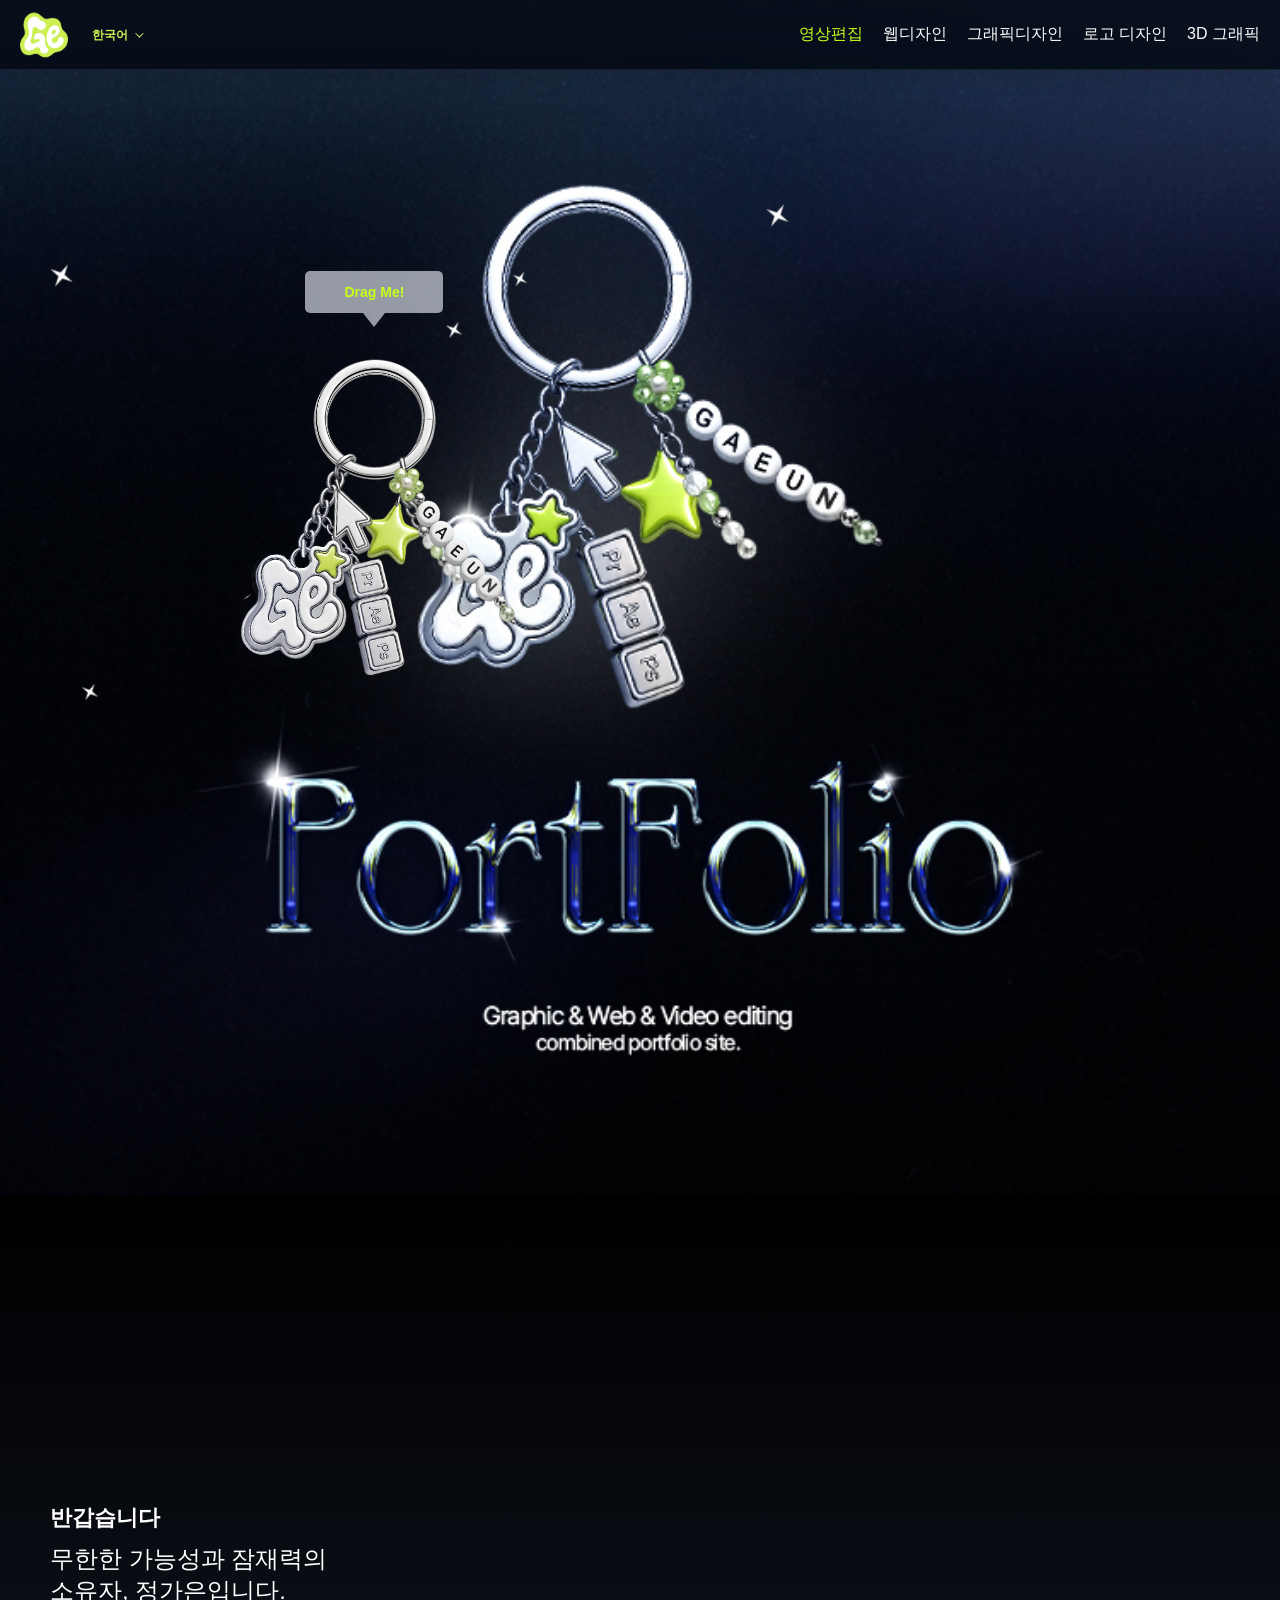
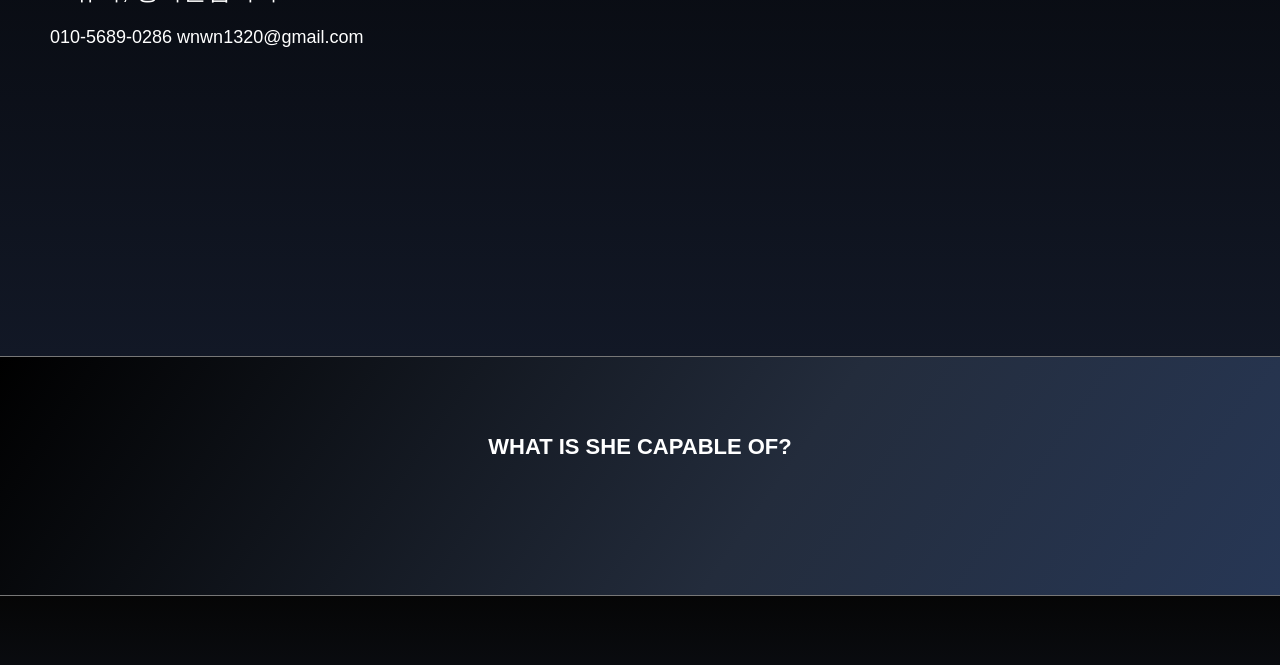
==== index.html @ 93d3dfeb "first commit" ====
<!DOCTYPE html>
<html lang="ko">

<head>
    <meta charset="UTF-8">
    <meta name="viewport" content="width=device-width, initial-scale=1.0">
    <title>GE's Portfolio | 한국어</title>
    <meta name="title" content="GE's Portfolio">
    <meta name="description" content="웹디자이너, 영상편집자 정가은의 웹 포트폴리오 사이트입니다.">
    <meta name="keywords" content="포트폴리오, 웹디자이너, 영상편집">
    <meta name="author" content="GE">
    <meta name="robots" content="index, follow">
    <meta name="googlebot" content="index, follow">
    <meta property="og:type" content="website">
    <meta property="og:site_name" content="GE's Portfolio">
    <meta property="og:title" content="GE's Portfolio">
    <meta property="og:description" content="웹디자이너, 영상편집자 정가은의 웹 포트폴리오 사이트입니다.">
    <meta property="og:image" content="images/meta-thumb.jpg">
    <meta property="og:image:width" content="1200">
    <meta property="og:image:height" content="630">
    <link rel="icon" type="image/png" sizes="32x32" href="images/favicon.png">
    <link rel="stylesheet" href="https://cdn.jsdelivr.net/npm/swiper@12/swiper-bundle.min.css">
    <link rel="stylesheet" href="css/swiper.css">
    <script src="https://code.jquery.com/jquery-3.7.1.js"
        integrity="sha256-eKhayi8LEQwp4NKxN+CfCh+3qOVUtJn3QNZ0TciWLP4=" crossorigin="anonymous"></script>
    <script src="https://cdn.jsdelivr.net/npm/swiper@12/swiper-bundle.min.js"></script>
    <link rel="stylesheet" href="css/sparkle.css">
    <link href="https://unpkg.com/aos@2.3.1/dist/aos.css" rel="stylesheet">
    <link rel="stylesheet" href="css/style.css">
    <script src="js/sparkle.jquery.js"></script>
    <script src="https://unpkg.com/aos@2.3.1/dist/aos.js"></script>
    <script src="js/language.js" defer></script>
    <script src="js/keyring.js" defer></script>
    <script src="js/index.js" defer></script>
</head>

<body>
    <header class="no-sparkle">
        <div class="header-left">
            <h1 class="logo">
                <img src="images/logo.png" alt="">
            </h1>
            <div class="language-switcher">
                <button type="button" class="language-button" aria-expanded="false" aria-controls="language-menu">
                    <span class="language-current">KO</span>
                    <span class="language-arrow" aria-hidden="true"></span>
                </button>

                <div class="language-menu" id="language-menu">
                    <p class="language-title">Language</p>

                    <a href="index.html" data-lang="ko">
                        <span>한국어</span>
                        <small>KO</small>
                    </a>

                    <a href="index-en.html" data-lang="en">
                        <span>English</span>
                        <small>EN</small>
                    </a>
                </div>
            </div>
        </div>
        <div class="header-right">
            <ul class="menu">
                <li class="on">영상편집</li>
                <li>웹디자인</li>
                <li>그래픽디자인</li>
                <li>로고 디자인</li>
                <li>3D 그래픽</li>
            </ul>
        </div>
        <div class="menu-overlay"></div>
        <div class="mobile-menu">
            <button type="button" class="menu-close" aria-label="메뉴 닫기">
                <span></span>
                <span></span>
            </button>
            <h2>MENU</h2>
            <ul>
                <li class="active on">영상편집</li>
                <li>웹디자인</li>
                <li>그래픽 디자인</li>
                <li>로고 디자인</li>
                <li>3D 그래픽</li>
            </ul>
        </div>
    </header>
    <main>
        <div class="container">
            <section class="banner">

                <!-- 배경 이미지 -->
                <picture class="banner-picture">

                    <!-- 모바일 배경 -->
                    <source media="(max-width: 767px)" srcset="images/m-banner.jpg">

                    <!-- PC·태블릿 배경 -->
                    <img src="images/pc-main-banner-no-object.jpg" alt="GE 포트폴리오 메인 배너" class="banner-bg">

                </picture>


                <!-- 키링 위치 영역 -->
                <div class="keyring-position">

                    <!-- 키링 전체 묶음 -->
                    <div class="keyring-set">
                        <!-- 키링 툴팁 -->
                        <div class="drag-tooltip">Drag Me!</div>
                        <!-- 메인 고리 -->
                        <!-- 메인 고리 드래그 시 키링 전체 이동 -->
                        <img src="images/keyring/main-ring-part.png" alt="" class="main-ring keyring-handle"
                            draggable="false">


                        <!-- 비즈 참 -->
                        <img src="images/keyring/biz-charm.png" alt="" class="keyring-charm biz-charm" data-rotate="-8"
                            draggable="false">


                        <!-- GE 참 -->
                        <img src="images/keyring/ge-charm.png" alt="" class="keyring-charm ge-charm" data-rotate="-7"
                            draggable="false">


                        <!-- 커서 참 -->
                        <img src="images/keyring/cursor-charm.png" alt="" class="keyring-charm cursor-charm"
                            data-rotate="4" draggable="false">


                        <!-- 이름 비즈 참 -->
                        <img src="images/keyring/name-charm.png" alt="" class="keyring-charm name-charm" data-rotate="8"
                            draggable="false">


                        <!-- 프로그램 키캡 참 -->
                        <img src="images/keyring/skill-charm.png" alt="" class="keyring-charm skill-charm"
                            data-rotate="-2" draggable="false">


                        <!-- 별 참 -->
                        <img src="images/keyring/star-charm.png" alt="" class="keyring-charm star-charm" data-rotate="9"
                            draggable="false">
                    </div>
                </div>
            </section>
            <section class="introduce">
                <div class="inner no-sparkle">
                    <div class="intro-left">
                        <div class="pic">
                            <img src="https://placehold.co/344x413" alt="">
                        </div>
                        <div class="hi-desc">
                            <p>반갑습니다</p>
                            <span>무한한 가능성과 잠재력의<br>
                                소유자, 정가은입니다.</span>
                            <div class="adress">
                                <span>
                                    <a href="">
                                        010-5689-0286
                                    </a>
                                </span>
                                <span>
                                    <a href="">
                                        wnwn1320@gmail.com
                                    </a>
                                </span>
                            </div>
                        </div>
                    </div>
                    <div class="resume intro-right" data-aos="fade-left">
                        <div class="resume-row">
                            <div class="resume-info">
                                <h4 class="resume-title">
                                    경력
                                </h4>
                                <ul>
                                    <li>
                                        <strong>
                                            제이컴인터내셔널(사원)
                                        </strong>
                                        <span>
                                            2023.02 - 2026.02
                                        </span>
                                    </li>
                                    <li>
                                        <strong>
                                            해피 CGI (사원)
                                        </strong>
                                        <span>
                                            2021.11 - 2022.06
                                        </span>
                                    </li>
                                    <li>
                                        <strong>
                                            데일리데코(사원)
                                        </strong>
                                        <span>
                                            2021.07 - 2021.09
                                        </span>
                                    </li>
                                </ul>
                            </div>
                            <div class="resume-info">
                                <h4 class="resume-title">
                                    자격증
                                </h4>
                                <ul>
                                    <li>
                                        <strong>
                                            그래픽기술자격 (GTQ) 1급
                                        </strong>
                                    </li>
                                    <li>
                                        <strong>
                                            한글파워포인트 (한쇼) A
                                        </strong>
                                    </li>
                                    <li>
                                        <strong>
                                            한글엑셀 (한셀) B
                                        </strong>
                                    </li>
                                </ul>
                            </div>
                        </div>
                        <div class="resume-row">
                            <div class="resume-info">
                                <h4 class="resume-title">
                                    교육이수
                                </h4>
                                <ul>
                                    <li>
                                        <strong>
                                            그린컴퓨터아트학원<br>
                                            디지털영상편집(프리미어프로,<br> 에프터이펙트, 블렌더)
                                        </strong>
                                        <span>
                                            2026.04 - 2026.10
                                        </span>
                                    </li>
                                    <li>
                                        <strong>
                                            그린컴퓨터아트학원 웹디자인<br> 구직자양성과정
                                        </strong>
                                        <span>
                                            2021.02 - 2021.07
                                        </span>
                                    </li>
                                </ul>
                            </div>
                            <div class="resume-info">
                                <h4 class="resume-title">
                                    어학연수
                                </h4>
                                <ul>
                                    <li>
                                        <strong>
                                            뉴질랜드<br>(대구광역시교육청 글로벌사업 학생 선정)
                                        </strong>
                                        <span>
                                            2019.09 - 2020.09
                                        </span>
                                    </li>
                                </ul>
                            </div>
                        </div>
                    </div>
                </div>
            </section>
            <section class="tab">
                <div class="inner no-sparkle">
                    <h2>What is she capable of?</h2>
                    <ul class="tab-menu" data-aos="fade-up">
                        <li class="on">영상편집</li>
                        <li>웹디자인</li>
                        <li>그래픽디자인</li>
                        <li>로고 디자인</li>
                        <li>3D 그래픽</li>
                    </ul>
                </div>
            </section>
            <div class="tab-items">
                <section class="video-editing on">
                    <div class="inner swiper">
                        <h3>영상편집</h3>
                        <div class="swiper-wrapper">
                            <div class="swiper-slide">
                                <img src="https://placehold.co/1440x700" alt="">
                            </div>
                            <div class="swiper-slide">
                                <img src="https://placehold.co/1440x700" alt="">
                            </div>
                            <div class="swiper-slide">
                                <img src="https://placehold.co/1440x700" alt="">
                            </div>
                            <div class="swiper-slide">
                                <img src="https://placehold.co/1440x700" alt="">
                            </div>
                            <div class="swiper-slide">
                                <img src="https://placehold.co/1440x700" alt="">
                            </div>
                        </div>
                    </div>
                </section>
                <section class="web-design">
                    <div class="inner">
                        <h3>웹디자인</h3>
                        <div class="swiper">
                            <div class="swiper-wrapper">
                                <div class="swiper-slide">
                                    <img src="images/Zenir-pc-main.png" alt="">
                                    <div class="web-desc">
                                        <strong>
                                            Zenir
                                        </strong>
                                        <div class="web-desc-text">
                                            <p>
                                                Shopify 기반 의료 스크럽복 브랜드 ZENIR의 자사몰 구축 및
                                                운영을<br>
                                                담당했습니다.쇼피파이 Liquid를 활용한 커스텀 섹션 제작,<br> 메인 페이지 및 컬렉션 페이지 디자인, 서드파티 앱과
                                                리퀴드를
                                                혼용해<br>
                                                반응형 웹 구현 등을 진행했으며<br>
                                                브랜드 방향성에 맞는 UI/UX 개선 작업을 수행했습니다.
                                            </p>
                                            <ul>
                                                <li>Shopify Liquid 기반 커스텀 섹션 제작</li>
                                                <li>메인페이지 및 컬렉션 페이지 디자인 · 유지보수</li>
                                                <li>서드파티 앱 연동 및 설정</li>
                                                <li>
                                                    <div class="skill">
                                                        <img src="images/adobe-photoshop-logo-2021.svg"
                                                            alt="Photoshop Logo">
                                                        <img src="images/shopify-logo-png-transparent.png"
                                                            alt="Shopify logo">
                                                    </div>
                                                </li>
                                            </ul>
                                        </div>
                                    </div>
                                </div>
                                <div class="swiper-slide">
                                    <img src="images/Zenir-pc-main.png" alt="">
                                    <div class="web-desc">
                                        <strong>
                                            Zenir
                                        </strong>
                                        <div class="web-desc-text">
                                            <p>
                                                Shopify 기반 의료 스크럽복 브랜드 ZENIR의 자사몰 구축 및
                                                운영을<br>
                                                담당했습니다.쇼피파이 Liquid를 활용한 커스텀 섹션 제작,<br> 메인 페이지 및 컬렉션 페이지 디자인, 서드파티 앱과
                                                리퀴드를
                                                혼용해<br>
                                                반응형 웹 구현 등을 진행했으며<br>
                                                브랜드 방향성에 맞는 UI/UX 개선 작업을 수행했습니다.
                                            </p>
                                            <ul>
                                                <li>Shopify Liquid 기반 커스텀 섹션 제작</li>
                                                <li>메인페이지 및 컬렉션 페이지 디자인 · 유지보수</li>
                                                <li>서드파티 앱 연동 및 설정</li>
                                                <li>
                                                    <div class="skill">
                                                        <img src="images/adobe-photoshop-logo-2021.svg"
                                                            alt="Photoshop Logo">
                                                        <img src="images/shopify-logo-png-transparent.png"
                                                            alt="Shopify logo">
                                                    </div>
                                                </li>
                                            </ul>
                                        </div>
                                    </div>
                                </div>
                                <div class="swiper-slide">
                                    <img src="images/Zenir-pc-main.png" alt="">
                                    <div class="web-desc">
                                        <strong>
                                            Zenir
                                        </strong>
                                        <div class="web-desc-text">
                                            <p>
                                                Shopify 기반 의료 스크럽복 브랜드 ZENIR의 자사몰 구축 및
                                                운영을<br>
                                                담당했습니다.쇼피파이 Liquid를 활용한 커스텀 섹션 제작,<br> 메인 페이지 및 컬렉션 페이지 디자인, 서드파티 앱과
                                                리퀴드를
                                                혼용해<br>
                                                반응형 웹 구현 등을 진행했으며<br>
                                                브랜드 방향성에 맞는 UI/UX 개선 작업을 수행했습니다.
                                            </p>
                                            <ul>
                                                <li>Shopify Liquid 기반 커스텀 섹션 제작</li>
                                                <li>메인페이지 및 컬렉션 페이지 디자인 · 유지보수</li>
                                                <li>서드파티 앱 연동 및 설정</li>
                                                <li>
                                                    <div class="skill">
                                                        <img src="images/adobe-photoshop-logo-2021.svg"
                                                            alt="Photoshop Logo">
                                                        <img src="images/shopify-logo-png-transparent.png"
                                                            alt="Shopify logo">
                                                    </div>
                                                </li>
                                            </ul>
                                        </div>
                                    </div>
                                </div>
                                <div class="swiper-slide">
                                    <img src="images/Zenir-pc-main.png" alt="">
                                    <div class="web-desc">
                                        <strong>
                                            Zenir
                                        </strong>
                                        <div class="web-desc-text">
                                            <p>
                                                Shopify 기반 의료 스크럽복 브랜드 ZENIR의 자사몰 구축 및
                                                운영을<br>
                                                담당했습니다.쇼피파이 Liquid를 활용한 커스텀 섹션 제작,<br> 메인 페이지 및 컬렉션 페이지 디자인, 서드파티 앱과
                                                리퀴드를
                                                혼용해<br>
                                                반응형 웹 구현 등을 진행했으며<br>
                                                브랜드 방향성에 맞는 UI/UX 개선 작업을 수행했습니다.
                                            </p>
                                            <ul>
                                                <li>Shopify Liquid 기반 커스텀 섹션 제작</li>
                                                <li>메인페이지 및 컬렉션 페이지 디자인 · 유지보수</li>
                                                <li>서드파티 앱 연동 및 설정</li>
                                                <li>
                                                    <div class="skill">
                                                        <img src="images/adobe-photoshop-logo-2021.svg"
                                                            alt="Photoshop Logo">
                                                        <img src="images/shopify-logo-png-transparent.png"
                                                            alt="Shopify logo">
                                                    </div>
                                                </li>
                                            </ul>
                                        </div>
                                    </div>
                                </div>
                                <div class="swiper-slide">
                                    <img src="images/Zenir-pc-main.png" alt="">
                                    <div class="web-desc">
                                        <strong>
                                            Zenir
                                        </strong>
                                        <div class="web-desc-text">
                                            <p>
                                                Shopify 기반 의료 스크럽복 브랜드 ZENIR의 자사몰 구축 및
                                                운영을<br>
                                                담당했습니다.쇼피파이 Liquid를 활용한 커스텀 섹션 제작,<br> 메인 페이지 및 컬렉션 페이지 디자인, 서드파티 앱과
                                                리퀴드를
                                                혼용해<br>
                                                반응형 웹 구현 등을 진행했으며<br>
                                                브랜드 방향성에 맞는 UI/UX 개선 작업을 수행했습니다.
                                            </p>
                                            <ul>
                                                <li>Shopify Liquid 기반 커스텀 섹션 제작</li>
                                                <li>메인페이지 및 컬렉션 페이지 디자인 · 유지보수</li>
                                                <li>서드파티 앱 연동 및 설정</li>
                                                <li>
                                                    <div class="skill">
                                                        <img src="images/adobe-photoshop-logo-2021.svg"
                                                            alt="Photoshop Logo">
                                                        <img src="images/shopify-logo-png-transparent.png"
                                                            alt="Shopify logo">
                                                    </div>
                                                </li>
                                            </ul>
                                        </div>
                                    </div>
                                </div>
                            </div>
                        </div>
                    </div>
                </section>
                <section class="graphic-design swiper inner">
                    <h3>그래픽 디자인</h3>
                    <div class="swiper-wrapper">
                        <div class="swiper-slide">
                            <span>01</span>
                            <img src="https://placehold.co/348x450" alt="">
                        </div>
                        <div class="swiper-slide">
                            <span>02</span>
                            <img src="https://placehold.co/348x450" alt="">
                        </div>
                        <div class="swiper-slide">
                            <span>03</span>
                            <img src="https://placehold.co/348x450" alt="">
                        </div>
                        <div class="swiper-slide">
                            <span>04</span>
                            <img src="https://placehold.co/348x450" alt="">
                        </div>
                        <div class="swiper-slide">
                            <span>05</span>
                            <img src="https://placehold.co/348x450" alt="">
                        </div>
                        <div class="swiper-slide">
                            <span>06</span>
                            <img src="https://placehold.co/348x450" alt="">
                        </div>
                        <div class="swiper-slide">
                            <span>07</span>
                            <img src="https://placehold.co/348x450" alt="">
                        </div>
                        <div class="swiper-slide">
                            <span>08</span>
                            <img src="https://placehold.co/348x450" alt="">
                        </div>
                    </div>
                </section>
                <section class="logo-design swiper inner">
                    <h3>로고 디자인</h3>
                    <div class="logo-box swiper-wrapper">
                        <div class="swiper-slide">
                            <img src="images/오너라로고.png" alt="">
                        </div>
                        <div class="swiper-slide">
                            <img src="images/아삶공로고.png" alt="">
                        </div>
                        <div class="swiper-slide">
                            <img src="https://placehold.co/300x300" alt="" class="">
                        </div>
                        <div class="swiper-slide">
                            <img src="https://placehold.co/300x300" alt="" class="">
                        </div>
                        <div class="swiper-slide">
                            <img src="https://placehold.co/300x300" alt="" class="">
                        </div>
                        <div class="swiper-slide">
                            <img src="https://placehold.co/300x300" alt="" class="">
                        </div>
                        <div class="swiper-slide">
                            <img src="https://placehold.co/300x300" alt="" class="">
                        </div>
                    </div>
                    <div class="pagenation">
                        <div class="sw-next"></div>
                        <div class="sw-prev"></div>
                    </div>
                </section>
                <section class="threeD-graphic swiper inner">
                    <h3>3D 그래픽</h3>
                    <div class="swiper-wrapper">
                        <div class="swiper-slide">
                            <img src="https://placehold.co/715x545" alt="">
                        </div>
                        <div class="swiper-slide">
                            <img src="https://placehold.co/715x545" alt="">
                        </div>
                        <div class="swiper-slide">
                            <img src="https://placehold.co/715x545" alt="">
                        </div>
                        <div class="swiper-slide">
                            <img src="https://placehold.co/715x545" alt="">
                        </div>
                    </div>
                </section>
            </div>
        </div>
    </main>
    <footer>
        <h3>Hi :) Contact Me!</h3>
        <div class="footer-adress">
            <p><a href="mailto:wnwn1320@gmail.com">wnwn1320@gmail.com</a></p>
            <p><a href="tel:010-5689-0286">+82 010-5689-0286</a></p>
        </div>
    </footer>
    <script>
        const videoSwiper = new Swiper('.video-editing .swiper', {
            slidesPerView: 1,
            spaceBetween: 20,
            loop: true,
            observer: true,
            observeParents: true
        });

        const webSwiper = new Swiper('.web-design .swiper', {
            slidesPerView: 1,
            spaceBetween: 30,
            loop: true,
            observer: true,
            observeParents: true
        });

        const logoSwiper = new Swiper('.logo-design', {
            slidesPerView: 2,
            spaceBetween: 10,
            loop: true,
            observer: true,
            observeParents: true,

            breakpoints: {
                768: {
                    slidesPerView: 3,
                    spaceBetween: 20
                },
                1025: {
                    slidesPerView: 4,
                    spaceBetween: 30
                }
            }
        });

        const graphicSwiper = new Swiper('.graphic-design', {
            slidesPerView: 1.15,
            spaceBetween: 10,
            loop: true,
            observer: true,
            observeParents: true,

            breakpoints: {
                768: {
                    slidesPerView: 3,
                    spaceBetween: 20
                },
                1025: {
                    slidesPerView: 4,
                    spaceBetween: 30
                }
            }
        });

        const threeDSwiper = new Swiper('.threeD-graphic', {
            slidesPerView: 1,
            spaceBetween: 10,
            loop: true,
            observer: true,
            observeParents: true,

            breakpoints: {
                768: {
                    slidesPerView: 2,
                    spaceBetween: 18
                },
                1025: {
                    slidesPerView: 2,
                    spaceBetween: 20
                }
            }
        });


        AOS.init({
            disable: function () {
                return window.innerWidth <= 767;
            }
        });
    </script>
</body>

</html>
---- css/sparkle.css ----
@-moz-keyframes my-sparkle {
  0%   {
    opacity: 0;
    -moz-transform: rotate(0deg) scale(0);
  }
  50%  {
    opacity: 1;
    -moz-transform: rotate(360deg) scale(1);
  }
  100% {
    opacity: 0;
    -moz-transform: rotate(720deg) scale(0);
  }
}

@-webkit-keyframes my-sparkle {
  0%   {
    opacity: 0;
    -webkit-transform: rotate(0deg) scale(0);
  }
  50%  {
    opacity: 1;
    -webkit-transform: rotate(360deg) scale(1);
  }
  100% {
    opacity: 0;
    -webkit-transform: rotate(720deg) scale(0);
  }
}

@keyframes my-sparkle {
  0%   {
    opacity: 0;
    transform: rotate(0deg) scale(0);
  }
  50%  {
    opacity: 1;
    transform: rotate(360deg) scale(1);
  }
  100% {
    opacity: 0;
    transform: rotate(720deg) scale(0);
  }
}
---- css/style.css ----
@charset "utf-8";

@import url("https://cdn.jsdelivr.net/gh/orioncactus/pretendard/dist/web/static/pretendard.css");


/* ===================================================
   RESET
=================================================== */

* {
    margin: 0;
    padding: 0;
    box-sizing: border-box;
}

html {
    scroll-behavior: smooth;
}

body {
    font-family: "Pretendard", sans-serif;
    background: linear-gradient(180deg,
            #000000 0%,
            #050505 80%,
            #273755 100%);
}

body.menu-open {
    overflow: hidden;
}

button,
input,
textarea,
select {
    font-family: inherit;
}

button {
    border: 0;
    background: transparent;
    cursor: pointer;
}

ul {
    list-style: none;
}

a {
    color: inherit;
    text-decoration: none;
}

img {
    vertical-align: top;
}

.inner {
    width: calc(100% - 40px);
    max-width: 1440px;
    margin: 0 auto;
}

.inner h2,
.inner h3 {
    font-size: 22px;
    font-weight: 700;
    text-transform: uppercase;
}

.inner h3 {
    margin: 70px 0 30px 0;
    color: #ccf052;
}


/* ===================================================
   HEADER
=================================================== */

header {
    position: fixed;
    top: 0;
    left: 0;
    z-index: 1300;

    display: flex;
    align-items: center;
    justify-content: space-between;

    width: 100%;
    height: 70px;
    padding: 0 20px;

    color: #ffffff;
    font-weight: 300;

    background: rgba(3, 8, 18, 0.82);
    border-bottom: 1px solid rgba(255, 255, 255, 0.08);

    backdrop-filter: blur(10px);
    -webkit-backdrop-filter: blur(10px);

    box-shadow: 0 5px 20px rgba(0, 0, 0, 0.15);
}

.header-left {
    display: flex;
    align-items: center;
    gap: 20px;
    height: 100%;
}

.header-right {
    display: flex;
    align-items: center;
    justify-content: flex-end;
    height: 100%;
    cursor: pointer;
}

.header-right .menu {
    display: flex;
    align-items: center;
    gap: 20px;
    height: 100%;
}

.header-right .menu li:hover {
    color:#c8ff18;
}
.header-right .menu li.on {
    color: #c8ff18;
} 
.header-left .logo {
    width: 48px;
}

.header-left .logo img {
    display: block;
    width: 100%;
    height: auto;
}


/* 언어선택 */

.language-switcher {
    position: relative;
    display: flex;
    align-items: center;
    height: 100%;
}

.language-button {
    display: flex;
    align-items: center;
    gap: 7px;
    padding: 8px 4px;
    color: #ccf052;
    font-size: 12px;
    font-weight: 600;
    line-height: 1;
    background: transparent;
    border: 0;
    cursor: pointer;
}

.language-arrow {
    width: 6px;
    height: 6px;
    border-right: 1px solid #ccf052;
    border-bottom: 1px solid #ccf052;
    transform: rotate(45deg) translateY(-2px);
    transition: transform 0.25s ease;
}

.language-switcher.is-open .language-arrow {
    transform: rotate(225deg) translate(-1px, -1px);
}

.language-menu {
    position: absolute;

    top: calc(100% + 10px);
    left: 0;
    width: 180px;

    padding: 12px;
    background: rgba(7, 12, 24, 0.96);
    border: 1px solid rgba(255, 255, 255, 0.14);
    border-radius: 10px;

    opacity: 0;
    visibility: hidden;
    pointer-events: none;

    transform: translateY(-8px);

    backdrop-filter: blur(12px);
    -webkit-backdrop-filter: blur(12px);

    box-shadow: 0 14px 35px rgba(0, 0, 0, 0.45);

    transition:
        opacity 0.25s ease,
        visibility 0.25s ease,
        transform 0.25s ease;
}

.language-menu::before {
    content: "";

    position: absolute;
    top: -6px;
    left: 22px;

    width: 10px;
    height: 10px;

    background: #080d19;
    border-top: 1px solid rgba(255, 255, 255, 0.14);
    border-left: 1px solid rgba(255, 255, 255, 0.14);

    transform: rotate(45deg);
}

.language-switcher.is-open .language-menu {
    opacity: 1;
    visibility: visible;
    pointer-events: auto;
    transform: translateY(0);
}

.language-title {
    margin: 0 4px 8px;
    padding-bottom: 10px;
    color: #8f98aa;
    font-size: 11px;
    font-weight: 500;
    border-bottom: 1px solid rgba(255, 255, 255, 0.1);
}

.language-menu a {
    display: flex;
    align-items: center;
    justify-content: space-between;
    padding: 11px 10px;
    color: #d9dde6;
    font-size: 12px;
    border-radius: 6px;

    transition:
        color 0.2s ease,
        background 0.2s ease;
}

.language-menu a small {
    color: #737d90;
    font-size: 10px;
}

.language-menu a:hover {
    color: #ccf052;
    background: rgba(204, 240, 82, 0.08);
}

.language-menu a.active {
    color: #ccf052;
    background: rgba(204, 240, 82, 0.12);
}

.language-menu a.active small {
    color: #ccf052;
}


/* 모바일 햄버거 */

.header-right::after {
    content: "☰";
    display: none;
    color: #ccf052;
    font-size: 22px;
    line-height: 1;
}

.menu-overlay {
    position: fixed;
    inset: 0;
    z-index: 1500;
    display: none;
    height: 100vh;
    background: rgba(0, 0, 0, 0.72);

    opacity: 0;
    visibility: hidden;
    pointer-events: none;

    transition:
        opacity 0.3s ease,
        visibility 0.3s ease;
}

.menu-overlay.active {
    opacity: 1;
    visibility: visible;
    pointer-events: auto;
}

.mobile-menu {
    position: fixed;
    top: 0;
    right: 0;
    z-index: 1600;

    display: none;

    width: min(78vw, 320px);
    height: 100dvh;
    padding: 82px 18px 30px;

    color: #ffffff;

    background:
        radial-gradient(circle at top right,
            rgba(200, 255, 24, 0.08),
            transparent 34%),
        linear-gradient(180deg,
            #081321 0%,
            #07101d 100%);

    border-left: 1px solid rgba(200, 255, 24, 0.18);

    visibility: hidden;
    pointer-events: none;

    transform: translateX(100%);

    overflow-y: auto;
    overscroll-behavior: contain;

    box-shadow:
        -18px 0 40px rgba(0, 0, 0, 0.45),
        inset 1px 0 rgba(255, 255, 255, 0.03);

    transition:
        transform 0.35s ease,
        visibility 0.35s ease;
}

.mobile-menu.active {
    visibility: visible;
    pointer-events: auto;
    transform: translateX(0);
}

.menu-close {
    position: absolute;
    top: 18px;
    right: 18px;
    z-index: 1700;

    display: none;

    width: 38px;
    height: 38px;
    padding: 0;

    background: rgba(7, 16, 29, 0.9);
    border: 1px solid rgba(200, 255, 24, 0.3);
    border-radius: 50%;

    cursor: pointer;
}

.menu-close span {
    position: absolute;
    top: 50%;
    left: 50%;

    width: 20px;
    height: 2px;

    background: #c8ff18;
    border-radius: 10px;
}

.menu-close span:first-child {
    transform: translate(-50%, -50%) rotate(45deg);
}

.menu-close span:last-child {
    transform: translate(-50%, -50%) rotate(-45deg);
}

.mobile-menu>h2 {
    margin: 0 12px 18px;
    color: #c8ff18;
    font-size: 15px;
    font-weight: 700;
    line-height: 1;
    letter-spacing: 0.18em;
    text-transform: uppercase;
}

.mobile-menu>h2::before {
    content: "";
    width: 4px;
    height: 4px;
    display: inline-block;
    position: relative;
    bottom: 4px;
    right: 5px;
    background-color: #c8ff18;
}

.mobile-menu ul {
    margin: 0;
    padding: 0;
    list-style: none;
}

.mobile-menu li {
    margin: 0;
    padding: 5px 5px;
    list-style: none;
}

.mobile-menu li+li {
    margin-top: 20px;
}

.mobile-menu a {
    position: relative;

    display: flex;
    align-items: center;

    width: 100%;
    min-height: 46px;
    padding: 0 15px;

    color: #b7c0cf;
    font-size: 13px;
    font-weight: 500;
    letter-spacing: -0.01em;

    background: transparent;
    border: 1px solid transparent;
    border-radius: 8px;

    transition:
        color 0.2s ease,
        background 0.2s ease,
        border-color 0.2s ease,
        transform 0.2s ease;
}

.mobile-menu a:hover {
    color: #ffffff;
    background: rgba(255, 255, 255, 0.05);
    border-color: rgba(255, 255, 255, 0.07);
    transform: translateX(3px);
}

.mobile-menu li.active a,
.mobile-menu li.on a {
    color: #dcff67;

    background: linear-gradient(90deg,
            rgba(200, 255, 24, 0.12) 0%,
            rgba(200, 255, 24, 0.025) 100%);

    border-color: rgba(200, 255, 24, 0.17);
}
.mobile-menu li.active {
    background: #262f39;
    border-radius: 8px;
}
.mobile-menu li.active a::before,
.mobile-menu li.on a::before {
    content: "";
    position: absolute;
    top: 50%;
    left: 0;
    width: 3px;
    height: 20px;
    background: #c8ff18;
    border-radius: 0 4px 4px 0;
    transform: translateY(-50%);
    box-shadow: 0 0 10px rgba(200, 255, 24, 0.65);
}

.mobile-menu::-webkit-scrollbar {
    width: 4px;
}

.mobile-menu::-webkit-scrollbar-track {
    background: transparent;
}

.mobile-menu::-webkit-scrollbar-thumb {
    background: rgba(200, 255, 24, 0.25);
    border-radius: 10px;
}


/* 메인 배너 */

.banner {
    position: relative;
    width: 100%;
    overflow: hidden;
}

.banner-picture {
    display: block;
    width: 100%;
}

.banner-bg {
    display: block;

    width: 100%;
    max-width: none;
    height: auto;

    pointer-events: none;
    user-select: none;
    -webkit-user-drag: none;
}


/* 키링 */

.keyring-position {
    position: absolute;
    top: 15%;
    left: 15%;
    z-index: 10;
    width: 30vw;
    aspect-ratio: 1 / 1;
}

.keyring-set {
    position: relative;
    top: 180px;
    width: 100%;
    height: 100%;
    touch-action: none;
    will-change: transform;
}

/* 드래그 안내 말풍선 */
.drag-tooltip {
    position: absolute;
    top: -88px;
    left: 47.5%;
    z-index: 50;

    transform: translateX(-50%);

    min-width: 138px;
    padding: 13px 18px;

    color: #c8ff18;
    font-size: 14px;
    font-weight: 800;
    text-align: center;

    background: rgba(190, 195, 205, 0.78);
    border-radius: 5px;

    pointer-events: none;
    user-select: none;

    animation: dragTooltipFloat 1.4s ease-in-out infinite;
}

/* 말풍선 꼬리 */
.drag-tooltip::after {
    content: "";

    position: absolute;
    left: 50%;
    bottom: -14px;

    width: 0;
    height: 0;

    border-left: 11px solid transparent;
    border-right: 11px solid transparent;
    border-top: 14px solid rgba(190, 195, 205, 0.78);

    transform: translateX(-50%);
}

@keyframes dragTooltipFloat {
    0% {
        transform: translateX(-50%) translateY(0);
    }

    50% {
        transform: translateX(-50%) translateY(-6px);
    }

    100% {
        transform: translateX(-50%) translateY(0);
    }
}

/* 드래그 시작하면 사라지게 할 때 */
.drag-tooltip.hide {
    opacity: 0;
    visibility: hidden;
    transition: opacity 0.25s ease, visibility 0.25s ease;
}


.main-ring,
.keyring-charm {
    position: absolute;
    cursor: grab;
    user-select: none;
    -webkit-user-drag: none;
    touch-action: none;
    will-change: transform;
}

.main-ring:active,
.keyring-charm:active {
    cursor: grabbing;
}

.main-ring {
    top: 0;
    left: 31.5%;
    z-index: 10;
    width: 32%;
}

.keyring-charm {
    transform-origin: 50% 0%;
}

.biz-charm {
    top: 26%;
    left: 52%;
    z-index: 10;

    width: 14%;
}

.ge-charm {
    top: 26.5%;
    left: 6%;
    z-index: 15;

    width: 37%;
}

.cursor-charm {
    top: 31%;
    left: 37%;
    z-index: 15;

    width: 11%;
}

.name-charm {
    top: 27%;
    left: 52%;
    z-index: 17;

    width: 38%;
}

.skill-charm {
    top: 38%;
    left: 32%;
    z-index: 14;

    width: 22%;
}

.star-charm {
    top: 35%;
    left: 46%;
    z-index: 2;

    width: 15%;
}


/* 자기소개 */

.introduce {
    background: linear-gradient(180deg,
            #000000 0%,
            #121826 100%);
}

.introduce .inner {
    display: flex;
    gap: 50px;
    padding: 120px 0;
    color: #ffffff;
}

.introduce .intro-left {
    display: flex;
    align-items: center;
    gap: 30px;
}

.introduce .intro-left .hi-desc p {
    margin-bottom: 10px;
    font-size: 22px;
    font-weight: 700;
}

.introduce .intro-left .hi-desc>span {
    font-size: 24px;
}

.introduce .intro-left .hi-desc .adress {
    margin-top: 20px;
}

.introduce .intro-left .hi-desc .adress span {
    font-size: 18px;
}

.introduce .intro-left .hi-desc .adress span:nth-child(2)::before {
    display: inline-block;
    margin-right: 5px;
}


/* ===================================================
   RESUME
=================================================== */

.resume {
    display: flex;
    flex-direction: column;
    gap: 40px;
}

.resume .resume-row {
    display: flex;
    gap: 30px;
}

.resume .resume-row .resume-info {
    width: 50%;
}

.resume .resume-row .resume-info h4 {
    margin-bottom: 20px;
    font-size: 20px;
}

.resume .resume-row .resume-info ul li {
    margin-bottom: 10px;
    line-height: 1.5;
}

.resume .resume-row .resume-info ul li>strong,
.resume .resume-row .resume-info ul li>span {
    display: block;
}
.resume .resume-row .resume-info ul li>strong {
    margin-bottom: 5px;
    font-weight: 400;
}

.resume .resume-row .resume-info ul li>span {
    font-weight: 200;
}


/* What she capable of?*/

.tab {
    display: flex;
    flex-direction: column;
    align-items: center;
    justify-content: center;
    height: 240px;

    color: #ffffff;
    text-align: center;

    background: linear-gradient(125deg,
            #000000 0%,
            #232c3c 60%,
            #273755 100%);

    border-top: 1px solid #777777;
    border-bottom: 1px solid #777777;
}

.tab .tab-menu {
    display: flex;
    align-items: center;
    gap: 20px;
    justify-content: center;
    margin-top: 20px;
}

.tab .tab-menu li {
    display: block;
    min-width: 150px;
    padding: 10px 24px;
    color: #263755;
    font-size: 14px;
    font-weight: 500;
    text-transform: uppercase;

    background: linear-gradient(45deg,
            #d7ff5f,
            #c9cedb);

    border-radius: 999px;
    cursor: pointer;
    transition:
        transform 0.2s ease,
        box-shadow 0.2s ease,
        background 0.2s ease;
}

.tab .tab-menu li:hover {
    transform: translateY(-2px);
    box-shadow: 0 8px 18px rgba(204, 240, 82, 0.18);
}

.tab .tab-menu li.on {
    background: linear-gradient(45deg,
            #ccf052,
            #ffffff);

    box-shadow: 0 0 20px rgba(204, 240, 82, 0.28);
}

.tab .tab-menu li a,
.tab .tab-menu li button {
    display: block;
    width: 100%;
    color: inherit;
    font: inherit;
    text-align: center;
    background: transparent;
    border: 0;
    cursor: pointer;
}

.tab-items>section {
    display: none;
}

.tab-items>section.on {
    display: block;
}


/* 포폴영역 공통  */

.video-editing,
.logo-design,
.graphic-design,
.threeD-graphic {
    overflow: hidden;
}

/* 영상편집  */

.video-editing .inner {
    padding: 70px 0 90px;
}

.video-editing h3 {
    color: #ccf052;
}

.video-editing .swiper-slide img {
    display: block;

    width: 100%;
    height: auto;
}


/* 웹디자인 */

.web-design {
    padding: 70px 0 90px;
    color: #ffffff;
}

.web-design h3 {
    color: #d7ff5f;
}

.web-design .swiper-slide {
    display: flex;
    flex-direction: column;
    align-items: center;
}

.web-design .swiper-slide>img {
    display: block;

    width: 40%;
    max-width: 100%;
    height: auto;
    margin-bottom: 25px;
}

.web-desc {
    width: 1000px;
    max-width: 100%;
    padding: 28px 36px;

    background: #1f1f1f;
    border-radius: 6px;
}

.web-desc strong {
    display: block;

    margin-bottom: 24px;

    font-size: 22px;
    font-weight: 700;
}

.web-desc-text {
    display: flex;
    justify-content: space-between;
    gap: 40px;
}

.web-desc-text p,
.web-desc-text li {
    color: #cfcfcf;
    font-size: 14px;
    line-height: 1.6;
}

.web-desc-text li {
    list-style: disc;
}

.web-desc-text li:last-child {
    list-style: none;
}

.skill {
    display: flex;
    align-items: center;
    gap: 10px;
    margin-top: 14px;
}

.skill img {
    width: 30px;
    height: 30px;
    object-fit: contain;
}


/* 로고 디자인 */

.logo-design {
    padding: 70px 0 90px;
}

.logo-design .logo-box .swiper-slide {
    width: 24%;
    background: #ffffff;
    border-radius: 8px;
}

.logo-design .logo-box .swiper-slide img {
    display: block;

    width: 100%;
    height: auto;

    aspect-ratio: 1 / 1;
    border-radius: 8px;
}


/* 그래픽 디자인 */

.graphic-design {
    padding: 70px 0 90px;
}

.graphic-design .swiper-slide span {
    display: block;
    margin-bottom: 14px;
    color: #ffffff;
    font-size: 14px;
}

.graphic-design .swiper-slide img {
    display: block;
    width: 100%;
    height: auto;
    border-radius: 8px;
}


/* 3D 그래픽 */

.threeD-graphic {
    padding: 70px 0 90px;
}

.threeD-graphic .swiper-slide img {
    display: block;
    width: 100%;
    height: auto;
    border-radius: 8px;
}


/* 푸터 */

footer {
    padding: 70px 0;
    color: #ffffff;
    text-align: center;
}

footer h3 {
    margin-bottom: 30px;
    font-size: 24px;
}

footer .footer-adress p:first-child {
    margin-bottom: 20px;
}

footer .footer-adress p:first-child::before {
    content: url("../images/mail.png");
    position: relative;
    top: 5px;
    left: -10px;
}

footer .footer-adress p:last-child::before {
    content: url("../images/call.png");
    position: relative;
    top: 5px;
    left: -18px;
}


/* ===================================================
   TABLET
   768px ~ 1024px
=================================================== */

@media screen and (max-width: 1024px) {
    .inner {
        width: calc(100% - 64px);
        max-width: 960px;
    }

    .inner h2,
    .inner h3 {
        font-size: 20px;
    }


    /* header */

    header {
        height: 60px;
        padding: 0 24px;
    }

    .header-left .logo {
        width: 42px;
    }

    .header-left,
    .header-right .menu {
        gap: 14px;
    }

    .header-left p {
        font-size: 12px;
    }

    .header-right .menu {
        font-size: 11px;
    }

    .language-menu {
        width: 165px;
    }


    /* banner */

    .banner {
        min-height: 600px;
    }

    .banner-bg {
        width: 100%;
        height: auto;
    }


    /* keyring */

    .keyring-position {
        top: 5%;
        left: 10%;

        width: 32vw;
    }

    .keyring-set {
        top: 20%;
    }

    .main-ring {
        width: 50%;
    }

    .biz-charm {
        top: 40%;
        left: 64%;

        width: 18%;
    }

    .ge-charm {
        top: 37%;
        left: 3%;

        width: 42%;
    }

    .cursor-charm {
        top: 45%;
        left: 38%;

        width: 12%;
    }

    .name-charm {
        top: 42%;
        left: 65%;

        width: 40%;
    }

    .skill-charm {
        top: 50%;
        left: 31%;

        width: 27%;
    }

    .star-charm {
        top: 55%;
        left: 58%;

        width: 19%;
    }


    /* introduce */

    .introduce .inner {
        display: grid;
        grid-template-columns: 1fr;
        gap: 50px;

        padding: 70px 0;
    }

    .introduce .intro-left {
        justify-content: center;
        gap: 40px;
    }

    .introduce .intro-left .pic {
        width: 38%;
        max-width: 300px;
    }

    .introduce .intro-left .pic img {
        display: block;

        width: 100%;
        height: auto;
    }

    .introduce .intro-left .hi-desc p {
        font-size: 20px;
    }

    .introduce .intro-left .hi-desc>span {
        font-size: 22px;
    }

    .introduce .intro-left .hi-desc .adress span {
        font-size: 14px;
    }


    /* resume */

    .resume {
        width: 100%;
    }

    .resume .resume-row {
        gap: 50px;
    }


    /* tab */

    .tab {
        height: auto;
        min-height: 210px;
        padding: 45px 0;
    }

    .tab .tab-menu {
        flex-wrap: wrap;
        justify-content: center;
        gap: 12px;
    }

    .tab .tab-menu li {
        min-width: 130px;
        padding: 9px 18px;
        font-size: 12px;
    }


    /* video */

    .video-editing .inner {
        padding: 70px 0;
    }

    .video-editing .swiper-slide img {
        display: block;
        width: 100%;
        height: auto;
    }


    /* web */

    .web-design {
        padding: 70px 0 90px;
    }

    .web-design .swiper-slide>img {
        width: 58%;
    }

    .web-desc {
        width: 90%;
        padding: 26px 30px;
    }

    .web-desc-text {
        gap: 30px;
    }

    .web-desc-text p,
    .web-desc-text li {
        font-size: 13px;
    }


    /* lower portfolio */

    .logo-design,
    .graphic-design,
    .threeD-graphic {
        width: calc(100% - 64px);
        padding: 30px 0 50px;
    }

    .logo-design .swiper-slide img,
    .graphic-design .swiper-slide img,
    .threeD-graphic .swiper-slide img {
        display: block;

        width: 100%;
        height: auto;
    }


    /* footer */

    footer {
        padding: 60px 0;
    }
}


/* ===================================================
   MOBILE
   0px ~ 767px
=================================================== */

@media screen and (max-width: 767px) {
    body {
        background: linear-gradient(180deg,
                #000000 0%,
                #000000 88%,
                #263855 100%);
    }

    .inner {
        width: calc(100% - 30px);
        max-width: none;
    }

    .inner h2,
    .inner h3 {
        font-size: 16px;
    }

    .inner h3 {
        margin: 30px 0;
    }


    /* header */

    header {
        height: 48px;
        padding: 0 12px;
        background: rgba(3, 8, 18, 0.9);
        backdrop-filter: blur(8px);
        -webkit-backdrop-filter: blur(8px);
    }

    .header-left {
        gap: 8px;
    }

    .header-left .logo {
        width: 30px;
    }

    .header-left p {
        color: #ccf052;
        font-size: 9px;
    }

    .header-right .menu {
        display: none;
    }

    .header-right::after {
        display: block;
    }

    .mobile-menu,
    .menu-overlay {
        display: block;
    }
    .mobile-menu li.on {
        color: #c8ff18;
    }
    .menu-close {
        display: block;
    }


    /* language */

    .language-button {
        gap: 5px;
        padding: 7px 3px;
        font-size: 14px;
    }

    .language-arrow {
        width: 5px;
        height: 5px;
    }

    .language-menu {
        top: calc(100% + 6px);

        width: 150px;
        padding: 9px;
    }

    .language-menu::before {
        left: 15px;
    }

    .language-menu a {
        padding: 10px 8px;
        font-size: 12px;
    }


    /* banner */

    .banner {
        min-height: 0;
    }

    .banner-picture,
    .banner-bg {
        display: block;

        width: 100%;
        height: auto;
    }

    .keyring-position {
        display: none;
    }


    /* introduce */

    .introduce .inner {
        display: block;
        width: 100%;
        padding: 20px 15px 45px;
    }

    .introduce .intro-left {
        display: block;
    }

    .introduce .intro-left .pic {
        width: 100%;
        max-width: none;
        margin-bottom: 18px;
    }

    .introduce .intro-left .pic img {
        display: block;
        width: 100%;
        height: auto;
    }

    .introduce .intro-left .hi-desc p {
        margin-bottom: 10px;
        font-size: 16px;
    }

    .introduce .intro-left .hi-desc>span {
        font-size: 16px;
        line-height: 1.45;
    }

    .introduce .intro-left .hi-desc .adress {
        display: flex;
        flex-flow: row wrap;
        gap: 5px;
        margin-top: 14px;
    }

    .introduce .intro-left .hi-desc .adress span {
        color: #999999;
        font-size: 14px;
    }

    .introduce .intro-left .hi-desc .adress span:nth-child(2)::before {
        margin-right: 5px;
    }


    /* resume */

    .resume {
        gap: 28px;
        margin-top: 35px;
    }

    .resume .resume-row {
        flex-direction: column;
        gap: 28px;
    }

    .resume .resume-row .resume-info {
        width: 100%;
        min-width: 0;
    }

    .resume .resume-row .resume-info h4 {
        margin-bottom: 12px;
        font-size: 13px;
    }

    .resume .resume-row .resume-info ul li {
        margin-bottom: 11px;
        font-size: 13px;
        line-height: 1.45;
        word-break: keep-all;
        display: flex;
        gap: 20px;
        align-items: center;
    }

    .resume .resume-row .resume-info ul li>strong {
        margin-bottom: 4px;
    }

    .resume .resume-row .resume-info ul li>span {
        color: #aaaaaa;
    }


    /* tab */

    .tab {
        height: auto;
        padding: 34px 15px 42px;
    }

    .tab .inner {
        width: 100%;
    }

    .tab h2 {
        margin-bottom: 18px;
        font-size: 16px;
    }

    .tab .tab-menu {
        flex-direction: column;
        gap: 10px;
        width: 100%;
        margin-top: 0;
    }

    .tab .tab-menu li {
        width: 100%;
        min-width: 0;
        padding: 10px 15px;
        font-size: 14px;
    }


    /* video */

    .video-editing {
        min-height: 270px;
        padding: 0;
        color: #000000;
    }

    .video-editing .inner {
        width: 100%;
        padding: 38px 15px;
    }

    .video-editing h3 {
        margin-bottom: 25px;
        color: #c8ff18;
        font-size: 16px;
        text-align: center;
    }

    .video-editing .swiper-slide img {
        display: block;
        width: 100%;
        height: auto;
    }


    /* web */

    .web-design {
        padding: 45px 0 60px;
    }

    .web-design .swiper-slide>img {
        width: 88%;
        margin-bottom: 20px;
    }

    .web-desc {
        width: 100%;
        padding: 22px 18px;
    }

    .web-desc strong {
        margin-bottom: 18px;
        font-size: 18px;
    }

    .web-desc-text {
        flex-direction: column;
        gap: 18px;
    }

    .web-desc-text p br {
        display: none;
    }

    .web-desc-text p,
    .web-desc-text li {
        font-size: 11px;
        line-height: 1.55;
    }

    .web-desc-text ul {
        padding-left: 12px;
    }

    .skill {
        margin-top: 12px;
    }

    .skill img {
        width: 25px;
        height: 25px;
    }


    /* logo */

    .logo-design {
        width: calc(100% - 30px);
        padding: 0 0 50px;
    }

    .logo-design .logo-box .swiper-slide {
        width: auto;

        border-radius: 5px;
    }

    .logo-design .logo-box .swiper-slide img {
        width: 100%;
        height: auto;

        border-radius: 5px;
    }


    /* graphic */

    .graphic-design {
        width: calc(100% - 30px);
        padding: 0 0 55px;
    }

    .graphic-design .swiper-slide span {
        margin-bottom: 10px;

        color: #ffffff;
        font-size: 10px;
    }

    .graphic-design .swiper-slide img {
        display: block;
        width: 100%;
        height: auto;
        border-radius: 5px;
    }


    /* 3D */

    .threeD-graphic {
        width: calc(100% - 30px);
        padding: 0 0 55px;
    }

    .threeD-graphic .swiper-slide img {
        display: block;
        width: 100%;
        height: auto;
        border-radius: 5px;
    }


    /* footer */

    footer {
        padding: 48px 15px 60px;
    }

    footer h3 {
        margin-bottom: 24px;
        font-size: 13px;
    }

    footer .footer-adress p {
        font-size: 10px;
    }

    footer .footer-adress p:first-child {
        margin-bottom: 15px;
    }

    footer .footer-adress p:first-child::before,
    footer .footer-adress p:last-child::before {
        display: inline-block;
        transform: scale(0.7);
    }
}


/* ===================================================
   SMALL MOBILE
=================================================== */

/* 작은 모바일 */
@media screen and (max-width: 425px) {
    .mobile-menu {
        width: 82vw;
        max-width: none;
        padding:
            76px 14px calc(24px + env(safe-area-inset-bottom));
    }

    /* 메뉴를 제외한 왼쪽 영역만 오버레이 */
    .menu-overlay {
        top: 0;
        bottom: 0;
        left: 0;
        right: 82vw;
        width: auto;
        height: 100vh;
    }

    .mobile-menu a {
        min-height: 44px;
        padding: 0 13px;
        font-size: 12px;
    }

    .mobile-menu .menu-close {
        top: 18px;
        right: 18px;
    }
}
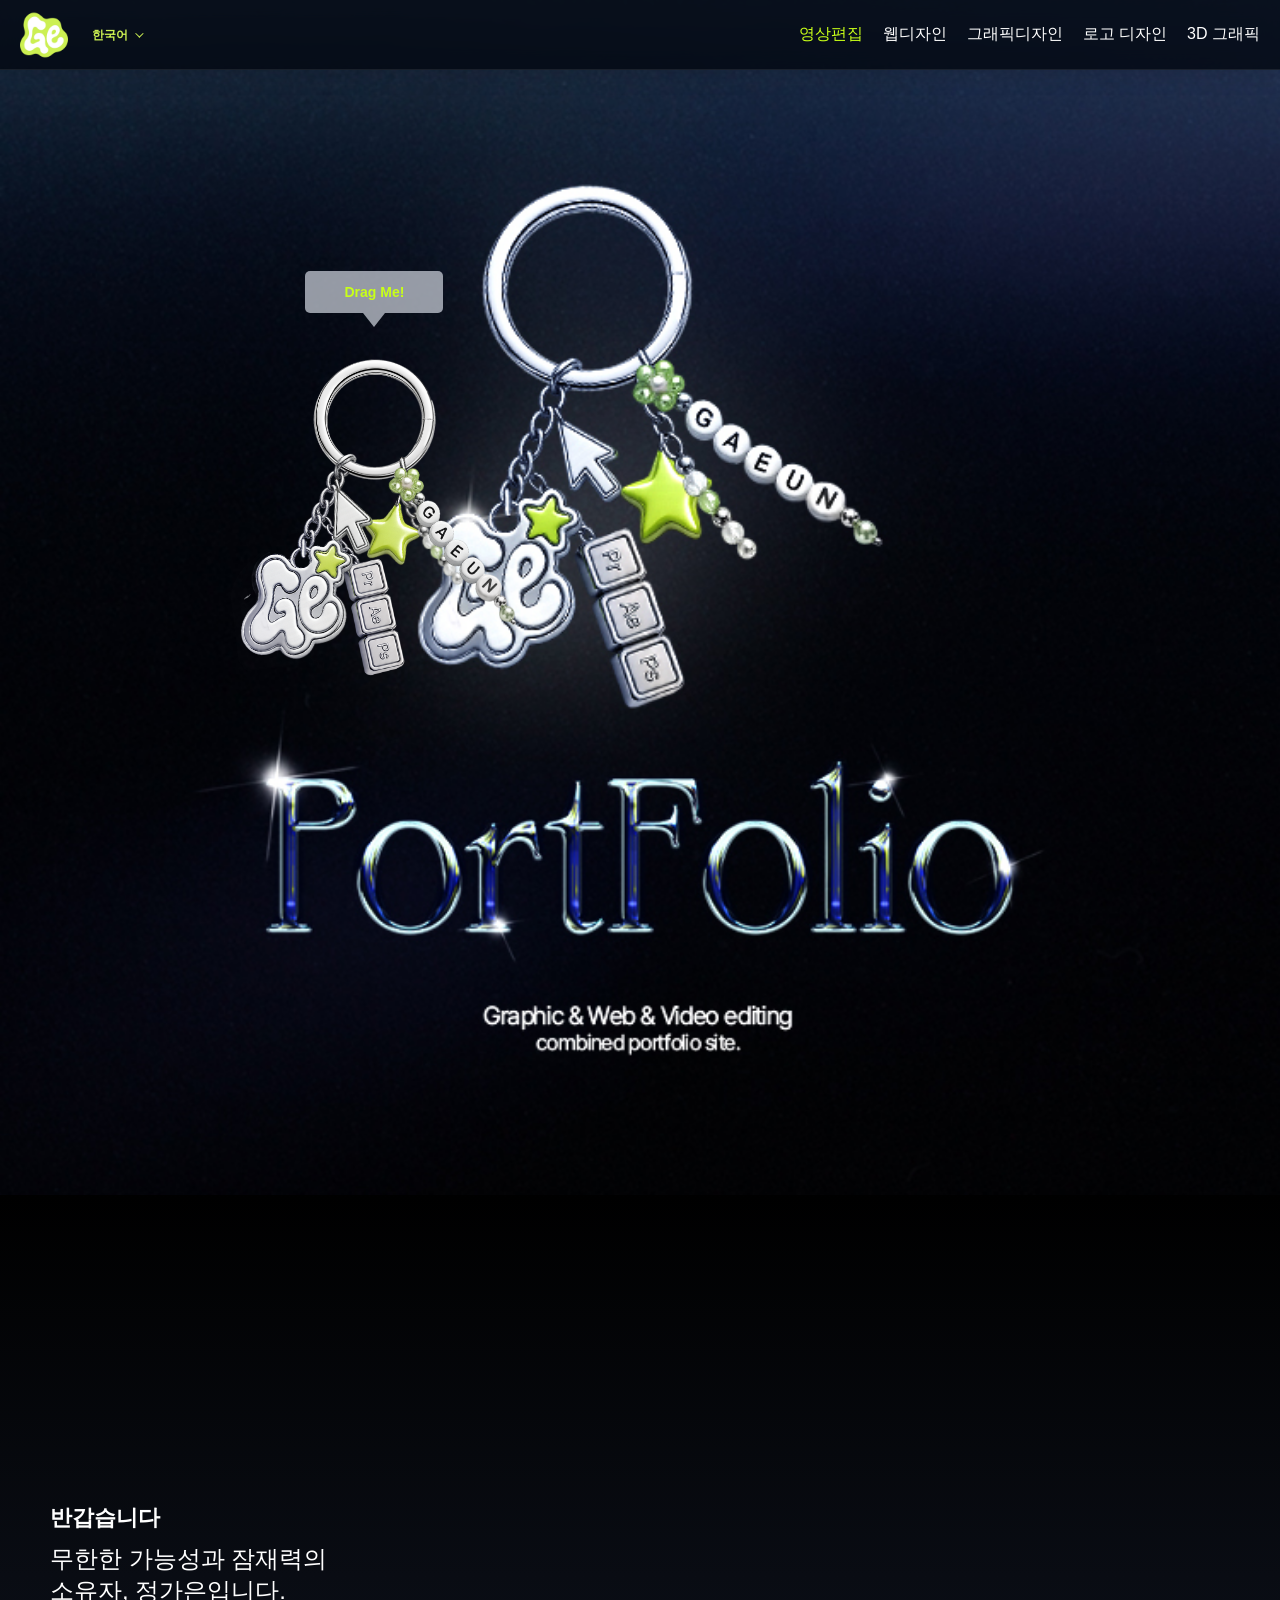
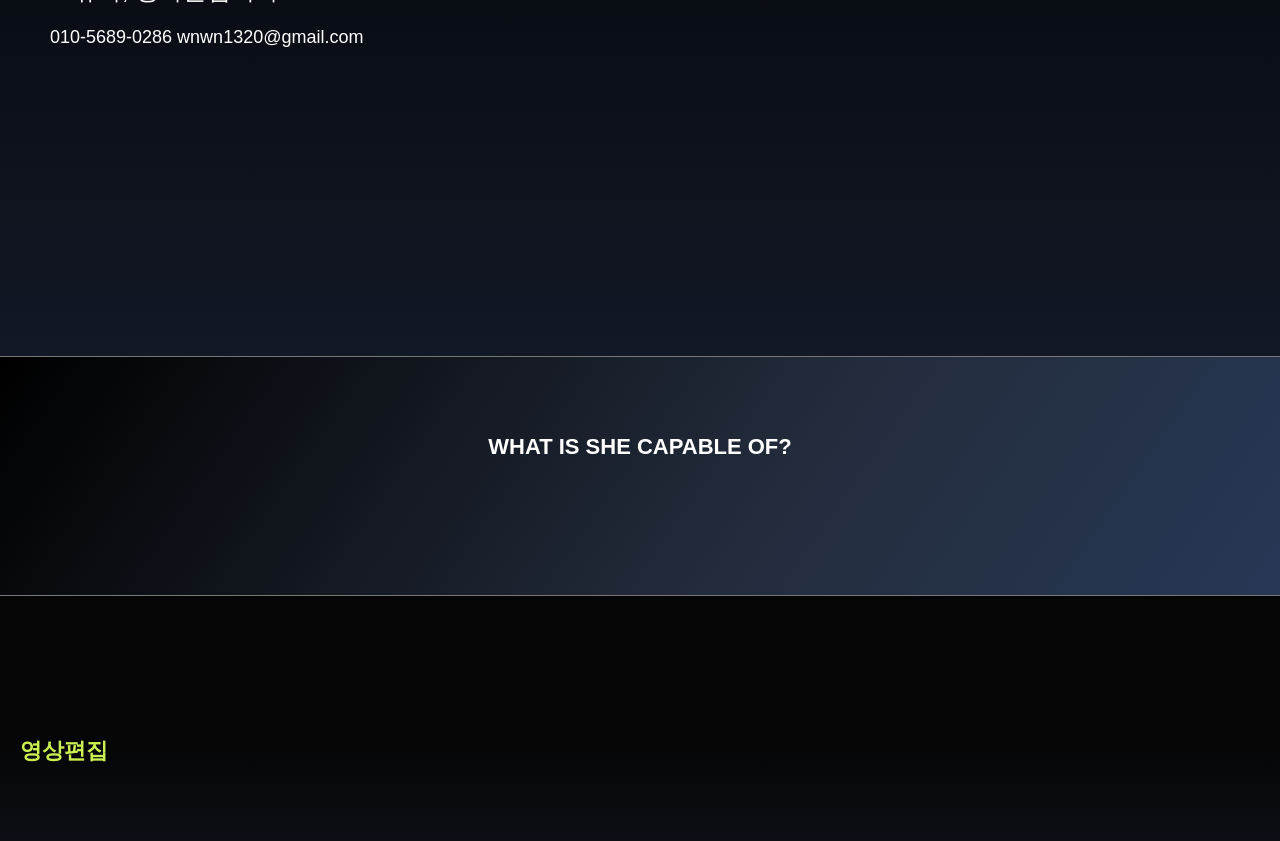
==== commit c9acd10e: "포트폴리오 수정" ====
--- a/index.html
+++ b/index.html
@@ -38,7 +38,9 @@
     <header class="no-sparkle">
         <div class="header-left">
             <h1 class="logo">
-                <img src="images/logo.png" alt="">
+                <a href="#">
+                    <img src="images/logo.png" alt="">
+                </a>
             </h1>
             <div class="language-switcher">
                 <button type="button" class="language-button" aria-expanded="false" aria-controls="language-menu">
@@ -106,9 +108,9 @@
                 <div class="keyring-position">
 
                     <!-- 키링 전체 묶음 -->
-                    <div class="keyring-set">
+                    <div class="keyring-set">   
                         <!-- 키링 툴팁 -->
-                        <div class="drag-tooltip">Drag Me!</div>
+                         <div class="drag-tooltip">Drag Me!</div>
                         <!-- 메인 고리 -->
                         <!-- 메인 고리 드래그 시 키링 전체 이동 -->
                         <img src="images/keyring/main-ring-part.png" alt="" class="main-ring keyring-handle"
@@ -170,7 +172,7 @@
                             </div>
                         </div>
                     </div>
-                    <div class="resume intro-right" data-aos="fade-left">
+                    <div class="resume intro-right"  data-aos="fade-left">
                         <div class="resume-row">
                             <div class="resume-info">
                                 <h4 class="resume-title">
@@ -282,7 +284,7 @@
                     </ul>
                 </div>
             </section>
-            <div class="tab-items">
+            <div class="tab-items no-sparkle">
                 <section class="video-editing on">
                     <div class="inner swiper">
                         <h3>영상편집</h3>
@@ -562,11 +564,17 @@
         </div>
     </main>
     <footer>
-        <h3>Hi :) Contact Me!</h3>
+        <img src="images/footer-logo.png" alt="">
+        <h3>If you’re interested, please contact me.</h3>
         <div class="footer-adress">
             <p><a href="mailto:wnwn1320@gmail.com">wnwn1320@gmail.com</a></p>
             <p><a href="tel:010-5689-0286">+82 010-5689-0286</a></p>
         </div>
+        <span>This website is the personal portfolio of a web designer.<br>
+              Adobe Photoshop, Visual Studio Code (HTML, CSS, JavaScript), and Adobe Illustrator <br>
+              Adobe Premiere Pro and Adobe After Effects. Figma and Blender have been used for the site. <br>
+              Copyright © 2026 Ga Eun Jung. All rights reserved.
+        </span>
     </footer>
     <script>
         const videoSwiper = new Swiper('.video-editing .swiper', {
@@ -642,7 +650,7 @@
             }
         });
 
-
+        
         AOS.init({
             disable: function () {
                 return window.innerWidth <= 767;
--- a/css/sparkle.css
+++ b/css/sparkle.css
@@ -13,7 +13,7 @@
   }
 }
 
-@-webkit-keyframes my-sparkle {
+@-webkit-keyframes my-sparkle { 
   0%   {
     opacity: 0;
     -webkit-transform: rotate(0deg) scale(0);
--- a/css/style.css
+++ b/css/style.css
@@ -23,6 +23,7 @@
             #000000 0%,
             #050505 80%,
             #273755 100%);
+            overflow-x: hidden;
 }
 
 body.menu-open {
@@ -73,6 +74,10 @@
     color: #ccf052;
 }
 
+/* 반짝이 z-index */
+.my-sparkle {
+    z-index: -1;
+}
 
 /* ===================================================
    HEADER
@@ -281,7 +286,7 @@
     content: "☰";
     display: none;
     color: #ccf052;
-    font-size: 22px;
+    font-size: 24px;
     line-height: 1;
 }
 
@@ -706,6 +711,7 @@
     gap: 50px;
     padding: 120px 0;
     color: #ffffff;
+    overflow-x: hidden;
 }
 
 .introduce .intro-left {
@@ -886,7 +892,7 @@
 
 .video-editing .swiper-slide img {
     display: block;
-
+    border-radius: 8px;
     width: 100%;
     height: auto;
 }
@@ -1036,29 +1042,31 @@
     color: #ffffff;
     text-align: center;
 }
-
+footer img {
+    max-width: 250px;
+    padding: 10px;
+}
 footer h3 {
-    margin-bottom: 30px;
-    font-size: 24px;
-}
-
+    margin: 15px 0;
+    font-size: 16px;
+    text-transform: uppercase;
+    color: #c8ff18;
+}
+footer .footer-adress {
+    margin-bottom: 4rem;
+}
+footer .footer-adress p {
+    background: #cbf05233;
+    width: fit-content;
+    min-width: 20%;
+    border-radius: 5px;
+    padding: 10px 10px;
+    margin: 0 auto;
+}
 footer .footer-adress p:first-child {
-    margin-bottom: 20px;
-}
-
-footer .footer-adress p:first-child::before {
-    content: url("../images/mail.png");
-    position: relative;
-    top: 5px;
-    left: -10px;
-}
-
-footer .footer-adress p:last-child::before {
-    content: url("../images/call.png");
-    position: relative;
-    top: 5px;
-    left: -18px;
-}
+    margin-bottom: 10px;
+}
+
 
 
 /* ===================================================
@@ -1312,6 +1320,9 @@
 
     footer {
         padding: 60px 0;
+    }
+    footer img {
+        max-width: 180px;
     }
 }
 
@@ -1347,7 +1358,7 @@
     /* header */
 
     header {
-        height: 48px;
+        height: 54px;
         padding: 0 12px;
         background: rgba(3, 8, 18, 0.9);
         backdrop-filter: blur(8px);
@@ -1355,7 +1366,7 @@
     }
 
     .header-left {
-        gap: 8px;
+        gap: 14px;
     }
 
     .header-left .logo {
@@ -1364,7 +1375,7 @@
 
     .header-left p {
         color: #ccf052;
-        font-size: 9px;
+        font-size: 12px;
     }
 
     .header-right .menu {
@@ -1518,7 +1529,9 @@
         gap: 20px;
         align-items: center;
     }
-
+    .resume .resume-row .resume-info ul li:nth-child(4)>span {
+        margin-top:4px;
+    }
     .resume .resume-row .resume-info ul li>strong {
         margin-bottom: 4px;
     }
@@ -1706,17 +1719,15 @@
     }
 
     footer .footer-adress p {
-        font-size: 10px;
+        font-size: 14px;
+        min-width: 40%;
     }
 
     footer .footer-adress p:first-child {
         margin-bottom: 15px;
     }
-
-    footer .footer-adress p:first-child::before,
-    footer .footer-adress p:last-child::before {
-        display: inline-block;
-        transform: scale(0.7);
+    footer span {
+        font-size: 12px;
     }
 }
 
@@ -1754,4 +1765,7 @@
         top: 18px;
         right: 18px;
     }
+    footer .footer-adress p {
+       min-width: 50%;
+    }
 }
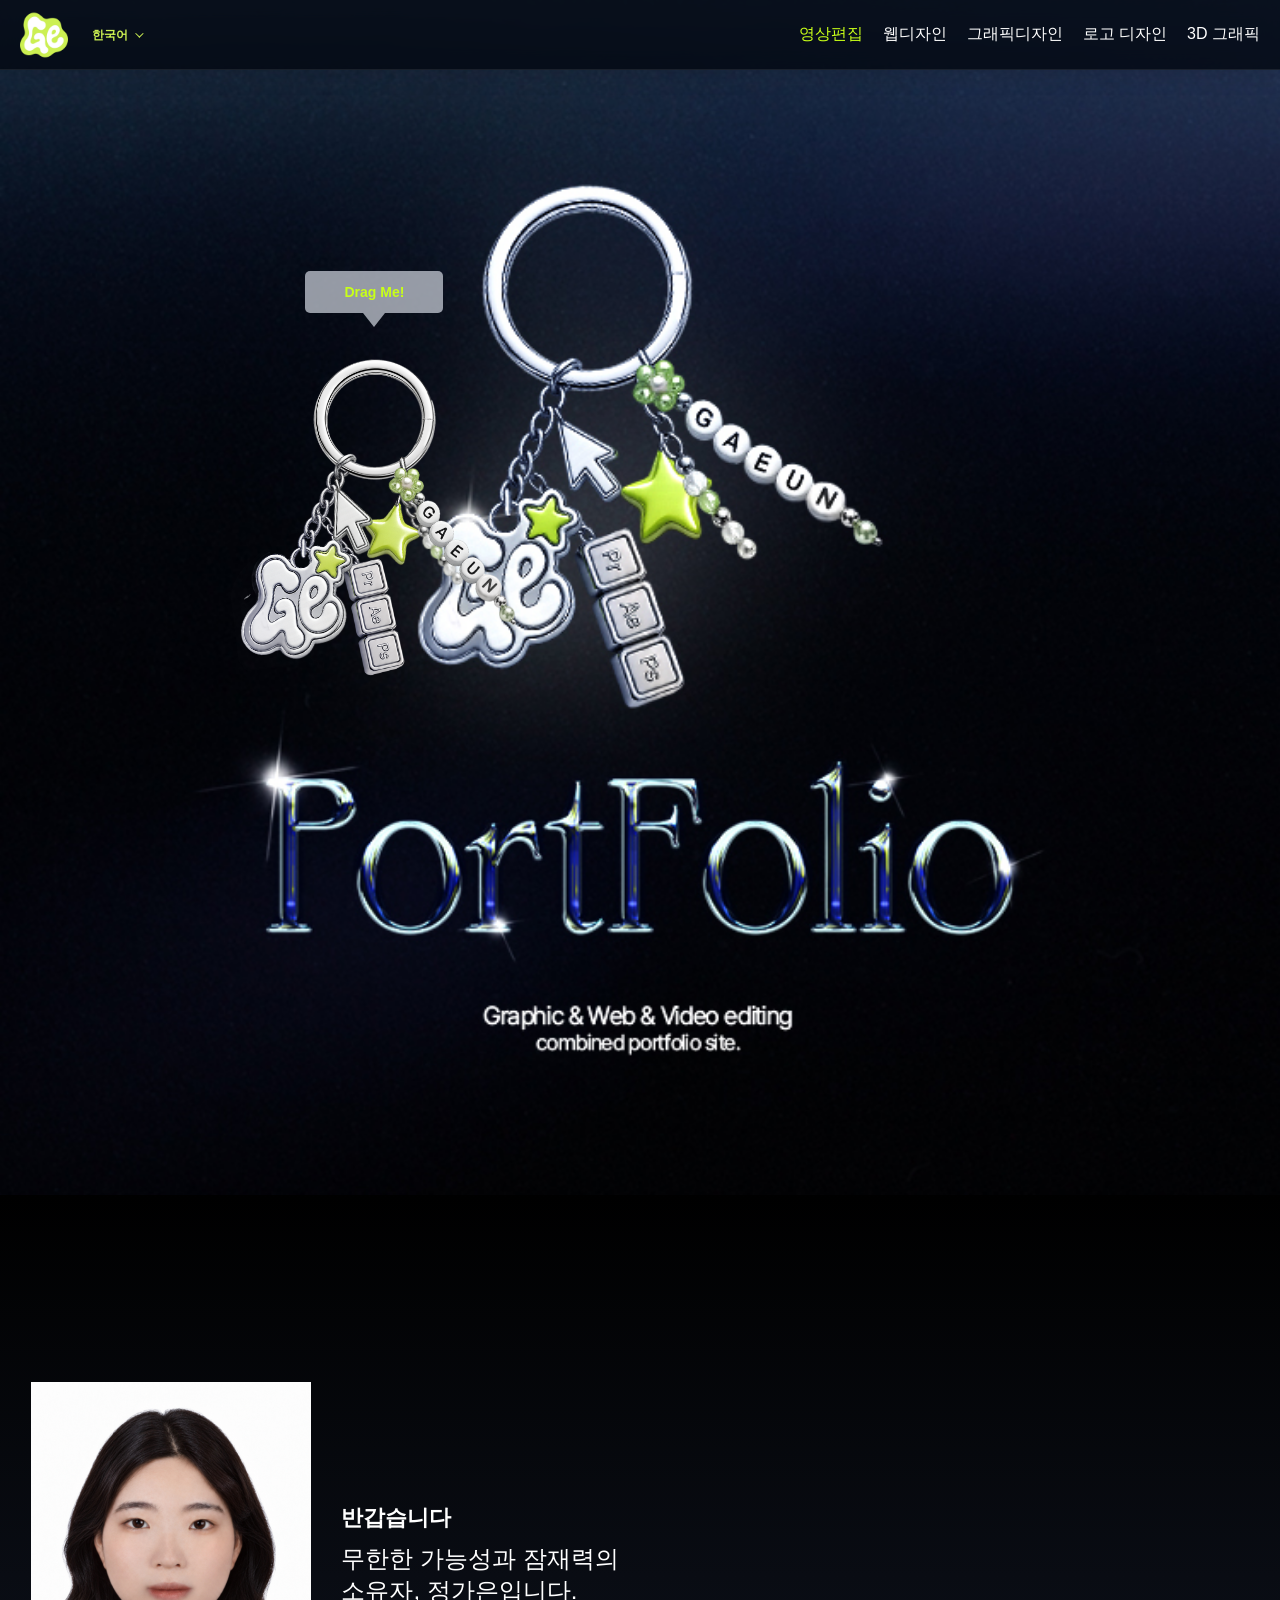
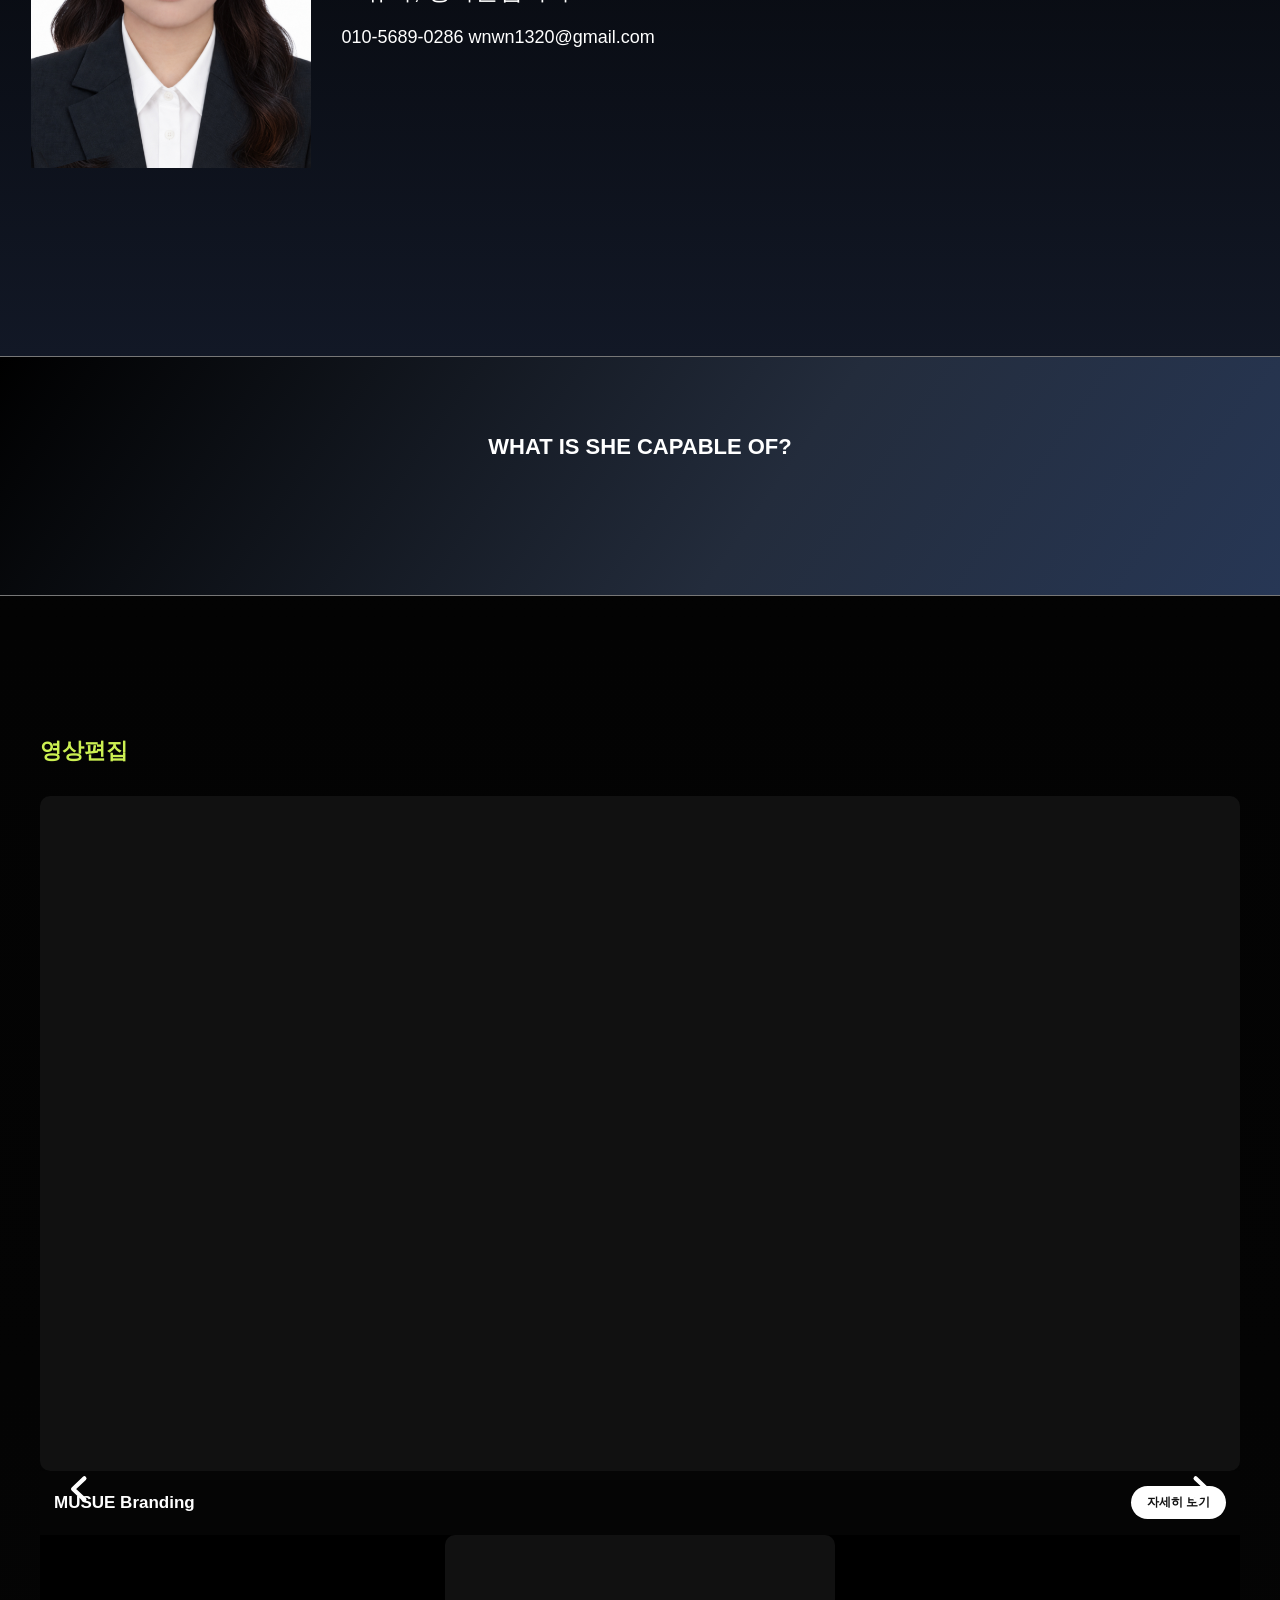
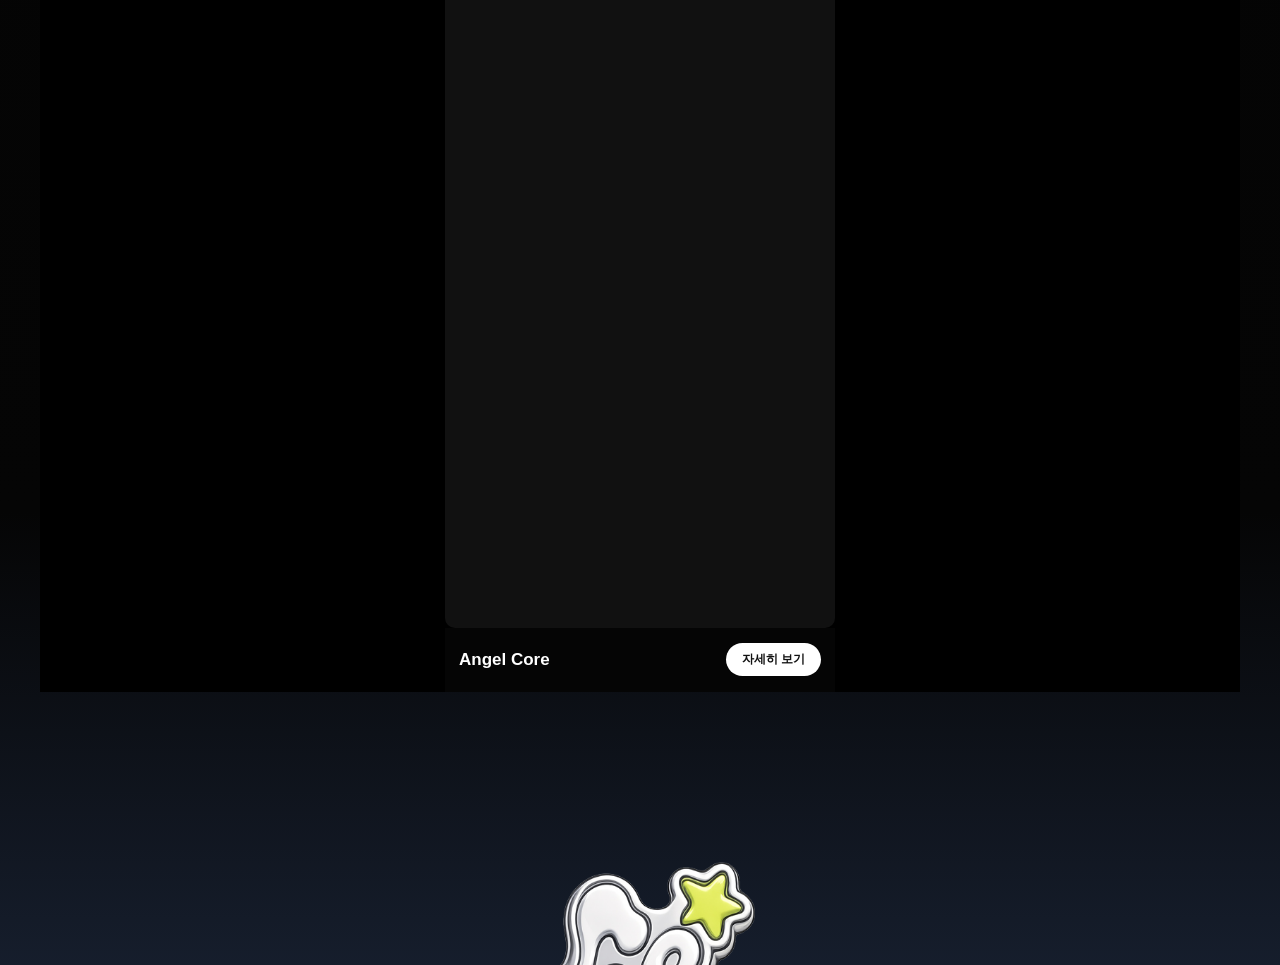
==== commit cd95bb6c: "second commit" ====
--- a/index.html
+++ b/index.html
@@ -20,18 +20,17 @@
     <meta property="og:image:height" content="630">
     <link rel="icon" type="image/png" sizes="32x32" href="images/favicon.png">
     <link rel="stylesheet" href="https://cdn.jsdelivr.net/npm/swiper@12/swiper-bundle.min.css">
-    <link rel="stylesheet" href="css/swiper.css">
     <script src="https://code.jquery.com/jquery-3.7.1.js"
         integrity="sha256-eKhayi8LEQwp4NKxN+CfCh+3qOVUtJn3QNZ0TciWLP4=" crossorigin="anonymous"></script>
     <script src="https://cdn.jsdelivr.net/npm/swiper@12/swiper-bundle.min.js"></script>
     <link rel="stylesheet" href="css/sparkle.css">
     <link href="https://unpkg.com/aos@2.3.1/dist/aos.css" rel="stylesheet">
-    <link rel="stylesheet" href="css/style.css">
+    <link rel="stylesheet" href="css/style.css?v=39">
     <script src="js/sparkle.jquery.js"></script>
     <script src="https://unpkg.com/aos@2.3.1/dist/aos.js"></script>
     <script src="js/language.js" defer></script>
     <script src="js/keyring.js" defer></script>
-    <script src="js/index.js" defer></script>
+    <script src="js/index.js?v=33" defer></script>
 </head>
 
 <body>
@@ -108,9 +107,9 @@
                 <div class="keyring-position">
 
                     <!-- 키링 전체 묶음 -->
-                    <div class="keyring-set">   
+                    <div class="keyring-set">
                         <!-- 키링 툴팁 -->
-                         <div class="drag-tooltip">Drag Me!</div>
+                        <div class="drag-tooltip">Drag Me!</div>
                         <!-- 메인 고리 -->
                         <!-- 메인 고리 드래그 시 키링 전체 이동 -->
                         <img src="images/keyring/main-ring-part.png" alt="" class="main-ring keyring-handle"
@@ -152,7 +151,7 @@
                 <div class="inner no-sparkle">
                     <div class="intro-left">
                         <div class="pic">
-                            <img src="https://placehold.co/344x413" alt="">
+                            <img src="images/증명사진.jpg">
                         </div>
                         <div class="hi-desc">
                             <p>반갑습니다</p>
@@ -172,7 +171,7 @@
                             </div>
                         </div>
                     </div>
-                    <div class="resume intro-right"  data-aos="fade-left">
+                    <div class="resume intro-right" data-aos="fade-left">
                         <div class="resume-row">
                             <div class="resume-info">
                                 <h4 class="resume-title">
@@ -289,22 +288,55 @@
                     <div class="inner swiper">
                         <h3>영상편집</h3>
                         <div class="swiper-wrapper">
-                            <div class="swiper-slide">
-                                <img src="https://placehold.co/1440x700" alt="">
-                            </div>
-                            <div class="swiper-slide">
-                                <img src="https://placehold.co/1440x700" alt="">
-                            </div>
-                            <div class="swiper-slide">
-                                <img src="https://placehold.co/1440x700" alt="">
-                            </div>
-                            <div class="swiper-slide">
-                                <img src="https://placehold.co/1440x700" alt="">
-                            </div>
-                            <div class="swiper-slide">
-                                <img src="https://placehold.co/1440x700" alt="">
-                            </div>
-                        </div>
+                            <!-- MUSUE Branding: 아래 data- 항목을 수정하면 카드와 모달에 반영됩니다. -->
+                            <div class="swiper-slide" data-title="MUSUE Branding"
+                                data-main-video="https://www.youtube.com/embed/HniXhLWaNQk?si=klGVutPGAa4k_1b_"
+                                data-short-video="https://www.youtube.com/embed/-wXeps7O-40"
+                                data-overview="MUSUE는 신화 속 뮤즈와 현대 여성의 자기표현을 결합한 가상 코스메틱 브랜딩 프로젝트입니다.&lt;br&gt;&lt;br&gt;SNS 속 획일화된 아름다움의 기준에서 벗어나, 개인이 자신의 고유한 분위기와 아름다움을 발견할 수 있도록 브랜드 콘셉트, 비주얼 아이덴티티, 제품 디자인, 영상 콘텐츠까지 통합적으로 기획했습니다."
+                                data-project-type="Cosmetic Branding / AI Visual Production"
+                                data-project-goal="자기표현 중심의 색조 코스메틱 브랜드 구축"
+                                data-project-scope="Brand Concept, Logo, Package, Product Visual, Motion Film"
+                                data-project-role="기획, 리서치, 비주얼 디렉션, 프롬프트 설계, 영상 편집"
+                                data-planning="프로젝트 목표와 타깃, 콘셉트, 콘텐츠 구성 및 제작 방향을 정리했습니다."
+                                data-planning-link="https://www.figma.com/deck/ugkdVmFSzHIxq0CHmGHEUo/MUSUE-%EA%B8%B0%ED%9A%8D%EC%84%9C?node-id=1-42&amp;t=hNlp51SowZSZVLNz-1"
+                                data-tasks="&lt;li&gt;콘셉트 기획 및 비주얼 방향 설정&lt;/li&gt;&lt;li&gt;디자인 제작 및 디테일 보정&lt;/li&gt;"
+                                data-tools="Premiere Pro · After Effects" data-contribution="100%">
+                                <iframe src="https://www.youtube.com/embed/HniXhLWaNQk?si=klGVutPGAa4k_1b_" title="MUSUE Branding" frameborder="0"
+                                    allow="accelerometer; autoplay; clipboard-write; encrypted-media; gyroscope; picture-in-picture; web-share"
+                                    referrerpolicy="strict-origin-when-cross-origin" allowfullscreen></iframe>
+                            </div>
+                            <!-- 영상편집 02: 아래 data- 항목을 수정하면 카드와 모달에 반영됩니다. -->
+                            <div class="swiper-slide shorts-slide" data-title="Angel Core"
+                                data-video="https://www.youtube.com/embed/Ye0f9qGRzDM?playsinline=1&amp;origin=http%3A%2F%2F127.0.0.1%3A5500&amp;autoplay=1&amp;mute=1&amp;loop=1&amp;playlist=Ye0f9qGRzDM"
+                                data-overview="4시간의 제한된 제작 시간 안에 이미지 생성부터 영상화, 편집까지 완성한 15초 분량의 AI 비주얼 필름입니다. <br>
+                                Chat GPT로 기본적인 스토리보드 이미지와 프롬프트를, Google Flow로 영상을 제작했고, Premire Pro로 흐름에 맞게 컷편집 / 배경음악을 넣어<br> 후처리했습니다. <br>
+                                리미널 스페이스와 엔젤코어를 결합하여 현실적인 공간에 비현실적인 천사가 등장하는 장면을 연출했습니다."
+                                data-planning="[생성형 AI를 활용해 짧은 시간 안에 일관된 캐릭터와 세계관을 구축할 수 있을까?]를 목적으로 기획한 작업물입니다.<br><br>
+                                생성형 AI로 여러 장면을 제작할 경우 인물의 외형이 달라지거나 영상 전체의 분위기가 흔들리는 경우가 많습니다. 이러한 한계를 보완하면서도 하나의 연결된 영상으로 완성할 수 있는지를 확인하고자 했습니다.<br><br>
+                                제작 시간은 4시간, 영상 길이는 15초 이내로 제한했으며, 동일한 주인공과 세계관을 유지하는 짧은 비주얼 필름을 목표로 설정했습니다. 이를 통해 이미지 생성부터 영상화와 편집까지 이어지는 제작 과정의 가능성과 효율성을 함께 확인하고자 했습니다."
+                                data-planning-image="images/moodboard_reference-web.webp"
+                                data-planning-image-alt="Angel Core 무드보드 및 프롬프트 작업 과정"
+                                data-tasks="&lt;li&gt;비주얼 콘셉트 및 캐릭터 설정&lt;/li&gt;&lt;li&gt;AI 이미지 생성과 프롬프트 설계&lt;/li&gt;&lt;li&gt;인물·의상·배경의 장면 일관성 보정&lt;/li&gt;&lt;li&gt;영상 생성 및 최종 편집·색보정&lt;/li&gt;"
+                                data-tools="ChatGPT · Google Flow · Premiere Pro" data-contribution="100%">
+
+                                <iframe
+                                    src="https://www.youtube.com/embed/Ye0f9qGRzDM?playsinline=1&amp;origin=http%3A%2F%2F127.0.0.1%3A5500&amp;autoplay=1&amp;mute=1&amp;loop=1&amp;playlist=Ye0f9qGRzDM"
+                                    title="Angel core" frameborder="0"
+                                    allow="accelerometer; autoplay; clipboard-write; encrypted-media; gyroscope; picture-in-picture; web-share"
+                                    referrerpolicy="strict-origin-when-cross-origin" allowfullscreen>
+                                </iframe>
+                            </div>
+                        </div>
+                        <button class="video-swiper-button video-swiper-prev" type="button" aria-label="이전 영상">
+                            <svg viewBox="0 0 24 24" aria-hidden="true">
+                                <path d="M15.5 3.5 6.5 12l9 8.5" />
+                            </svg>
+                        </button>
+                        <button class="video-swiper-button video-swiper-next" type="button" aria-label="다음 영상">
+                            <svg viewBox="0 0 24 24" aria-hidden="true">
+                                <path d="m8.5 3.5 9 8.5-9 8.5" />
+                            </svg>
+                        </button>
                     </div>
                 </section>
                 <section class="web-design">
@@ -312,8 +344,39 @@
                         <h3>웹디자인</h3>
                         <div class="swiper">
                             <div class="swiper-wrapper">
-                                <div class="swiper-slide">
-                                    <img src="images/Zenir-pc-main.png" alt="">
+                                <div class="swiper-slide" data-title="오너라 반응형 웹 플랫폼"
+                                    data-detail-image="images/web/onera/desktop-home-web.webp"
+                                    data-pc-images="images/web/onera/desktop-home-web.webp|images/web/onera/desktop-login.png|images/web/onera/desktop-notice.png|images/web/onera/desktop-product-list.jpg|images/web/onera/desktop-product-detail-web.webp|images/web/onera/desktop-quote-card-payment.png|images/web/onera/desktop-order-history.png"
+                                    data-pc-labels="데스크톱 메인 페이지|데스크톱 로그인 페이지|데스크톱 공지사항 페이지|데스크톱 상품 목록 페이지|데스크톱 상품 상세 페이지 — 안마의자|데스크톱 견적 작성 페이지 — 카드결제|데스크톱 주문 내역 페이지"
+                                    data-mobile-images="images/web/onera/mobile-home.png|images/web/onera/mobile-login.png|images/web/onera/mobile-notice.png|images/web/onera/mobile-search-results.png|images/web/onera/mobile-product-list-filter.png|images/web/onera/mobile-product-detail.png|images/web/onera/mobile-quote-card-payment.png|images/web/onera/mobile-order-history.png"
+                                    data-mobile-labels="모바일 메인 페이지|모바일 로그인 페이지|모바일 공지사항 페이지|모바일 검색 결과 페이지|모바일 상품 목록 및 검색 필터|모바일 상품 상세 페이지 — 안마의자|모바일 견적 작성 페이지 — 카드결제|모바일 주문 내역 페이지"
+                                    data-admin-images="images/web/onera/admin-dashboard.png|images/web/onera/admin-notice-list.png|images/web/onera/admin-notice-create.png|images/web/onera/admin-category-management.png|images/web/onera/admin-promotion-management.png|images/web/onera/admin-promotion-preview.png|images/web/onera/admin-contract-management.png|images/web/onera/admin-settlement-management.png|images/web/onera/admin-partner-create.png"
+                                    data-admin-labels="관리자 대시보드|공지사항 관리|공지사항 작성|카테고리 관리|프로모션 관리|프로모션 미리보기|계약 관리|정산 관리|협력업체 등록"
+                                    data-overview="렌탈·관리 서비스 이용자를 위한 오너라 반응형 웹 플랫폼 디자인입니다. 고객용 메인·상품 상세·견적 작성 흐름과 운영자를 위한 관리자 대시보드까지 하나의 서비스 경험으로 설계했습니다. 현재는 실제 출시를 준비 중인 프로젝트입니다.<br>소요기간 : 4개월"
+                                    data-tasks="&lt;li&gt;고객용 PC·모바일 반응형 화면 설계&lt;/li&gt;&lt;li&gt;상품 상세 및 견적 작성 사용자 흐름 구성&lt;/li&gt;&lt;li&gt;제품군별 목록 화면과 관리자 대시보드 디자인&lt;/li&gt;"
+                                    data-tools="Figma · Photoshop" data-contribution="100%">
+                                    <img src="images/web/onera/desktop-home-thumb.webp" alt="오너라 데스크톱 메인 화면" loading="lazy">
+                                    <div class="web-desc">
+                                        <strong>
+                                            오너라
+                                        </strong>
+                                        <div class="web-desc-text">
+                                            <p>
+                                                렌탈·관리 서비스의 고객용 웹과 관리자 페이지를 함께 구성한<br>
+                                                반응형 플랫폼 디자인 프로젝트입니다.
+                                            </p>
+                                            <ul>
+                                                <li>PC·모바일 반응형 UI/UX 디자인</li>
+                                                <li>상품·견적·관리자 화면 설계</li>
+                                            </ul>
+                                        </div>
+                                    </div>
+                                </div>
+                                <div class="swiper-slide" data-title="Zenir 웹 디자인"
+                                    data-detail-image="images/web/zenir/PC_main_fullpage_fix.jpg"
+                                    data-pc-images="images/web/zenir/PC_main_fullpage_fix.jpg|images/web/zenir/PC_Product_detail.jpg|images/web/zenir/PC_Product_list_us.jpg|images/web/zenir/PC_about.jpg"
+                                    data-pc-labels="Zenir 데스크톱 메인 페이지|Zenir 상품 상세 페이지|Zenir 상품 목록 페이지|Zenir 브랜드 소개 페이지">
+                                    <img src="images/web/zenir/PC_main_fullpage_fix.jpg" alt="Zenir 웹디자인 메인 화면" loading="lazy">
                                     <div class="web-desc">
                                         <strong>
                                             Zenir
@@ -344,198 +407,79 @@
                                         </div>
                                     </div>
                                 </div>
-                                <div class="swiper-slide">
-                                    <img src="images/Zenir-pc-main.png" alt="">
-                                    <div class="web-desc">
-                                        <strong>
-                                            Zenir
-                                        </strong>
-                                        <div class="web-desc-text">
-                                            <p>
-                                                Shopify 기반 의료 스크럽복 브랜드 ZENIR의 자사몰 구축 및
-                                                운영을<br>
-                                                담당했습니다.쇼피파이 Liquid를 활용한 커스텀 섹션 제작,<br> 메인 페이지 및 컬렉션 페이지 디자인, 서드파티 앱과
-                                                리퀴드를
-                                                혼용해<br>
-                                                반응형 웹 구현 등을 진행했으며<br>
-                                                브랜드 방향성에 맞는 UI/UX 개선 작업을 수행했습니다.
-                                            </p>
-                                            <ul>
-                                                <li>Shopify Liquid 기반 커스텀 섹션 제작</li>
-                                                <li>메인페이지 및 컬렉션 페이지 디자인 · 유지보수</li>
-                                                <li>서드파티 앱 연동 및 설정</li>
-                                                <li>
-                                                    <div class="skill">
-                                                        <img src="images/adobe-photoshop-logo-2021.svg"
-                                                            alt="Photoshop Logo">
-                                                        <img src="images/shopify-logo-png-transparent.png"
-                                                            alt="Shopify logo">
-                                                    </div>
-                                                </li>
-                                            </ul>
-                                        </div>
-                                    </div>
-                                </div>
-                                <div class="swiper-slide">
-                                    <img src="images/Zenir-pc-main.png" alt="">
-                                    <div class="web-desc">
-                                        <strong>
-                                            Zenir
-                                        </strong>
-                                        <div class="web-desc-text">
-                                            <p>
-                                                Shopify 기반 의료 스크럽복 브랜드 ZENIR의 자사몰 구축 및
-                                                운영을<br>
-                                                담당했습니다.쇼피파이 Liquid를 활용한 커스텀 섹션 제작,<br> 메인 페이지 및 컬렉션 페이지 디자인, 서드파티 앱과
-                                                리퀴드를
-                                                혼용해<br>
-                                                반응형 웹 구현 등을 진행했으며<br>
-                                                브랜드 방향성에 맞는 UI/UX 개선 작업을 수행했습니다.
-                                            </p>
-                                            <ul>
-                                                <li>Shopify Liquid 기반 커스텀 섹션 제작</li>
-                                                <li>메인페이지 및 컬렉션 페이지 디자인 · 유지보수</li>
-                                                <li>서드파티 앱 연동 및 설정</li>
-                                                <li>
-                                                    <div class="skill">
-                                                        <img src="images/adobe-photoshop-logo-2021.svg"
-                                                            alt="Photoshop Logo">
-                                                        <img src="images/shopify-logo-png-transparent.png"
-                                                            alt="Shopify logo">
-                                                    </div>
-                                                </li>
-                                            </ul>
-                                        </div>
-                                    </div>
-                                </div>
-                                <div class="swiper-slide">
-                                    <img src="images/Zenir-pc-main.png" alt="">
-                                    <div class="web-desc">
-                                        <strong>
-                                            Zenir
-                                        </strong>
-                                        <div class="web-desc-text">
-                                            <p>
-                                                Shopify 기반 의료 스크럽복 브랜드 ZENIR의 자사몰 구축 및
-                                                운영을<br>
-                                                담당했습니다.쇼피파이 Liquid를 활용한 커스텀 섹션 제작,<br> 메인 페이지 및 컬렉션 페이지 디자인, 서드파티 앱과
-                                                리퀴드를
-                                                혼용해<br>
-                                                반응형 웹 구현 등을 진행했으며<br>
-                                                브랜드 방향성에 맞는 UI/UX 개선 작업을 수행했습니다.
-                                            </p>
-                                            <ul>
-                                                <li>Shopify Liquid 기반 커스텀 섹션 제작</li>
-                                                <li>메인페이지 및 컬렉션 페이지 디자인 · 유지보수</li>
-                                                <li>서드파티 앱 연동 및 설정</li>
-                                                <li>
-                                                    <div class="skill">
-                                                        <img src="images/adobe-photoshop-logo-2021.svg"
-                                                            alt="Photoshop Logo">
-                                                        <img src="images/shopify-logo-png-transparent.png"
-                                                            alt="Shopify logo">
-                                                    </div>
-                                                </li>
-                                            </ul>
-                                        </div>
-                                    </div>
-                                </div>
-                                <div class="swiper-slide">
-                                    <img src="images/Zenir-pc-main.png" alt="">
-                                    <div class="web-desc">
-                                        <strong>
-                                            Zenir
-                                        </strong>
-                                        <div class="web-desc-text">
-                                            <p>
-                                                Shopify 기반 의료 스크럽복 브랜드 ZENIR의 자사몰 구축 및
-                                                운영을<br>
-                                                담당했습니다.쇼피파이 Liquid를 활용한 커스텀 섹션 제작,<br> 메인 페이지 및 컬렉션 페이지 디자인, 서드파티 앱과
-                                                리퀴드를
-                                                혼용해<br>
-                                                반응형 웹 구현 등을 진행했으며<br>
-                                                브랜드 방향성에 맞는 UI/UX 개선 작업을 수행했습니다.
-                                            </p>
-                                            <ul>
-                                                <li>Shopify Liquid 기반 커스텀 섹션 제작</li>
-                                                <li>메인페이지 및 컬렉션 페이지 디자인 · 유지보수</li>
-                                                <li>서드파티 앱 연동 및 설정</li>
-                                                <li>
-                                                    <div class="skill">
-                                                        <img src="images/adobe-photoshop-logo-2021.svg"
-                                                            alt="Photoshop Logo">
-                                                        <img src="images/shopify-logo-png-transparent.png"
-                                                            alt="Shopify logo">
-                                                    </div>
-                                                </li>
-                                            </ul>
-                                        </div>
-                                    </div>
-                                </div>
-                            </div>
+                            </div>
+                            <button class="web-swiper-button web-swiper-prev" type="button" aria-label="이전 웹 프로젝트">
+                                <svg viewBox="0 0 24 24" aria-hidden="true"><path d="M15.5 3.5 6.5 12l9 8.5" /></svg>
+                            </button>
+                            <button class="web-swiper-button web-swiper-next" type="button" aria-label="다음 웹 프로젝트">
+                                <svg viewBox="0 0 24 24" aria-hidden="true"><path d="m8.5 3.5 9 8.5-9 8.5" /></svg>
+                            </button>
                         </div>
                     </div>
                 </section>
                 <section class="graphic-design swiper inner">
                     <h3>그래픽 디자인</h3>
                     <div class="swiper-wrapper">
-                        <div class="swiper-slide">
+                        <div class="swiper-slide long-page-project" data-title="생모단 180 상세페이지"
+                            data-detail-image="images/graphic/생모단180-상세페이지.jpg"
+                            data-overview="생모단 180 제품의 정보를 효과적으로 전달할 수 있도록 구성한 롱폼 상세페이지 디자인입니다."
+                            data-tasks="&lt;li&gt;제품 정보 구조 및 콘텐츠 흐름 구성&lt;/li&gt;&lt;li&gt;상세페이지 비주얼 디자인&lt;/li&gt;&lt;li&gt;웹 게시용 이미지 제작&lt;/li&gt;"
+                            data-tools="Photoshop" data-contribution="100%">
                             <span>01</span>
-                            <img src="https://placehold.co/348x450" alt="">
-                        </div>
-                        <div class="swiper-slide">
+                            <img src="images/graphic/생모단180-상세페이지.jpg" alt="생모단 180 제품 상세페이지" loading="lazy">
+                        </div>
+                        <div class="swiper-slide" data-title="칼과 심장 앨범 아트"
+                            data-detail-images="images/graphic/album-art-cover-web.webp|images/graphic/album-art-mockup-web.webp"
+                            data-overview="디자인 스터디에서 제시된 ‘칼’과 ‘심장’이라는 두 가지 키워드를 바탕으로 제작한 콘셉트 앨범 아트입니다. 어두운 질감과 강한 명암, 금속성 타이포그래피를 활용해 긴장감 있는 비주얼을 구성했습니다."
+                            data-tasks="&lt;li&gt;키워드 해석 및 비주얼 콘셉트 설정&lt;/li&gt;&lt;li&gt;이미지 합성과 타이포그래피 디자인&lt;/li&gt;&lt;li&gt;앨범 패키지 목업 제작&lt;/li&gt;"
+                            data-tools="Photoshop" data-contribution="100%">
                             <span>02</span>
-                            <img src="https://placehold.co/348x450" alt="">
-                        </div>
-                        <div class="swiper-slide">
+                            <img src="images/graphic/album-art-cover-thumb.webp" alt="칼과 심장 키워드를 활용한 콘셉트 앨범 아트" loading="lazy">
+                        </div>
+                        <div class="swiper-slide" data-title="웨딩 포스터 디자인"
+                            data-detail-images="images/graphic/wedding-poster-a-web.webp|images/graphic/wedding-poster-b-web.webp"
+                            data-overview="실제 결혼식을 위해 제작한 웨딩 포스터입니다. 두 사람의 자연스러운 사진을 중심으로 영화 포스터형 구성과 콜라주형 구성의 A/B 시안을 제작했습니다."
+                            data-tasks="&lt;li&gt;사진 선정 및 색감 보정&lt;/li&gt;&lt;li&gt;서로 다른 방향의 A/B 시안 구성&lt;/li&gt;&lt;li&gt;행사 정보와 메시지를 고려한 타이포그래피 배치&lt;/li&gt;"
+                            data-tools="Photoshop" data-contribution="100%">
                             <span>03</span>
-                            <img src="https://placehold.co/348x450" alt="">
-                        </div>
-                        <div class="swiper-slide">
+                            <img src="images/graphic/wedding-poster-a-thumb.webp" alt="실제 결혼식을 위해 제작한 웨딩 포스터 A안" loading="lazy">
+                        </div>
+                        <div class="swiper-slide" data-title="DotsMine Studio 명함 디자인"
+                            data-detail-images="images/graphic/dotsmine-business-card.png|images/graphic/dotsmine-business-card-mockup-web.webp"
+                            data-overview="실제 업체의 의뢰를 받아 제작하고 현재 사용 중인 명함 디자인입니다. 마인크래프트 서버 제작 스튜디오의 성격을 반영해 픽셀 그래픽과 블랙·옐로 컬러를 중심으로 아이덴티티를 구성했습니다."
+                            data-tasks="&lt;li&gt;업체 특성과 사용 목적 분석&lt;/li&gt;&lt;li&gt;명함 앞·뒷면 레이아웃 디자인&lt;/li&gt;&lt;li&gt;인쇄 적용을 고려한 정보 구조와 목업 제작&lt;/li&gt;"
+                            data-tools="Photoshop" data-contribution="100%">
                             <span>04</span>
-                            <img src="https://placehold.co/348x450" alt="">
-                        </div>
-                        <div class="swiper-slide">
-                            <span>05</span>
-                            <img src="https://placehold.co/348x450" alt="">
-                        </div>
-                        <div class="swiper-slide">
-                            <span>06</span>
-                            <img src="https://placehold.co/348x450" alt="">
-                        </div>
-                        <div class="swiper-slide">
-                            <span>07</span>
-                            <img src="https://placehold.co/348x450" alt="">
-                        </div>
-                        <div class="swiper-slide">
-                            <span>08</span>
-                            <img src="https://placehold.co/348x450" alt="">
+                            <img src="images/graphic/dotsmine-business-card-mockup-thumb.webp" alt="DotsMine Studio 명함 목업" loading="lazy">
                         </div>
                     </div>
                 </section>
                 <section class="logo-design swiper inner">
                     <h3>로고 디자인</h3>
                     <div class="logo-box swiper-wrapper">
-                        <div class="swiper-slide">
-                            <img src="images/오너라로고.png" alt="">
-                        </div>
-                        <div class="swiper-slide">
-                            <img src="images/아삶공로고.png" alt="">
-                        </div>
-                        <div class="swiper-slide">
-                            <img src="https://placehold.co/300x300" alt="" class="">
-                        </div>
-                        <div class="swiper-slide">
-                            <img src="https://placehold.co/300x300" alt="" class="">
-                        </div>
-                        <div class="swiper-slide">
-                            <img src="https://placehold.co/300x300" alt="" class="">
-                        </div>
-                        <div class="swiper-slide">
-                            <img src="https://placehold.co/300x300" alt="" class="">
-                        </div>
-                        <div class="swiper-slide">
-                            <img src="https://placehold.co/300x300" alt="" class="">
+                        <div class="swiper-slide" data-title="GE 퍼스널 아이덴티티"
+                            data-overview="개인 포트폴리오의 시각적 정체성을 위해 제작한 GE 워드마크입니다. 유기적인 곡선과 선명한 라임 컬러를 활용해 자유롭고 개성 있는 이미지를 표현했습니다."
+                            data-tasks="&lt;li&gt;G와 E를 결합한 유기적 워드마크 디자인&lt;/li&gt;&lt;li&gt;포트폴리오 전반에 적용할 시그니처 컬러와 형태 구성&lt;/li&gt;"
+                            data-tools="Illustrator" data-contribution="100%">
+                            <img src="images/logo/ge-personal-logo.png" alt="GE 개인 포트폴리오 로고">
+                        </div>
+                        <div class="swiper-slide" data-title="오너라 로고 디자인"
+                            data-overview="렌탈·관리 플랫폼 오너라의 서비스 아이덴티티를 위해 제작한 로고 디자인입니다."
+                            data-tasks="&lt;li&gt;브랜드 워드마크 및 심볼 디자인&lt;/li&gt;&lt;li&gt;서비스 화면을 고려한 컬러와 형태 정리&lt;/li&gt;"
+                            data-tools="Illustrator" data-contribution="100%">
+                            <img src="images/logo/onera-logo.png" alt="오너라 종합 렌탈 플랫폼 로고">
+                        </div>
+                        <div class="swiper-slide" data-title="MUSUE 로고 디자인"
+                            data-overview="신화 속 뮤즈와 현대 여성의 자기표현을 결합한 가상 코스메틱 브랜드 MUSUE의 로고 디자인입니다."
+                            data-tasks="&lt;li&gt;브랜드 콘셉트에 맞는 워드마크 디자인&lt;/li&gt;&lt;li&gt;뷰티 브랜드의 우아한 인상을 위한 곡선형 타이포그래피 구성&lt;/li&gt;"
+                            data-tools="Illustrator" data-contribution="100%">
+                            <img src="images/logo/musue-logo.png" alt="MUSUE 코스메틱 브랜드 로고">
+                        </div>
+                        <div class="swiper-slide" data-title="아름다운 삶의 공간 로고 디자인"
+                            data-overview="홈페이지 리뉴얼 팀 프로젝트 ‘아름다운 삶의 공간’의 로고 디자인입니다."
+                            data-tasks="&lt;li&gt;숙소가 연상되도록 집 지붕 모양을 연결  &lt;/li&gt;&lt;li&gt;한글 워드마크와 슬로건 조합 구성&lt;/li&gt;"
+                            data-tools="Illustrator" data-contribution="100%">
+                            <img src="images/logo/asalmgong-logo.png" alt="아름다운 삶의 공간 로고">
                         </div>
                     </div>
                     <div class="pagenation">
@@ -543,20 +487,19 @@
                         <div class="sw-prev"></div>
                     </div>
                 </section>
-                <section class="threeD-graphic swiper inner">
+                <section class="threeD-graphic inner">
                     <h3>3D 그래픽</h3>
-                    <div class="swiper-wrapper">
-                        <div class="swiper-slide">
-                            <img src="https://placehold.co/715x545" alt="">
-                        </div>
-                        <div class="swiper-slide">
-                            <img src="https://placehold.co/715x545" alt="">
-                        </div>
-                        <div class="swiper-slide">
-                            <img src="https://placehold.co/715x545" alt="">
-                        </div>
-                        <div class="swiper-slide">
-                            <img src="https://placehold.co/715x545" alt="">
+                    <div class="threeD-project-list">
+                        <div class="swiper-slide" data-title="EVE 캐릭터 모델링"
+                            data-videos="https://www.youtube.com/embed/U6VTMIFZaho|https://www.youtube.com/embed/td6QW_H_lRU"
+                            data-video-labels="데스크탑 펫 소개영상|댄싱 애니메이션"
+                            data-overview-tab-label="프로젝트 소개"
+                            data-tasks-tab-label="주요 작업"
+                            data-tools-tab-label="사용 툴"
+                            data-overview="Blender에서 익힌 모델링, 마테리얼, 리깅을 종합적으로 활용해 보고자 제작한 캐릭터입니다. 캐릭터를 직접 디자인하고, ChatGPT를 활용해 만든 삼면도를 바탕으로 모델링을 진행했습니다.&lt;br&gt;&lt;br&gt;리깅 숙련도를 높이기 위해 간단한 애니메이션을 제작했으며, 완성된 모델은 ChatGPT의 도움을 받아 데스크톱 펫으로도 구현했습니다.&lt;br&gt;&lt;br&gt;장면을 구성하는 책상과 모니터 화면은 직접 제작했으며, 의자·키보드·마우스는 에셋 라이브러리를 활용했습니다."
+                            data-tasks="&lt;li&gt;캐릭터 디자인 및 삼면도 제작&lt;/li&gt;&lt;li&gt;Blender 모델링·마테리얼·리깅&lt;/li&gt;&lt;li&gt;캐릭터 애니메이션 및 데스크톱 펫 구현&lt;/li&gt;&lt;li&gt;책상과 모니터 화면 제작 및 장면 구성&lt;/li&gt;"
+                            data-tools="Blender · ChatGPT" data-contribution="100%">
+                            <img src="images/model.png" alt="EVE 캐릭터 3D 모델" loading="lazy">
                         </div>
                     </div>
                 </section>
@@ -571,9 +514,9 @@
             <p><a href="tel:010-5689-0286">+82 010-5689-0286</a></p>
         </div>
         <span>This website is the personal portfolio of a web designer.<br>
-              Adobe Photoshop, Visual Studio Code (HTML, CSS, JavaScript), and Adobe Illustrator <br>
-              Adobe Premiere Pro and Adobe After Effects. Figma and Blender have been used for the site. <br>
-              Copyright © 2026 Ga Eun Jung. All rights reserved.
+            Adobe Photoshop, Visual Studio Code (HTML, CSS, JavaScript), and Adobe Illustrator <br>
+            Adobe Premiere Pro and Adobe After Effects. Figma and Blender have been used for the site. <br>
+            Copyright © 2026 Ga Eun Jung. All rights reserved.
         </span>
     </footer>
     <script>
@@ -582,7 +525,11 @@
             spaceBetween: 20,
             loop: true,
             observer: true,
-            observeParents: true
+            observeParents: true,
+            navigation: {
+                prevEl: '.video-swiper-prev',
+                nextEl: '.video-swiper-next'
+            }
         });
 
         const webSwiper = new Swiper('.web-design .swiper', {
@@ -590,7 +537,11 @@
             spaceBetween: 30,
             loop: true,
             observer: true,
-            observeParents: true
+            observeParents: true,
+            navigation: {
+                prevEl: '.web-swiper-prev',
+                nextEl: '.web-swiper-next'
+            }
         });
 
         const logoSwiper = new Swiper('.logo-design', {
@@ -625,32 +576,12 @@
                     spaceBetween: 20
                 },
                 1025: {
-                    slidesPerView: 4,
+                    slidesPerView: 3,
                     spaceBetween: 30
                 }
             }
         });
 
-        const threeDSwiper = new Swiper('.threeD-graphic', {
-            slidesPerView: 1,
-            spaceBetween: 10,
-            loop: true,
-            observer: true,
-            observeParents: true,
-
-            breakpoints: {
-                768: {
-                    slidesPerView: 2,
-                    spaceBetween: 18
-                },
-                1025: {
-                    slidesPerView: 2,
-                    spaceBetween: 20
-                }
-            }
-        });
-
-        
         AOS.init({
             disable: function () {
                 return window.innerWidth <= 767;
@@ -659,4 +590,4 @@
     </script>
 </body>
 
-</html>+</html>
--- a/css/style.css
+++ b/css/style.css
@@ -708,6 +708,7 @@
 
 .introduce .inner {
     display: flex;
+    justify-content: center;
     gap: 50px;
     padding: 120px 0;
     color: #ffffff;
@@ -719,7 +720,9 @@
     align-items: center;
     gap: 30px;
 }
-
+.introduce .intro-left .pic img {
+    max-width:280px;
+}
 .introduce .intro-left .hi-desc p {
     margin-bottom: 10px;
     font-size: 22px;
@@ -896,7 +899,47 @@
     width: 100%;
     height: auto;
 }
-
+/* ANGEL SIGNAL 세로 영상 */
+.video-editing .shorts-slide {
+    display: flex !important;
+    flex-direction: column !important;
+    align-items: center;
+    justify-content: flex-start;
+    background: #000;
+}
+
+/* JS에서 자동 생성되는 영상 영역 */
+.video-editing .shorts-slide .project-visual {
+    width: min(390px, 100%) !important;
+    height: auto !important;
+    aspect-ratio: 9 / 16 !important;
+    margin: 0 auto;
+    background: #111;
+}
+
+/* iframe */
+.video-editing .shorts-slide iframe,
+.video-editing .shorts-slide .project-video {
+    display: block;
+    width: 100% !important;
+    height: 100% !important;
+    aspect-ratio: auto !important;
+    border: 0;
+}
+
+/* 영상 아래 제목·자세히 보기 영역 */
+.video-editing .shorts-slide .project-card-title--video {
+    width: min(390px, 100%) !important;
+    margin: 0 auto;
+    box-sizing: border-box;
+}
+
+@media (max-width: 767px) {
+    .video-editing .shorts-slide .project-visual,
+    .video-editing .shorts-slide .project-card-title--video {
+        width: min(320px, 100%) !important;
+    }
+}
 
 /* 웹디자인 */
 
@@ -976,6 +1019,236 @@
     object-fit: contain;
 }
 
+/* 웹디자인 프로젝트 카드 */
+.web-design .project-visual { position: relative; width: 40%; max-width: 100%; margin-bottom: 25px; overflow: hidden; border-radius: 10px; }
+.web-design .project-visual>img { display: block; width: 100%; height: auto; }
+.web-design .project-preview { position: absolute; inset: auto 0 0; padding: 28px; color: #fff; background: linear-gradient(180deg, transparent 0%, rgba(0,0,0,.92) 38%); transform: translateY(101%); transition: transform .35s ease; }
+.web-design .project-visual:hover .project-preview,
+.web-design .project-visual:focus-within .project-preview { transform: translateY(0); }
+.project-preview>strong { display: block; margin-bottom: 12px; font-size: 22px; }
+.project-preview dl, .project-preview dl div { margin: 0; }
+.project-preview dl div { display: flex; gap: 8px; margin-top: 6px; font-size: 13px; }
+.project-preview dt { color: #c8ff18; font-weight: 700; }
+.project-preview dd { margin: 0; }
+.project-detail-button { margin-top: 18px; padding: 10px 17px; color: #101010; font: inherit; font-weight: 700; background: #c8ff18; border: 0; border-radius: 999px; cursor: pointer; }
+.web-design .portfolio-project>.web-desc { display: none; }
+
+/* 프로젝트 상세 모달 */
+body.project-modal-open { overflow: hidden; }
+.project-modal { position: fixed; z-index: 10000; inset: 0; display: none; place-items: center; padding: 28px; }
+.project-modal.is-open { display: grid; }
+.project-modal__backdrop { position: absolute; inset: 0; background: rgba(0,0,0,.8); backdrop-filter: blur(8px); }
+.project-modal__dialog { position: relative; width: min(1120px, 100%); max-height: calc(100vh - 56px); overflow: auto; color: #fff; background: #111; border: 1px solid #343434; border-radius: 16px; box-shadow: 0 24px 80px rgba(0,0,0,.55); }
+.project-modal__close { position: sticky; z-index: 2; top: 16px; float: right; width: 42px; height: 42px; margin: 16px 16px -58px 0; color: #fff; font-size: 30px; line-height: 1; background: rgba(0,0,0,.7); border: 1px solid #555; border-radius: 50%; cursor: pointer; }
+.project-modal__hero { display: grid; min-height: 390px; place-items: center; padding: 45px; background: #050505; }
+.project-modal__hero--logo { background: #fff; }
+.project-modal__hero img { display: block; width: min(700px, 85%); max-height: 420px; object-fit: contain; }
+.project-modal__hero.is-hidden { display: none; }
+.project-modal__body { padding: 36px 48px 48px; }
+.project-modal__eyebrow { margin-bottom: 8px; color: #c8ff18; font-size: 12px; font-weight: 800; letter-spacing: .16em; }
+.project-modal__body h3 { margin-bottom: 28px; font-size: clamp(28px,4vw,44px); }
+.project-modal__tabs { display: flex; gap: 28px; overflow-x: auto; border-bottom: 1px solid #393939; }
+.project-modal__tabs {
+    overflow-y: hidden;
+    scrollbar-width: none;
+    -ms-overflow-style: none;
+}
+
+.project-modal__tabs::-webkit-scrollbar {
+    display: none;
+    width: 0;
+    height: 0;
+}
+.project-modal__tabs button { position: relative; flex: 0 0 auto; padding: 0 0 14px; color: #9b9b9b; font: inherit; font-weight: 700; background: transparent; border: 0; cursor: pointer; }
+.project-modal__tabs button[aria-selected="true"] { color: #fff; }
+.project-modal__tabs button[aria-selected="true"]::after { position: absolute; right: 0; bottom: -1px; left: 0; height: 3px; background: #c8ff18; content: ''; }
+.project-modal__panel { min-height: 150px; padding: 28px 0 0; color: #d1d1d1; line-height: 1.75; }
+.project-modal__panel[hidden] { display: none; }
+.project-modal__panel ul { padding-left: 20px; }
+.project-modal__panel li { list-style: disc; }
+.project-modal__panel .skill { margin: 0 0 18px; }
+.project-info-box {
+    margin-top: 30px;
+    overflow: hidden;
+    border: 1px solid #383838;
+    border-radius: 10px;
+    background: #171717;
+}
+.project-info-box h4 {
+    padding: 17px 20px;
+    color: #fff;
+    font-size: 17px;
+    border-bottom: 1px solid #383838;
+}
+.project-info-box dl,
+.project-info-box dl div { margin: 0; }
+.project-info-box dl div {
+    display: grid;
+    grid-template-columns: minmax(120px, 180px) 1fr;
+    border-bottom: 1px solid #303030;
+}
+.project-info-box dl div:last-child { border-bottom: 0; }
+.project-info-box dt,
+.project-info-box dd { margin: 0; padding: 14px 20px; }
+.project-info-box dt { color: #c8ff18; font-weight: 700; }
+.project-info-box dd { color: #e2e2e2; }
+.project-planning-image {
+    /* 한글 원본의 현재 폭(750px)까지만 표시해 확대에 의한 흐림을 방지 */
+    width: min(750px, 100%);
+    margin: 28px auto 0;
+}
+.project-planning-image img {
+    display: block;
+    width: 100%;
+    height: auto;
+    border-radius: 10px;
+}
+.project-detail-image { padding: 8px 0 20px; text-align: center; }
+.project-detail-image img { display: block; width: min(100%, 900px); height: auto; margin: 0 auto; border-radius: 8px; }
+.project-planning-link { display: inline-flex; margin: 18px 0 24px; padding: 10px 18px; color: #111; font-weight: 700; text-decoration: none; background: #c8ff18; border-radius: 999px; }
+.project-planning-link:hover, .project-planning-link:focus-visible { background: #fff; }
+.project-detail-gallery {
+    display: flex;
+    gap: 0;
+    overflow-x: auto;
+    padding: 8px 0 20px;
+    scroll-behavior: smooth;
+    scroll-snap-type: x mandatory;
+    scrollbar-width: none;
+}
+.project-detail-gallery::-webkit-scrollbar { display: none; }
+.project-detail-gallery figure { flex: 0 0 100%; margin: 0; text-align: center; scroll-snap-align: start; }
+.project-detail-gallery figcaption {
+    display: flex;
+    width: min(100%, 900px);
+    min-height: 52px;
+    margin: 0 auto 18px;
+    padding: 11px 16px;
+    color: #fff;
+    font-size: 17px;
+    font-weight: 800;
+    line-height: 1.4;
+    text-align: left;
+    background: #202516;
+    border: 1px solid rgba(200,255,24,.46);
+    border-left: 5px solid #c8ff18;
+    border-radius: 8px;
+    align-items: center;
+    justify-content: space-between;
+    gap: 12px;
+}
+.project-detail-gallery__title { min-width: 0; }
+.project-detail-gallery__count { flex: 0 0 auto; color: #c8ff18; font-size: 13px; letter-spacing: .06em; white-space: nowrap; }
+.project-detail-gallery img {
+    display: block;
+    width: min(100%, 900px);
+    height: auto;
+    margin: 0 auto;
+    border-radius: 8px;
+}
+.project-detail-gallery--mobile img { width: min(100%, 430px); }
+.project-detail-gallery--mobile figcaption { width: min(100%, 430px); }
+.project-detail-slider { position: relative; padding-bottom: 30px; }
+.project-detail-slider__button {
+    position: absolute;
+    z-index: 2;
+    top: var(--detail-arrow-top, 50%);
+    display: grid;
+    width: 40px;
+    height: 52px;
+    padding: 0;
+    color: #fff;
+    font-size: 30px;
+    line-height: 1;
+    background: rgba(8,8,8,.72);
+    border: 1px solid rgba(255,255,255,.28);
+    border-radius: 9px;
+    box-shadow: 0 4px 18px rgba(0,0,0,.3);
+    backdrop-filter: blur(6px);
+    place-items: center;
+    cursor: pointer;
+    transform: translateY(-50%);
+    transition: background .2s ease, border-color .2s ease, opacity .2s ease;
+}
+.project-detail-slider__button:hover { color: #080808; background: rgba(200,255,24,.9); border-color: #c8ff18; }
+.project-detail-slider.is-outside-view .project-detail-slider__button { opacity: 0; pointer-events: none; }
+.project-detail-slider__prev { left: max(12px, calc((100% - 900px) / 2 + 12px)); }
+.project-detail-slider__next { right: max(12px, calc((100% - 900px) / 2 + 12px)); }
+.project-detail-slider:has(.project-detail-gallery--mobile) .project-detail-slider__prev { left: max(12px, calc((100% - 430px) / 2 + 12px)); }
+.project-detail-gallery--mobile + .project-detail-slider__next { right: max(12px, calc((100% - 430px) / 2 + 12px)); }
+.project-detail-slider.is-single .project-detail-slider__button { display: none; }
+
+.web-design .swiper { position: relative; }
+.web-swiper-button {
+    position: absolute;
+    z-index: 12;
+    top: 50%;
+    display: grid;
+    width: 48px;
+    height: 64px;
+    padding: 0;
+    color: #fff;
+    background: rgba(0, 0, 0, .48);
+    border: 1px solid rgba(255, 255, 255, .35);
+    border-radius: 24px;
+    place-items: center;
+    cursor: pointer;
+    transform: translateY(-50%);
+    transition: background-color .2s ease, opacity .2s ease;
+}
+.web-swiper-prev { left: 14px; }
+.web-swiper-next { right: 14px; }
+.web-swiper-button svg { width: 28px; height: 38px; fill: none; stroke: currentColor; stroke-width: 3; stroke-linecap: round; stroke-linejoin: round; }
+.web-swiper-button:hover,
+.web-swiper-button:focus-visible { background: rgba(0, 0, 0, .75); }
+.web-swiper-button.swiper-button-disabled { opacity: .3; cursor: default; }
+.project-detail-image--mobile img { width: min(100%, 430px); }
+.project-tab-video { display: flex; justify-content: center; width: 100%; padding-bottom: 12px; }
+.project-tab-video .project-modal__video { width: min(900px, 100%); height: auto; aspect-ratio: 16 / 9; background: #050505; border-radius: 10px; }
+.project-tab-video--short .project-modal__video { width: min(360px, 100%); aspect-ratio: 9 / 16; }
+
+/* 모든 디자인 카테고리의 공통 카드 */
+.graphic-design .portfolio-project,
+.logo-design .portfolio-project,
+.threeD-graphic .portfolio-project { display: flex; flex-direction: column; height: auto; }
+.graphic-design .portfolio-project>span { display: none; }
+.graphic-design .project-visual,
+.logo-design .project-visual,
+.threeD-graphic .project-visual { position: relative; width: 100%; overflow: hidden; border-radius: 8px; }
+.graphic-design .project-visual { aspect-ratio: 1 / 1; background: #111; }
+.graphic-design .project-visual::before {
+    position: absolute;
+    z-index: 0;
+    inset: -24px;
+    background-image: linear-gradient(rgba(8,8,8,.34), rgba(8,8,8,.34)), var(--project-image);
+    background-position: center;
+    background-size: cover;
+    filter: blur(18px) saturate(.75);
+    transform: scale(1.08);
+    content: '';
+}
+.graphic-design .project-visual>img,
+.logo-design .project-visual>img,
+.threeD-graphic .project-visual>img { display: block; width: 100%; height: auto; margin: 0; }
+.graphic-design .portfolio-project .project-visual>img { position: relative; z-index: 1; height: 100%; object-fit: contain; }
+.graphic-design .project-summary { position: absolute; z-index: 2; inset: auto 0 0; }
+.graphic-design .project-summary>strong { display: none; }
+.graphic-design .project-summary { min-height: 0; }
+.graphic-design .portfolio-project:hover .project-card-title,
+.graphic-design .portfolio-project:focus-within .project-card-title,
+.graphic-design .portfolio-project.is-expanded .project-card-title { visibility: visible; opacity: 1; }
+.project-summary { width: 100%; min-height: 132px; padding: 18px 20px; color: #fff; background: #1b1b1b; border-top: 1px solid #303030; border-radius: 0 0 8px 8px; }
+.project-summary>strong { display: block; margin-bottom: 11px; overflow: hidden; font-size: 17px; text-overflow: ellipsis; white-space: nowrap; }
+.project-summary dl, .project-summary dl div { margin: 0; }
+.project-summary dl div { display: grid; grid-template-columns: 82px minmax(0,1fr); gap: 8px; margin-top: 5px; font-size: 12px; line-height: 1.45; }
+.project-summary dt { color: #c8ff18; font-weight: 700; }
+.project-summary dd { min-width: 0; margin: 0; overflow: hidden; color: #cfcfcf; text-overflow: ellipsis; white-space: nowrap; }
+.portfolio-project .project-visual { margin-bottom: 0; border-radius: 8px 8px 0 0; }
+.portfolio-project .project-preview { display: grid; inset: 0; place-items: center; padding: 18px; background: rgba(0,0,0,.64); opacity: 0; transform: none; transition: opacity .25s ease; }
+.portfolio-project .project-visual:hover .project-preview,
+.portfolio-project .project-visual:focus-within .project-preview { opacity: 1; }
+.portfolio-project .project-detail-button { margin: 0; }
+
 
 /* 로고 디자인 */
 
@@ -993,9 +1266,11 @@
     display: block;
 
     width: 100%;
-    height: auto;
+    height: 100%;
 
     aspect-ratio: 1 / 1;
+    object-fit: contain;
+    object-position: center;
     border-radius: 8px;
 }
 
@@ -1032,6 +1307,24 @@
     width: 100%;
     height: auto;
     border-radius: 8px;
+}
+
+.threeD-graphic .portfolio-project {
+    width: 50%;
+    max-width: 430px;
+    margin: 0;
+}
+
+.threeD-graphic .threeD-project-list {
+    display: flex;
+    justify-content: center;
+    width: 100%;
+}
+
+.threeD-graphic .portfolio-project .project-visual > img {
+    width: 100%;
+    height: auto;
+    object-fit: contain;
 }
 
 
@@ -1193,12 +1486,10 @@
         display: grid;
         grid-template-columns: 1fr;
         gap: 50px;
-
         padding: 70px 0;
     }
 
     .introduce .intro-left {
-        justify-content: center;
         gap: 40px;
     }
 
@@ -1281,6 +1572,8 @@
     .web-design .swiper-slide>img {
         width: 58%;
     }
+
+    .web-design .project-visual { width: 58%; }
 
     .web-desc {
         width: 90%;
@@ -1558,7 +1851,8 @@
     }
 
     .tab .tab-menu {
-        flex-direction: column;
+        display: grid;
+        grid-template-columns: repeat(2, minmax(0, 1fr));
         gap: 10px;
         width: 100%;
         margin-top: 0;
@@ -1571,6 +1865,9 @@
         font-size: 14px;
     }
 
+    .project-detail-gallery figcaption { padding: 10px 12px; font-size: 14px; }
+    .project-detail-gallery__count { font-size: 11px; }
+
 
     /* video */
 
@@ -1609,6 +1906,89 @@
         width: 88%;
         margin-bottom: 20px;
     }
+
+    .web-design .project-visual { width: 88%; margin-bottom: 20px; }
+    .web-design .project-preview { padding: 20px; background: linear-gradient(180deg, transparent 0%, rgba(0,0,0,.94) 30%); transform: none; }
+    .project-preview>strong { font-size: 18px; }
+    .project-preview dl div { font-size: 11px; }
+    .project-detail-button { margin-top: 12px; padding: 8px 14px; font-size: 12px; }
+    .project-modal { padding: 12px; }
+    .project-modal__dialog { max-height: calc(100vh - 24px); border-radius: 10px; }
+    .project-modal__hero { min-height: 230px; padding: 28px 16px; }
+    .project-modal__hero img { width: 95%; }
+    .project-modal__body { padding: 26px 20px 34px; }
+    .project-modal__body h3 { margin-bottom: 22px; }
+    .project-modal__tabs { gap: 22px; }
+    .project-info-box dl div { grid-template-columns: 1fr; }
+    .project-info-box dt { padding-bottom: 3px; }
+    .project-info-box dd { padding-top: 3px; }
+    .portfolio-project .project-preview { display: grid; background: rgba(0,0,0,.3); opacity: 1; }
+    .project-summary { min-height: 122px; padding: 15px; }
+    .project-summary>strong { font-size: 15px; }
+    .project-summary dl div { grid-template-columns: 72px minmax(0,1fr); font-size: 10px; }
+
+/* 카드 호버 패널 최종 동작 */
+.video-editing .portfolio-project,
+.web-design .portfolio-project,
+.graphic-design .portfolio-project,
+.logo-design .portfolio-project,
+.threeD-graphic .portfolio-project,
+.planning-design .portfolio-project { position: relative; display: flex; flex-direction: column; height: auto; overflow: hidden; border-radius: 10px; }
+.video-editing .project-visual,
+.planning-design .project-visual { position: relative; width: 100%; overflow: hidden; border-radius: 10px; }
+.portfolio-project .project-visual,
+.portfolio-project .project-visual>img { border-radius: 10px; }
+.portfolio-project .project-summary { position: absolute; z-index: 2; right: 0; bottom: 0; left: 0; min-height: 0; margin: 0; padding: 18px 20px 20px; background: rgba(24,24,24,.96); border: 0; border-radius: 10px; transform: translateY(calc(100% - 58px)); transition: transform .35s cubic-bezier(.22,.61,.36,1); }
+.portfolio-project .project-visual:hover .project-summary,
+.portfolio-project .project-visual:focus-within .project-summary { transform: translateY(0); }
+.portfolio-project .project-summary__detail { opacity: 0; transition: opacity .2s ease .08s; }
+.portfolio-project .project-visual:hover .project-summary__detail,
+.portfolio-project .project-visual:focus-within .project-summary__detail { opacity: 1; }
+.portfolio-project .project-summary>strong { margin-bottom: 16px; }
+.portfolio-project .project-detail-button { margin-top: 16px; }
+.web-design .swiper { margin-top: 38px; }
+.planning-design { padding: 70px 0 90px; overflow: hidden; }
+.planning-design h3 { color: #d7ff5f; }
+.planning-design .project-visual>img { display: block; width: 100%; height: auto; }
+
+@media screen and (max-width: 767px) {
+    .portfolio-project .project-summary { position: static; transform: none; border-radius: 10px; }
+    .portfolio-project .project-summary__detail { opacity: 1; }
+    .web-design .swiper { margin-top: 28px; }
+    .planning-design { width: calc(100% - 30px); padding: 0 0 55px; }
+}
+
+/* 요청 시안: 기본 제목 → 호버 시 정보 패널 */
+.graphic-design .portfolio-project>span { display: block; }
+.portfolio-project { overflow: visible !important; }
+.portfolio-project .project-visual { position: relative; overflow: hidden; }
+.portfolio-project .project-visual::after { position: absolute; z-index: 1; inset: 0; pointer-events: none; background: linear-gradient(180deg, rgba(0,0,0,.08) 0%, rgba(0,0,0,.76) 100%); opacity: 0; transition: opacity .35s ease; content: ''; }
+.portfolio-project .project-summary { transform: translateY(100%); }
+.portfolio-project .project-summary__detail { opacity: 1; }
+.portfolio-project .project-card-title { width: 100%; min-height: 52px; margin: 0; padding: 14px 4px 0; color: #fff; font-size: 20px; font-weight: 700; line-height: 1.3; transition: opacity .2s ease, visibility .2s ease; }
+.web-design .portfolio-project .project-card-title { width: 40%; }
+.portfolio-project:hover .project-visual::after,
+.portfolio-project.is-expanded .project-visual::after { opacity: 1; }
+.portfolio-project:hover .project-summary,
+.portfolio-project.is-expanded .project-summary { transform: translateY(0); }
+.portfolio-project:hover .project-card-title,
+.portfolio-project.is-expanded .project-card-title { visibility: hidden; opacity: 0; }
+.portfolio-project .project-summary>strong { font-size: 20px; }
+.portfolio-project .project-summary dl div { grid-template-columns: 100px minmax(0,1fr); font-size: 13px; }
+.portfolio-project .project-detail-button { display: block; margin: 18px 0 0 auto; }
+
+@media screen and (max-width: 767px) {
+    .portfolio-project .project-summary { position: absolute; transform: translateY(100%); }
+    .portfolio-project .project-summary__detail { opacity: 1; }
+    .portfolio-project .project-card-title { min-height: 44px; padding-top: 11px; font-size: 15px; }
+    .portfolio-project .project-summary>strong { font-size: 16px; }
+    .portfolio-project .project-summary dl div { grid-template-columns: 78px minmax(0,1fr); font-size: 11px; }
+    .web-design .portfolio-project .project-card-title { width: 88%; }
+}
+
+@media screen and (min-width: 768px) and (max-width: 1024px) {
+    .web-design .portfolio-project .project-card-title { width: 58%; }
+}
 
     .web-desc {
         width: 100%;
@@ -1768,4 +2148,350 @@
     footer .footer-adress p {
        min-width: 50%;
     }
-}+}
+
+
+/* ===================================================
+   PORTFOLIO CARD INTERACTION — FINAL OVERRIDE
+=================================================== */
+
+.portfolio-project {
+    position: relative;
+    overflow: visible !important;
+}
+
+.portfolio-project .project-visual {
+    position: relative !important;
+    margin-bottom: 0;
+    overflow: hidden !important;
+    border-radius: 10px !important;
+}
+
+.portfolio-project .project-visual > img {
+    display: block;
+    width: 100%;
+    height: auto;
+    border-radius: 10px !important;
+}
+
+.video-editing .project-visual {
+    width: 100%;
+    aspect-ratio: 16 / 9;
+    background: #111;
+}
+
+.video-editing .project-video,
+.project-modal__video {
+    display: block;
+    width: 100%;
+    height: 100%;
+    border: 0;
+}
+
+.project-modal__video {
+    width: min(900px, 100%);
+    aspect-ratio: 16 / 9;
+}
+
+/* 영상 카드는 호버 없이 재생 화면과 상세 버튼을 항상 표시 */
+.video-editing .portfolio-project .project-summary {
+    display: none;
+}
+
+.video-editing .portfolio-project .project-visual::after {
+    display: none;
+}
+
+.video-editing .portfolio-project .project-card-title--video,
+.video-editing .portfolio-project:hover .project-card-title--video,
+.video-editing .portfolio-project:focus-within .project-card-title--video {
+    display: flex;
+    visibility: visible;
+    align-items: center;
+    justify-content: space-between;
+    width: 100%;
+    min-height: 64px;
+    padding: 10px 14px;
+    color: #fff;
+    background: #050505;
+    opacity: 1;
+}
+
+.video-editing .project-card-title--video span {
+    font-size: 17px;
+    font-weight: 700;
+}
+
+.video-editing .project-card-title--video .project-detail-button {
+    flex: 0 0 auto;
+    margin: 0 0 0 20px;
+    padding: 9px 16px;
+    color: #111;
+    font-size: 12px;
+    background: #fff;
+    transition: background-color .2s ease, transform .2s ease;
+}
+
+.video-editing .project-card-title--video .project-detail-button:hover,
+.video-editing .project-card-title--video .project-detail-button:focus-visible {
+    background: #c8ff18;
+    transform: translateY(-1px);
+}
+
+.video-editing .inner.swiper {
+    position: relative;
+    width: min(1240px, calc(100% - 80px));
+    margin-right: auto;
+    margin-left: auto;
+}
+
+.video-swiper-button {
+    position: absolute;
+    z-index: 10;
+    top: var(--video-nav-center, 50%);
+    display: grid;
+    width: 44px;
+    height: 64px;
+    padding: 0;
+    color: #fff;
+    font: inherit;
+    font-size: 36px;
+    line-height: 1;
+    background: transparent;
+    border: 0;
+    border-radius: 0;
+    place-items: center;
+    cursor: pointer;
+    transform: translateY(-50%);
+    text-shadow: 0 2px 10px rgba(0, 0, 0, .9);
+    box-shadow: none;
+    transition: transform .2s ease, opacity .2s ease;
+}
+
+.video-swiper-prev { left: 18px; }
+.video-swiper-next { right: 18px; }
+
+.video-swiper-button svg {
+    display: block;
+    width: 30px;
+    height: 44px;
+    fill: none;
+    stroke: currentColor;
+    stroke-width: 3.4;
+    stroke-linecap: round;
+    stroke-linejoin: round;
+}
+
+.video-swiper-button:hover,
+.video-swiper-button:focus-visible {
+    background: transparent;
+    transform: translateY(-50%) scale(1.06);
+    opacity: .78;
+}
+
+@media screen and (max-width: 767px) {
+    .video-swiper-button {
+        width: 40px;
+        height: 56px;
+        font-size: 30px;
+    }
+
+    .video-swiper-prev { left: 8px; }
+    .video-swiper-next { right: 8px; }
+
+    .video-editing .inner.swiper {
+        width: 100%;
+    }
+}
+
+/* 전 카테고리 자세히 보기 버튼 통일 */
+.portfolio-project .project-detail-button {
+    min-width: 0;
+    padding: 9px 16px;
+    color: #111;
+    font-size: 12px;
+    line-height: 1.25;
+    background: #fff;
+    border: 0;
+    border-radius: 999px;
+    transition: background-color .2s ease, transform .2s ease;
+}
+
+.portfolio-project .project-detail-button:hover,
+.portfolio-project .project-detail-button:focus-visible {
+    background: #c8ff18;
+    transform: translateY(-1px);
+}
+
+.portfolio-project .project-visual::after {
+    position: absolute;
+    z-index: 1;
+    inset: 0;
+    pointer-events: none;
+    background: linear-gradient(180deg, rgba(0, 0, 0, .08), rgba(0, 0, 0, .72));
+    opacity: 0;
+    transition: opacity .35s ease;
+    content: '';
+}
+
+.portfolio-project .project-summary {
+    position: absolute !important;
+    z-index: 2;
+    right: 0;
+    bottom: 0;
+    left: 0;
+    width: auto;
+    min-height: 0;
+    margin: 0;
+    padding: 22px 24px;
+    box-sizing: border-box;
+    background: rgba(22, 22, 22, .96);
+    border: 0;
+    border-radius: 10px !important;
+    transform: translateY(100%) !important;
+    transition: transform .38s cubic-bezier(.22, .61, .36, 1);
+}
+
+.portfolio-project .project-summary__detail {
+    opacity: 1 !important;
+}
+
+.portfolio-project .project-card-title {
+    visibility: visible;
+    width: 100%;
+    min-height: 52px;
+    margin: 0;
+    padding: 14px 4px 0;
+    color: #fff;
+    font-size: 20px;
+    font-weight: 700;
+    opacity: 1;
+    transition: opacity .2s ease, visibility .2s ease;
+}
+
+.portfolio-project .project-card-title:not(.project-card-title--video) {
+    font-size: 15px;
+    font-weight: 600;
+}
+
+.portfolio-project:hover .project-summary,
+.portfolio-project:focus-within .project-summary,
+.portfolio-project.is-expanded .project-summary {
+    transform: translateY(0) !important;
+}
+
+.portfolio-project:hover .project-visual::after,
+.portfolio-project:focus-within .project-visual::after,
+.portfolio-project.is-expanded .project-visual::after {
+    opacity: 1;
+}
+
+.portfolio-project:hover .project-card-title,
+.portfolio-project:focus-within .project-card-title,
+.portfolio-project.is-expanded .project-card-title {
+    visibility: hidden;
+    opacity: 0;
+}
+
+.portfolio-project .project-detail-button {
+    display: block;
+    margin: 18px 0 0 auto;
+}
+
+.graphic-design .portfolio-project > span {
+    display: block;
+}
+
+/* 세로로 긴 상세페이지는 카드 안에서만 상단 기준으로 잘라 썸네일로 표시 */
+.graphic-design .portfolio-project.long-page-project .project-visual {
+    position: relative;
+    width: 100%;
+    height: auto;
+    aspect-ratio: 1 / 1;
+    overflow: hidden;
+}
+
+.graphic-design .portfolio-project.long-page-project .project-visual > img {
+    position: absolute;
+    inset: 0;
+    width: 100%;
+    height: 100%;
+    object-fit: cover;
+    object-position: top center;
+}
+
+.graphic-design .portfolio-project.long-page-project .project-summary {
+    inset: auto 0 0 !important;
+    box-sizing: border-box;
+}
+
+.graphic-design .portfolio-project.long-page-project .project-card-title {
+    position: relative;
+    z-index: 3;
+    background: #080808;
+}
+
+.logo-design .logo-box .portfolio-project {
+    background: transparent;
+}
+
+.logo-design .portfolio-project .project-visual {
+    background: #fff;
+}
+
+.web-design .swiper {
+    margin-top: 38px;
+}
+
+.web-design .portfolio-project .project-card-title {
+    width: 40%;
+}
+
+/* 첫 번째 웹 프로젝트의 썸네일 비율로 프레임을 통일하고 긴 이미지는 잘라 표시 */
+.web-design .portfolio-project .project-visual {
+    aspect-ratio: var(--web-thumbnail-ratio, 4 / 3);
+}
+
+.web-design .portfolio-project .project-visual > img {
+    width: 100%;
+    height: 100%;
+    object-fit: cover;
+    object-position: top center;
+}
+
+@media screen and (min-width: 768px) and (max-width: 1024px) {
+    .web-design .portfolio-project .project-card-title {
+        width: 58%;
+    }
+}
+
+@media screen and (max-width: 767px) {
+    .portfolio-project .project-summary {
+        padding: 18px 20px;
+    }
+
+    .portfolio-project .project-card-title {
+        min-height: 44px;
+        padding-top: 11px;
+        font-size: 15px;
+    }
+
+    .web-design .portfolio-project .project-card-title {
+        width: 88%;
+    }
+
+    .portfolio-project .project-card-title:not(.project-card-title--video) {
+        font-size: 13px;
+    }
+}
+
+/* 기획 섹션과 푸터 사이 여백 */
+.planning-design {
+    padding-bottom: 150px;
+}
+
+@media screen and (max-width: 767px) {
+    .planning-design {
+        padding-bottom: 95px;
+    }
+}
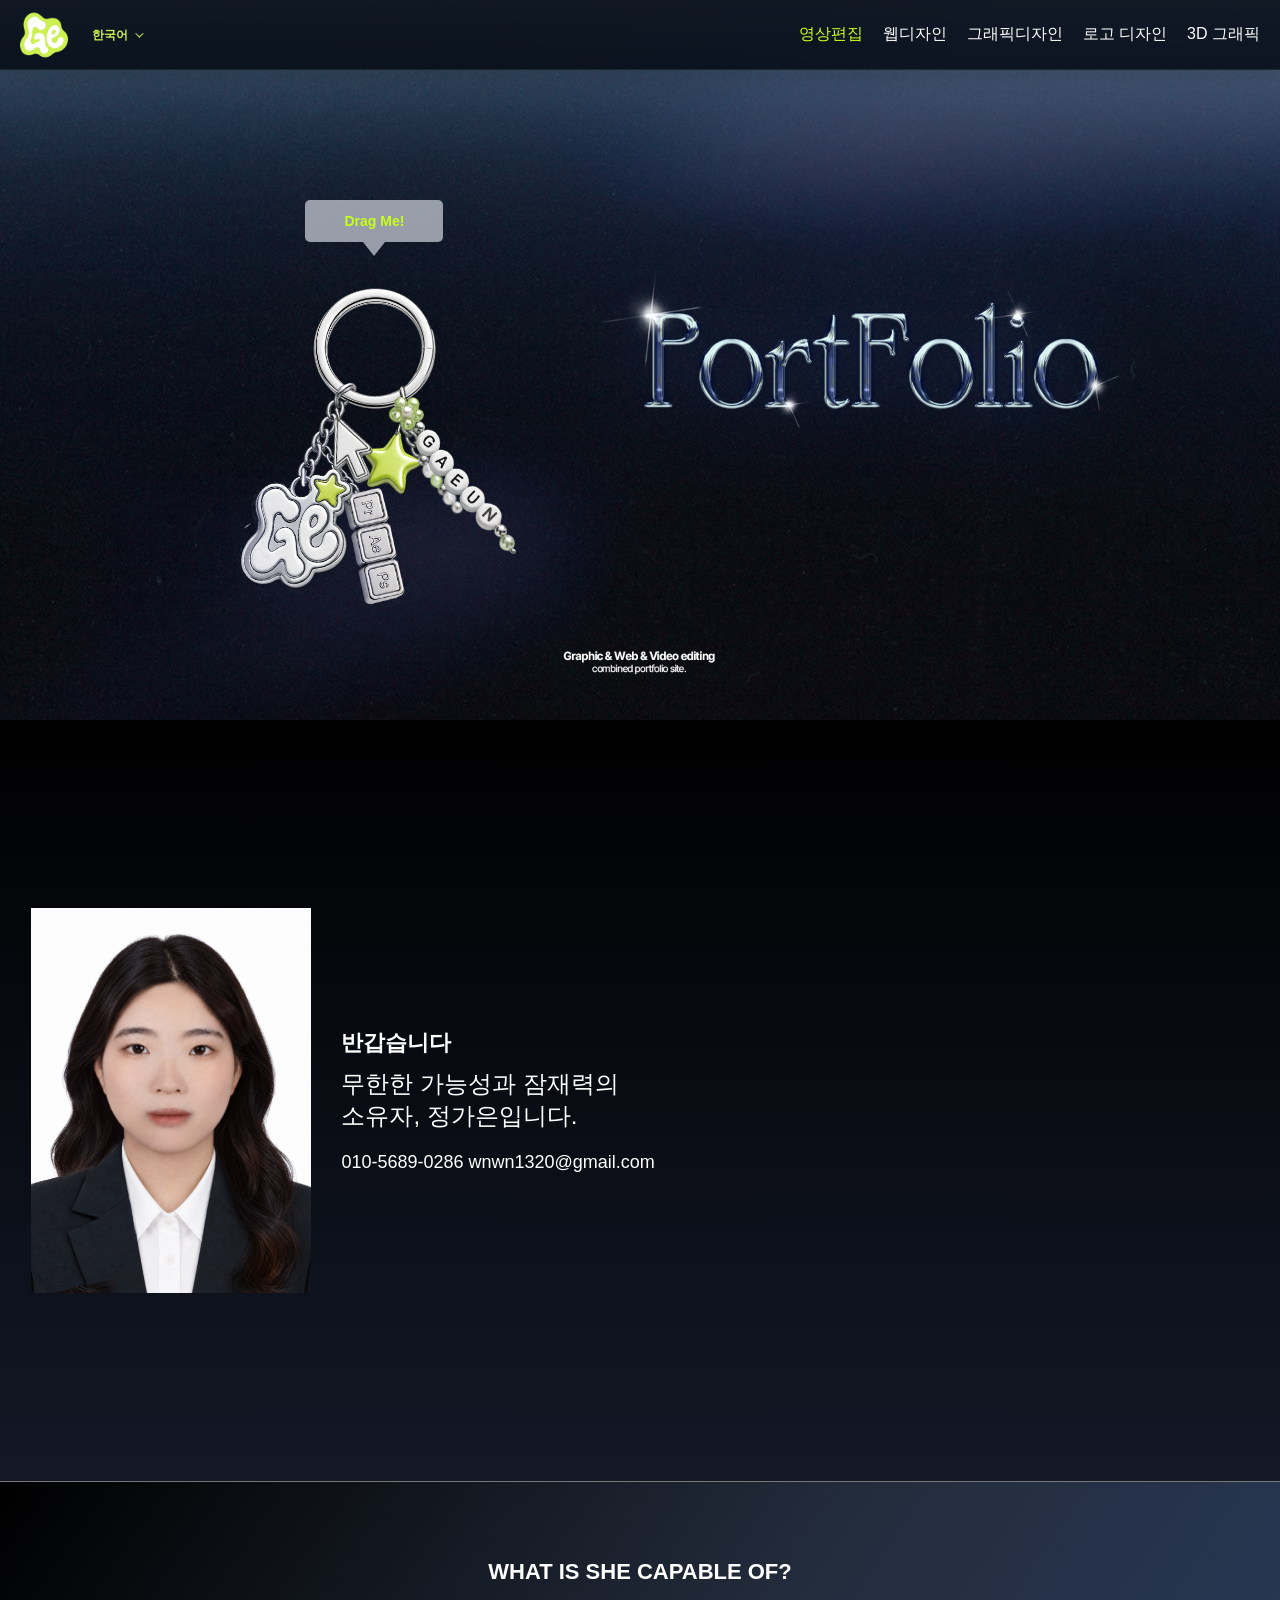
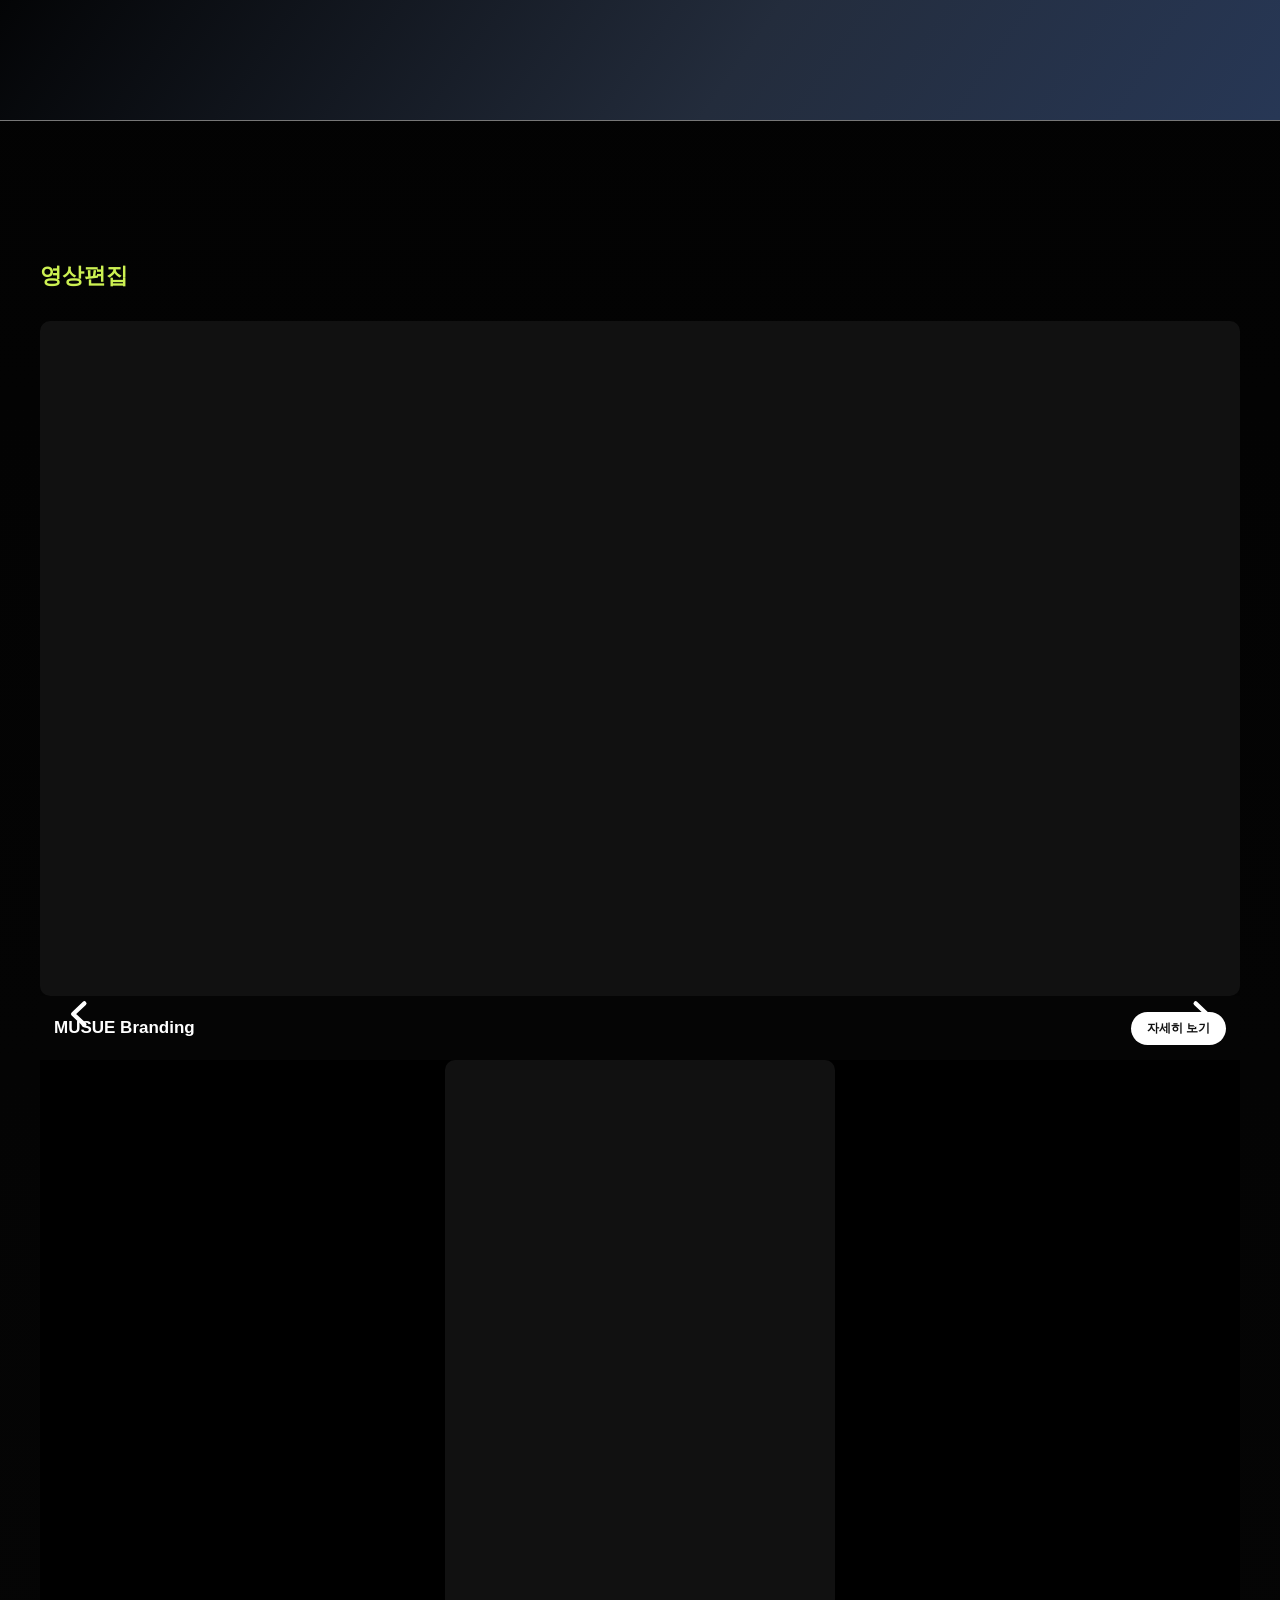
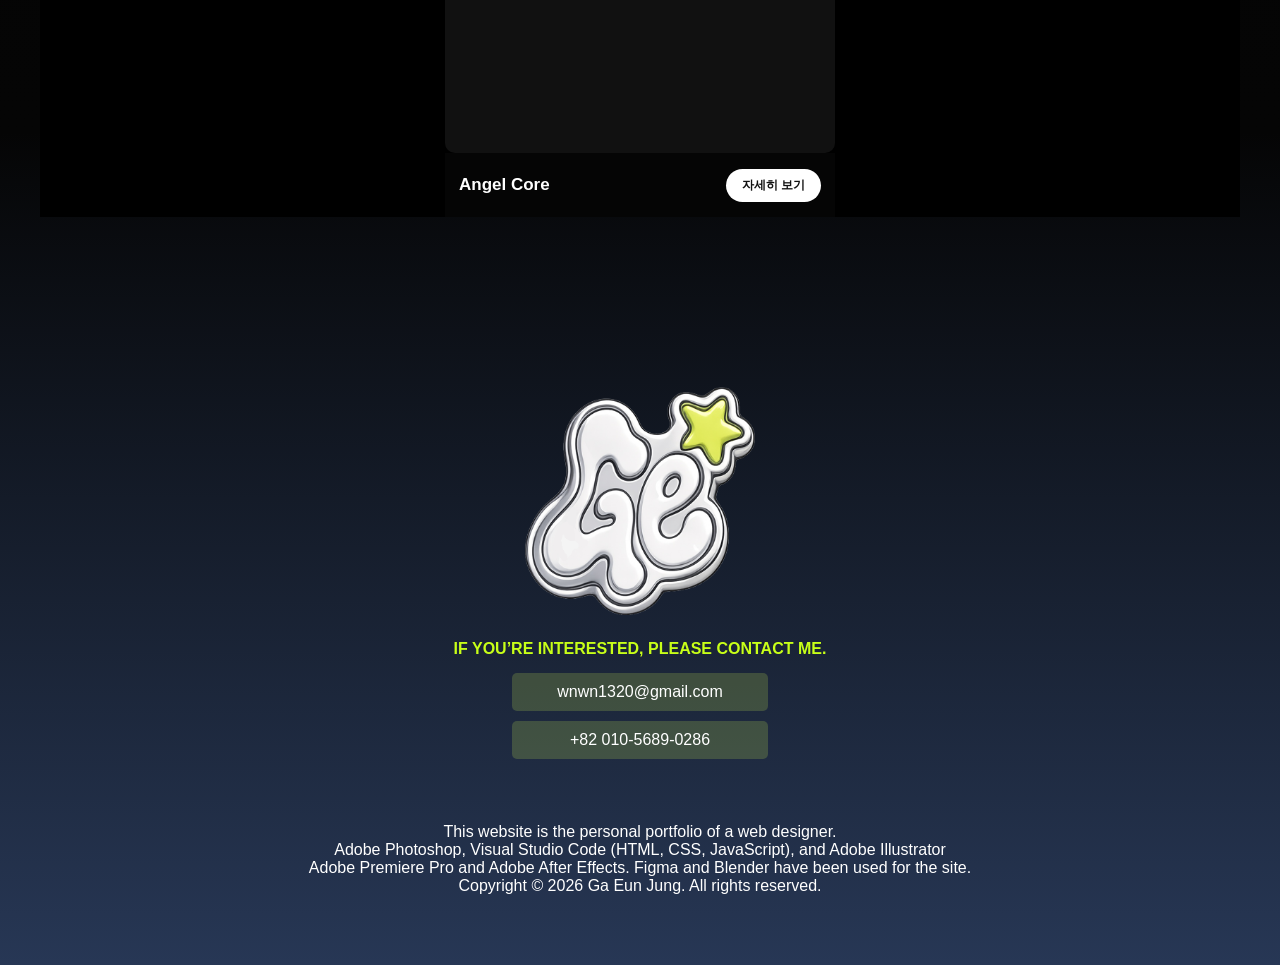
==== commit 44a0a414: "third commit" ====
--- a/index.html
+++ b/index.html
@@ -25,12 +25,12 @@
     <script src="https://cdn.jsdelivr.net/npm/swiper@12/swiper-bundle.min.js"></script>
     <link rel="stylesheet" href="css/sparkle.css">
     <link href="https://unpkg.com/aos@2.3.1/dist/aos.css" rel="stylesheet">
-    <link rel="stylesheet" href="css/style.css?v=39">
+    <link rel="stylesheet" href="css/style.css?v=41">
     <script src="js/sparkle.jquery.js"></script>
     <script src="https://unpkg.com/aos@2.3.1/dist/aos.js"></script>
     <script src="js/language.js" defer></script>
     <script src="js/keyring.js" defer></script>
-    <script src="js/index.js?v=33" defer></script>
+    <script src="js/index.js?v=34" defer></script>
 </head>
 
 <body>
@@ -288,36 +288,43 @@
                     <div class="inner swiper">
                         <h3>영상편집</h3>
                         <div class="swiper-wrapper">
-                            <!-- MUSUE Branding: 아래 data- 항목을 수정하면 카드와 모달에 반영됩니다. -->
-                            <div class="swiper-slide" data-title="MUSUE Branding"
-                                data-main-video="https://www.youtube.com/embed/HniXhLWaNQk?si=klGVutPGAa4k_1b_"
-                                data-short-video="https://www.youtube.com/embed/-wXeps7O-40"
-                                data-overview="MUSUE는 신화 속 뮤즈와 현대 여성의 자기표현을 결합한 가상 코스메틱 브랜딩 프로젝트입니다.&lt;br&gt;&lt;br&gt;SNS 속 획일화된 아름다움의 기준에서 벗어나, 개인이 자신의 고유한 분위기와 아름다움을 발견할 수 있도록 브랜드 콘셉트, 비주얼 아이덴티티, 제품 디자인, 영상 콘텐츠까지 통합적으로 기획했습니다."
-                                data-project-type="Cosmetic Branding / AI Visual Production"
-                                data-project-goal="자기표현 중심의 색조 코스메틱 브랜드 구축"
-                                data-project-scope="Brand Concept, Logo, Package, Product Visual, Motion Film"
-                                data-project-role="기획, 리서치, 비주얼 디렉션, 프롬프트 설계, 영상 편집"
-                                data-planning="프로젝트 목표와 타깃, 콘셉트, 콘텐츠 구성 및 제작 방향을 정리했습니다."
-                                data-planning-link="https://www.figma.com/deck/ugkdVmFSzHIxq0CHmGHEUo/MUSUE-%EA%B8%B0%ED%9A%8D%EC%84%9C?node-id=1-42&amp;t=hNlp51SowZSZVLNz-1"
-                                data-tasks="&lt;li&gt;콘셉트 기획 및 비주얼 방향 설정&lt;/li&gt;&lt;li&gt;디자인 제작 및 디테일 보정&lt;/li&gt;"
-                                data-tools="Premiere Pro · After Effects" data-contribution="100%">
+                            <!-- MUSUE Branding: project-details 안의 HTML을 수정하면 카드와 모달에 반영됩니다. -->
+                            <div class="swiper-slide">
+                                <div class="project-details">
+                                    <h4 class="project-title">MUSUE Branding</h4>
+                                    <p class="project-overview">MUSUE는 신화 속 뮤즈와 현대 여성의 자기표현을 결합한 가상 코스메틱 브랜딩 프로젝트입니다.<br><br>SNS 속 획일화된 아름다움의 기준에서 벗어나, 개인이 자신의 고유한 분위기와 아름다움을 발견할 수 있도록 브랜드 콘셉트, 비주얼 아이덴티티, 제품 디자인, 영상 콘텐츠까지 통합적으로 기획했습니다.</p>
+                                    <p class="project-type">Cosmetic Branding / AI Visual Production</p>
+                                    <p class="project-goal">자기표현 중심의 색조 코스메틱 브랜드 구축</p>
+                                    <p class="project-scope">Brand Concept, Logo, Package, Product Visual, Motion Film</p>
+                                    <p class="project-role">기획, 리서치, 비주얼 디렉션, 프롬프트 설계, 영상 편집</p>
+                                    <p class="project-planning">프로젝트 목표와 타깃, 콘셉트, 콘텐츠 구성 및 제작 방향을 정리했습니다.</p>
+                                    <a class="project-planning-link" href="https://www.figma.com/deck/ugkdVmFSzHIxq0CHmGHEUo/MUSUE-%EA%B8%B0%ED%9A%8D%EC%84%9C?node-id=1-42&amp;t=hNlp51SowZSZVLNz-1">기획서</a>
+                                    <ul class="project-tasks"><li>콘셉트 기획 및 비주얼 방향 설정</li><li>디자인 제작 및 디테일 보정</li></ul>
+                                    <p class="project-tools">Premiere Pro · After Effects</p>
+                                    <p class="project-contribution">100%</p>
+                                    <a class="project-main-video" href="https://www.youtube.com/embed/HniXhLWaNQk?si=klGVutPGAa4k_1b_">Main video</a>
+                                    <a class="project-short-video" href="https://www.youtube.com/embed/-wXeps7O-40">Short-form video</a>
+                                </div>
                                 <iframe src="https://www.youtube.com/embed/HniXhLWaNQk?si=klGVutPGAa4k_1b_" title="MUSUE Branding" frameborder="0"
                                     allow="accelerometer; autoplay; clipboard-write; encrypted-media; gyroscope; picture-in-picture; web-share"
                                     referrerpolicy="strict-origin-when-cross-origin" allowfullscreen></iframe>
                             </div>
-                            <!-- 영상편집 02: 아래 data- 항목을 수정하면 카드와 모달에 반영됩니다. -->
-                            <div class="swiper-slide shorts-slide" data-title="Angel Core"
-                                data-video="https://www.youtube.com/embed/Ye0f9qGRzDM?playsinline=1&amp;origin=http%3A%2F%2F127.0.0.1%3A5500&amp;autoplay=1&amp;mute=1&amp;loop=1&amp;playlist=Ye0f9qGRzDM"
-                                data-overview="4시간의 제한된 제작 시간 안에 이미지 생성부터 영상화, 편집까지 완성한 15초 분량의 AI 비주얼 필름입니다. <br>
+                            <!-- 영상편집 02: project-details 안의 HTML을 수정하면 카드와 모달에 반영됩니다. -->
+                            <div class="swiper-slide shorts-slide">
+                                <div class="project-details">
+                                    <h4 class="project-title">Angel Core</h4>
+                                    <p class="project-overview">4시간의 제한된 제작 시간 안에 이미지 생성부터 영상화, 편집까지 완성한 15초 분량의 AI 비주얼 필름입니다. <br>
                                 Chat GPT로 기본적인 스토리보드 이미지와 프롬프트를, Google Flow로 영상을 제작했고, Premire Pro로 흐름에 맞게 컷편집 / 배경음악을 넣어<br> 후처리했습니다. <br>
-                                리미널 스페이스와 엔젤코어를 결합하여 현실적인 공간에 비현실적인 천사가 등장하는 장면을 연출했습니다."
-                                data-planning="[생성형 AI를 활용해 짧은 시간 안에 일관된 캐릭터와 세계관을 구축할 수 있을까?]를 목적으로 기획한 작업물입니다.<br><br>
+                                리미널 스페이스와 엔젤코어를 결합하여 현실적인 공간에 비현실적인 천사가 등장하는 장면을 연출했습니다.</p>
+                                    <p class="project-planning">[생성형 AI를 활용해 짧은 시간 안에 일관된 캐릭터와 세계관을 구축할 수 있을까?]를 목적으로 기획한 작업물입니다.<br><br>
                                 생성형 AI로 여러 장면을 제작할 경우 인물의 외형이 달라지거나 영상 전체의 분위기가 흔들리는 경우가 많습니다. 이러한 한계를 보완하면서도 하나의 연결된 영상으로 완성할 수 있는지를 확인하고자 했습니다.<br><br>
-                                제작 시간은 4시간, 영상 길이는 15초 이내로 제한했으며, 동일한 주인공과 세계관을 유지하는 짧은 비주얼 필름을 목표로 설정했습니다. 이를 통해 이미지 생성부터 영상화와 편집까지 이어지는 제작 과정의 가능성과 효율성을 함께 확인하고자 했습니다."
-                                data-planning-image="images/moodboard_reference-web.webp"
-                                data-planning-image-alt="Angel Core 무드보드 및 프롬프트 작업 과정"
-                                data-tasks="&lt;li&gt;비주얼 콘셉트 및 캐릭터 설정&lt;/li&gt;&lt;li&gt;AI 이미지 생성과 프롬프트 설계&lt;/li&gt;&lt;li&gt;인물·의상·배경의 장면 일관성 보정&lt;/li&gt;&lt;li&gt;영상 생성 및 최종 편집·색보정&lt;/li&gt;"
-                                data-tools="ChatGPT · Google Flow · Premiere Pro" data-contribution="100%">
+                                제작 시간은 4시간, 영상 길이는 15초 이내로 제한했으며, 동일한 주인공과 세계관을 유지하는 짧은 비주얼 필름을 목표로 설정했습니다. 이를 통해 이미지 생성부터 영상화와 편집까지 이어지는 제작 과정의 가능성과 효율성을 함께 확인하고자 했습니다.</p>
+                                    <img class="project-planning-image" src="images/moodboard_reference-web.webp" alt="Angel Core 무드보드 및 프롬프트 작업 과정">
+                                    <ul class="project-tasks"><li>비주얼 콘셉트 및 캐릭터 설정</li><li>AI 이미지 생성과 프롬프트 설계</li><li>인물·의상·배경의 장면 일관성 보정</li><li>영상 생성 및 최종 편집·색보정</li></ul>
+                                    <p class="project-tools">ChatGPT · Google Flow · Premiere Pro</p>
+                                    <p class="project-contribution">100%</p>
+                                    <a class="project-main-video" href="https://www.youtube.com/embed/Ye0f9qGRzDM?playsinline=1&amp;origin=http%3A%2F%2F127.0.0.1%3A5500&amp;autoplay=1&amp;mute=1&amp;loop=1&amp;playlist=Ye0f9qGRzDM">Main video</a>
+                                </div>
 
                                 <iframe
                                     src="https://www.youtube.com/embed/Ye0f9qGRzDM?playsinline=1&amp;origin=http%3A%2F%2F127.0.0.1%3A5500&amp;autoplay=1&amp;mute=1&amp;loop=1&amp;playlist=Ye0f9qGRzDM"
@@ -344,17 +351,7 @@
                         <h3>웹디자인</h3>
                         <div class="swiper">
                             <div class="swiper-wrapper">
-                                <div class="swiper-slide" data-title="오너라 반응형 웹 플랫폼"
-                                    data-detail-image="images/web/onera/desktop-home-web.webp"
-                                    data-pc-images="images/web/onera/desktop-home-web.webp|images/web/onera/desktop-login.png|images/web/onera/desktop-notice.png|images/web/onera/desktop-product-list.jpg|images/web/onera/desktop-product-detail-web.webp|images/web/onera/desktop-quote-card-payment.png|images/web/onera/desktop-order-history.png"
-                                    data-pc-labels="데스크톱 메인 페이지|데스크톱 로그인 페이지|데스크톱 공지사항 페이지|데스크톱 상품 목록 페이지|데스크톱 상품 상세 페이지 — 안마의자|데스크톱 견적 작성 페이지 — 카드결제|데스크톱 주문 내역 페이지"
-                                    data-mobile-images="images/web/onera/mobile-home.png|images/web/onera/mobile-login.png|images/web/onera/mobile-notice.png|images/web/onera/mobile-search-results.png|images/web/onera/mobile-product-list-filter.png|images/web/onera/mobile-product-detail.png|images/web/onera/mobile-quote-card-payment.png|images/web/onera/mobile-order-history.png"
-                                    data-mobile-labels="모바일 메인 페이지|모바일 로그인 페이지|모바일 공지사항 페이지|모바일 검색 결과 페이지|모바일 상품 목록 및 검색 필터|모바일 상품 상세 페이지 — 안마의자|모바일 견적 작성 페이지 — 카드결제|모바일 주문 내역 페이지"
-                                    data-admin-images="images/web/onera/admin-dashboard.png|images/web/onera/admin-notice-list.png|images/web/onera/admin-notice-create.png|images/web/onera/admin-category-management.png|images/web/onera/admin-promotion-management.png|images/web/onera/admin-promotion-preview.png|images/web/onera/admin-contract-management.png|images/web/onera/admin-settlement-management.png|images/web/onera/admin-partner-create.png"
-                                    data-admin-labels="관리자 대시보드|공지사항 관리|공지사항 작성|카테고리 관리|프로모션 관리|프로모션 미리보기|계약 관리|정산 관리|협력업체 등록"
-                                    data-overview="렌탈·관리 서비스 이용자를 위한 오너라 반응형 웹 플랫폼 디자인입니다. 고객용 메인·상품 상세·견적 작성 흐름과 운영자를 위한 관리자 대시보드까지 하나의 서비스 경험으로 설계했습니다. 현재는 실제 출시를 준비 중인 프로젝트입니다.<br>소요기간 : 4개월"
-                                    data-tasks="&lt;li&gt;고객용 PC·모바일 반응형 화면 설계&lt;/li&gt;&lt;li&gt;상품 상세 및 견적 작성 사용자 흐름 구성&lt;/li&gt;&lt;li&gt;제품군별 목록 화면과 관리자 대시보드 디자인&lt;/li&gt;"
-                                    data-tools="Figma · Photoshop" data-contribution="100%">
+                                <div class="swiper-slide">
                                     <img src="images/web/onera/desktop-home-thumb.webp" alt="오너라 데스크톱 메인 화면" loading="lazy">
                                     <div class="web-desc">
                                         <strong>
@@ -371,11 +368,63 @@
                                             </ul>
                                         </div>
                                     </div>
-                                </div>
-                                <div class="swiper-slide" data-title="Zenir 웹 디자인"
-                                    data-detail-image="images/web/zenir/PC_main_fullpage_fix.jpg"
-                                    data-pc-images="images/web/zenir/PC_main_fullpage_fix.jpg|images/web/zenir/PC_Product_detail.jpg|images/web/zenir/PC_Product_list_us.jpg|images/web/zenir/PC_about.jpg"
-                                    data-pc-labels="Zenir 데스크톱 메인 페이지|Zenir 상품 상세 페이지|Zenir 상품 목록 페이지|Zenir 브랜드 소개 페이지">
+                                    <!-- 상세 모달 내용: 아래 HTML을 직접 수정하면 됩니다. -->
+                                    <div class="project-details">
+                                        <h4 class="project-title">오너라 반응형 웹 플랫폼</h4>
+                                        <p class="project-overview">
+                                            렌탈·관리 서비스 이용자를 위한 오너라 반응형 웹 플랫폼 디자인입니다.<br>
+                                            고객용 메인·상품 상세·견적 작성 흐름과 운영자를 위한 관리자 대시보드까지 하나의 서비스 경험으로 설계했습니다.<br>
+                                            현재 실제 출시를 준비 중인 프로젝트입니다.<br>소요기간: 4개월 (2026.03 ~ 2026.07)
+                                        </p>
+                                        <ul class="project-tasks">
+                                            <li>고객용 PC·모바일 반응형 화면 설계</li>
+                                            <li>상품 상세 및 견적 작성 사용자 흐름 구성</li>
+                                            <li>제품군별 목록 화면과 관리자 대시보드 디자인</li>
+                                        </ul>
+                                        <p class="project-tools">Figma · Photoshop</p>
+                                        <p class="project-contribution">100%</p>
+                                        <div class="project-gallery project-gallery--pc">
+                                            <figure><img src="images/web/onera/desktop-home-web.webp" alt="데스크톱 메인 페이지"><figcaption>데스크톱 메인 페이지</figcaption></figure>
+                                            <figure><img src="images/web/onera/desktop-login.png" alt="데스크톱 로그인 페이지"><figcaption>데스크톱 로그인 페이지</figcaption></figure>
+                                            <figure><img src="images/web/onera/desktop-notice.png" alt="데스크톱 공지사항 페이지"><figcaption>데스크톱 공지사항 페이지</figcaption></figure>
+                                            <figure><img src="images/web/onera/desktop-product-list.jpg" alt="데스크톱 상품 목록 페이지"><figcaption>데스크톱 상품 목록 페이지</figcaption></figure>
+                                            <figure><img src="images/web/onera/desktop-product-detail-web.webp" alt="데스크톱 상품 상세 페이지 — 안마의자"><figcaption>데스크톱 상품 상세 페이지 — 안마의자</figcaption></figure>
+                                            <figure><img src="images/web/onera/desktop-quote-card-payment.png" alt="데스크톱 견적 작성 페이지 — 카드결제"><figcaption>데스크톱 견적 작성 페이지 — 카드결제</figcaption></figure>
+                                            <figure><img src="images/web/onera/desktop-order-history.png" alt="데스크톱 주문 내역 페이지"><figcaption>데스크톱 주문 내역 페이지</figcaption></figure>
+                                        </div>
+                                        <div class="project-gallery project-gallery--mobile">
+                                            <figure><img src="images/web/onera/mobile-home.png" alt="모바일 메인 페이지"><figcaption>모바일 메인 페이지</figcaption></figure>
+                                            <figure><img src="images/web/onera/mobile-login.png" alt="모바일 로그인 페이지"><figcaption>모바일 로그인 페이지</figcaption></figure>
+                                            <figure><img src="images/web/onera/mobile-notice.png" alt="모바일 공지사항 페이지"><figcaption>모바일 공지사항 페이지</figcaption></figure>
+                                            <figure><img src="images/web/onera/mobile-search-results.png" alt="모바일 검색 결과 페이지"><figcaption>모바일 검색 결과 페이지</figcaption></figure>
+                                            <figure><img src="images/web/onera/mobile-product-list-filter.png" alt="모바일 상품 목록 및 검색 필터"><figcaption>모바일 상품 목록 및 검색 필터</figcaption></figure>
+                                            <figure><img src="images/web/onera/mobile-product-detail.png" alt="모바일 상품 상세 페이지 — 안마의자"><figcaption>모바일 상품 상세 페이지 — 안마의자</figcaption></figure>
+                                            <figure><img src="images/web/onera/mobile-quote-card-payment.png" alt="모바일 견적 작성 페이지 — 카드결제"><figcaption>모바일 견적 작성 페이지 — 카드결제</figcaption></figure>
+                                            <figure><img src="images/web/onera/mobile-order-history.png" alt="모바일 주문 내역 페이지"><figcaption>모바일 주문 내역 페이지</figcaption></figure>
+                                        </div>
+                                        <div class="project-gallery project-gallery--admin">
+                                            <figure><img src="images/web/onera/admin-dashboard.png" alt="관리자 대시보드"><figcaption>관리자 대시보드</figcaption></figure>
+                                            <figure><img src="images/web/onera/admin-notice-list.png" alt="공지사항 관리"><figcaption>공지사항 관리</figcaption></figure>
+                                            <figure><img src="images/web/onera/admin-notice-create.png" alt="공지사항 작성"><figcaption>공지사항 작성</figcaption></figure>
+                                            <figure><img src="images/web/onera/admin-category-management.png" alt="카테고리 관리"><figcaption>카테고리 관리</figcaption></figure>
+                                            <figure><img src="images/web/onera/admin-promotion-management.png" alt="프로모션 관리"><figcaption>프로모션 관리</figcaption></figure>
+                                            <figure><img src="images/web/onera/admin-promotion-preview.png" alt="프로모션 미리보기"><figcaption>프로모션 미리보기</figcaption></figure>
+                                            <figure><img src="images/web/onera/admin-contract-management.png" alt="계약 관리"><figcaption>계약 관리</figcaption></figure>
+                                            <figure><img src="images/web/onera/admin-settlement-management.png" alt="정산 관리"><figcaption>정산 관리</figcaption></figure>
+                                            <figure><img src="images/web/onera/admin-partner-create.png" alt="협력업체 등록"><figcaption>협력업체 등록</figcaption></figure>
+                                        </div>
+                                    </div>
+                                </div>
+                                <div class="swiper-slide">
+                                    <div class="project-details">
+                                        <h4 class="project-title">Zenir 웹 디자인</h4>
+                                        <div class="project-gallery project-gallery--pc">
+                                            <figure><img src="images/web/zenir/PC_main_fullpage_fix.jpg" alt="Zenir 데스크톱 메인 페이지"><figcaption>Zenir 데스크톱 메인 페이지</figcaption></figure>
+                                            <figure><img src="images/web/zenir/PC_Product_detail.jpg" alt="Zenir 상품 상세 페이지"><figcaption>Zenir 상품 상세 페이지</figcaption></figure>
+                                            <figure><img src="images/web/zenir/PC_Product_list_us.jpg" alt="Zenir 상품 목록 페이지"><figcaption>Zenir 상품 목록 페이지</figcaption></figure>
+                                            <figure><img src="images/web/zenir/PC_about.jpg" alt="Zenir 브랜드 소개 페이지"><figcaption>Zenir 브랜드 소개 페이지</figcaption></figure>
+                                        </div>
+                                    </div>
                                     <img src="images/web/zenir/PC_main_fullpage_fix.jpg" alt="Zenir 웹디자인 메인 화면" loading="lazy">
                                     <div class="web-desc">
                                         <strong>
@@ -420,65 +469,120 @@
                 <section class="graphic-design swiper inner">
                     <h3>그래픽 디자인</h3>
                     <div class="swiper-wrapper">
-                        <div class="swiper-slide long-page-project" data-title="생모단 180 상세페이지"
-                            data-detail-image="images/graphic/생모단180-상세페이지.jpg"
-                            data-overview="생모단 180 제품의 정보를 효과적으로 전달할 수 있도록 구성한 롱폼 상세페이지 디자인입니다."
-                            data-tasks="&lt;li&gt;제품 정보 구조 및 콘텐츠 흐름 구성&lt;/li&gt;&lt;li&gt;상세페이지 비주얼 디자인&lt;/li&gt;&lt;li&gt;웹 게시용 이미지 제작&lt;/li&gt;"
-                            data-tools="Photoshop" data-contribution="100%">
+                        <div class="swiper-slide long-page-project">
+                            <div class="project-details">
+                                <h4 class="project-title">생모단 180 상세페이지</h4>
+                                <p class="project-overview">생모단 180 제품의 정보를 효과적으로 전달할 수 있도록 구성한 롱폼 상세페이지 디자인입니다.</p>
+                                <ul class="project-tasks"><li>제품 정보 구조 및 콘텐츠 흐름 구성</li><li>상세페이지 비주얼 디자인</li><li>웹 게시용 이미지 제작</li></ul>
+                                <p class="project-tools">Photoshop, After Effects, Premiere Pro, Google Flow</p>
+                                <p class="project-contribution">100%</p>
+                                <div class="project-gallery project-gallery--detail project-gallery--continuous">
+                                    <figure><img src="images/graphic/180-detail-page/생모단-01.jpg" alt="생모단 180 상세페이지 1"></figure>
+                                    <figure><img src="images/graphic/180-detail-page/생모단-02.gif" alt="생모단 180 상세페이지 2"></figure>
+                                    <figure><img src="images/graphic/180-detail-page/생모단-03.jpg" alt="생모단 180 상세페이지 3"></figure>
+                                    <figure><img src="images/graphic/180-detail-page/생모단-04.gif" alt="생모단 180 상세페이지 4"></figure>
+                                    <figure><img src="images/graphic/180-detail-page/생모단-05.jpg" alt="생모단 180 상세페이지 5"></figure>
+                                    <figure><img src="images/graphic/180-detail-page/생모단-06.gif" alt="생모단 180 상세페이지 6"></figure>
+                                    <figure><img src="images/graphic/180-detail-page/생모단-07.jpg" alt="생모단 180 상세페이지 7"></figure>
+                                </div>
+                            </div>
                             <span>01</span>
                             <img src="images/graphic/생모단180-상세페이지.jpg" alt="생모단 180 제품 상세페이지" loading="lazy">
                         </div>
-                        <div class="swiper-slide" data-title="칼과 심장 앨범 아트"
-                            data-detail-images="images/graphic/album-art-cover-web.webp|images/graphic/album-art-mockup-web.webp"
-                            data-overview="디자인 스터디에서 제시된 ‘칼’과 ‘심장’이라는 두 가지 키워드를 바탕으로 제작한 콘셉트 앨범 아트입니다. 어두운 질감과 강한 명암, 금속성 타이포그래피를 활용해 긴장감 있는 비주얼을 구성했습니다."
-                            data-tasks="&lt;li&gt;키워드 해석 및 비주얼 콘셉트 설정&lt;/li&gt;&lt;li&gt;이미지 합성과 타이포그래피 디자인&lt;/li&gt;&lt;li&gt;앨범 패키지 목업 제작&lt;/li&gt;"
-                            data-tools="Photoshop" data-contribution="100%">
+                        <div class="swiper-slide">
+                            <div class="project-details">
+                                <h4 class="project-title">칼과 심장 앨범 아트</h4>
+                                <p class="project-overview">디자인 스터디에서 제시된 ‘칼’과 ‘심장’이라는 두 가지 키워드를 바탕으로 제작한 콘셉트 앨범 아트입니다. 어두운 질감과 강한 명암, 금속성 타이포그래피를 활용해 긴장감 있는 비주얼을 구성했습니다.</p>
+                                <ul class="project-tasks"><li>키워드 해석 및 비주얼 콘셉트 설정</li><li>이미지 합성과 타이포그래피 디자인</li><li>앨범 패키지 목업 제작</li></ul>
+                                <p class="project-tools">Photoshop</p>
+                                <p class="project-contribution">100%</p>
+                                <div class="project-gallery project-gallery--detail">
+                                    <figure><img src="images/graphic/album-art-cover-web.webp" alt="칼과 심장 앨범 아트"></figure>
+                                    <figure><img src="images/graphic/album-art-mockup-web.webp" alt="칼과 심장 앨범 아트"></figure>
+                                </div>
+                            </div>
                             <span>02</span>
                             <img src="images/graphic/album-art-cover-thumb.webp" alt="칼과 심장 키워드를 활용한 콘셉트 앨범 아트" loading="lazy">
                         </div>
-                        <div class="swiper-slide" data-title="웨딩 포스터 디자인"
-                            data-detail-images="images/graphic/wedding-poster-a-web.webp|images/graphic/wedding-poster-b-web.webp"
-                            data-overview="실제 결혼식을 위해 제작한 웨딩 포스터입니다. 두 사람의 자연스러운 사진을 중심으로 영화 포스터형 구성과 콜라주형 구성의 A/B 시안을 제작했습니다."
-                            data-tasks="&lt;li&gt;사진 선정 및 색감 보정&lt;/li&gt;&lt;li&gt;서로 다른 방향의 A/B 시안 구성&lt;/li&gt;&lt;li&gt;행사 정보와 메시지를 고려한 타이포그래피 배치&lt;/li&gt;"
-                            data-tools="Photoshop" data-contribution="100%">
+                        <div class="swiper-slide">
+                            <div class="project-details">
+                                <h4 class="project-title">웨딩 포스터 디자인</h4>
+                                <p class="project-overview">실제 결혼식을 위해 제작한 웨딩 포스터입니다. 두 사람의 자연스러운 사진을 중심으로 영화 포스터형 구성과 콜라주형 구성의 A/B 시안을 제작했습니다.</p>
+                                <ul class="project-tasks"><li>사진 선정 및 색감 보정</li><li>서로 다른 방향의 A/B 시안 구성</li><li>행사 정보와 메시지를 고려한 타이포그래피 배치</li></ul>
+                                <p class="project-tools">Photoshop</p>
+                                <p class="project-contribution">100%</p>
+                                <div class="project-gallery project-gallery--detail">
+                                    <figure><img src="images/graphic/wedding-poster-a-web.webp" alt="웨딩 포스터 디자인"></figure>
+                                    <figure><img src="images/graphic/wedding-poster-b-web.webp" alt="웨딩 포스터 디자인"></figure>
+                                </div>
+                            </div>
                             <span>03</span>
                             <img src="images/graphic/wedding-poster-a-thumb.webp" alt="실제 결혼식을 위해 제작한 웨딩 포스터 A안" loading="lazy">
                         </div>
-                        <div class="swiper-slide" data-title="DotsMine Studio 명함 디자인"
-                            data-detail-images="images/graphic/dotsmine-business-card.png|images/graphic/dotsmine-business-card-mockup-web.webp"
-                            data-overview="실제 업체의 의뢰를 받아 제작하고 현재 사용 중인 명함 디자인입니다. 마인크래프트 서버 제작 스튜디오의 성격을 반영해 픽셀 그래픽과 블랙·옐로 컬러를 중심으로 아이덴티티를 구성했습니다."
-                            data-tasks="&lt;li&gt;업체 특성과 사용 목적 분석&lt;/li&gt;&lt;li&gt;명함 앞·뒷면 레이아웃 디자인&lt;/li&gt;&lt;li&gt;인쇄 적용을 고려한 정보 구조와 목업 제작&lt;/li&gt;"
-                            data-tools="Photoshop" data-contribution="100%">
+                        <div class="swiper-slide">
+                            <div class="project-details">
+                                <h4 class="project-title">DotsMine Studio 명함 디자인</h4>
+                                <p class="project-overview">실제 업체의 의뢰를 받아 제작하고 현재 사용 중인 명함 디자인입니다. 마인크래프트 서버 제작 스튜디오의 성격을 반영해 픽셀 그래픽과 블랙·옐로 컬러를 중심으로 아이덴티티를 구성했습니다.</p>
+                                <ul class="project-tasks"><li>업체 특성과 사용 목적 분석</li><li>명함 앞·뒷면 레이아웃 디자인</li><li>인쇄 적용을 고려한 정보 구조와 목업 제작</li></ul>
+                                <p class="project-tools">Photoshop</p>
+                                <p class="project-contribution">100%</p>
+                                <div class="project-gallery project-gallery--detail">
+                                    <figure><img src="images/graphic/dotsmine-business-card.png" alt="DotsMine Studio 명함 디자인"></figure>
+                                    <figure><img src="images/graphic/dotsmine-business-card-mockup-web.webp" alt="DotsMine Studio 명함 디자인"></figure>
+                                </div>
+                            </div>
                             <span>04</span>
                             <img src="images/graphic/dotsmine-business-card-mockup-thumb.webp" alt="DotsMine Studio 명함 목업" loading="lazy">
                         </div>
                     </div>
+                    <button class="web-swiper-button graphic-swiper-prev" type="button" aria-label="이전 그래픽 디자인">
+                        <svg viewBox="0 0 24 24" aria-hidden="true"><path d="M15.5 3.5 6.5 12l9 8.5" /></svg>
+                    </button>
+                    <button class="web-swiper-button graphic-swiper-next" type="button" aria-label="다음 그래픽 디자인">
+                        <svg viewBox="0 0 24 24" aria-hidden="true"><path d="m8.5 3.5 9 8.5-9 8.5" /></svg>
+                    </button>
                 </section>
                 <section class="logo-design swiper inner">
                     <h3>로고 디자인</h3>
                     <div class="logo-box swiper-wrapper">
-                        <div class="swiper-slide" data-title="GE 퍼스널 아이덴티티"
-                            data-overview="개인 포트폴리오의 시각적 정체성을 위해 제작한 GE 워드마크입니다. 유기적인 곡선과 선명한 라임 컬러를 활용해 자유롭고 개성 있는 이미지를 표현했습니다."
-                            data-tasks="&lt;li&gt;G와 E를 결합한 유기적 워드마크 디자인&lt;/li&gt;&lt;li&gt;포트폴리오 전반에 적용할 시그니처 컬러와 형태 구성&lt;/li&gt;"
-                            data-tools="Illustrator" data-contribution="100%">
+                        <div class="swiper-slide">
+                            <div class="project-details">
+                                <h4 class="project-title">GE 퍼스널 아이덴티티</h4>
+                                <p class="project-overview">개인 포트폴리오의 시각적 정체성을 위해 제작한 GE 워드마크입니다. 유기적인 곡선과 선명한 라임 컬러를 활용해 자유롭고 개성 있는 이미지를 표현했습니다.</p>
+                                <ul class="project-tasks"><li>G와 E를 결합한 유기적 워드마크 디자인</li><li>포트폴리오 전반에 적용할 시그니처 컬러와 형태 구성</li></ul>
+                                <p class="project-tools">Illustrator</p>
+                                <p class="project-contribution">100%</p>
+                            </div>
                             <img src="images/logo/ge-personal-logo.png" alt="GE 개인 포트폴리오 로고">
                         </div>
-                        <div class="swiper-slide" data-title="오너라 로고 디자인"
-                            data-overview="렌탈·관리 플랫폼 오너라의 서비스 아이덴티티를 위해 제작한 로고 디자인입니다."
-                            data-tasks="&lt;li&gt;브랜드 워드마크 및 심볼 디자인&lt;/li&gt;&lt;li&gt;서비스 화면을 고려한 컬러와 형태 정리&lt;/li&gt;"
-                            data-tools="Illustrator" data-contribution="100%">
+                        <div class="swiper-slide">
+                            <div class="project-details">
+                                <h4 class="project-title">오너라 로고 디자인</h4>
+                                <p class="project-overview">렌탈·관리 플랫폼 오너라의 서비스 아이덴티티를 위해 제작한 로고 디자인입니다.</p>
+                                <ul class="project-tasks"><li>브랜드 워드마크 및 심볼 디자인</li><li>서비스 화면을 고려한 컬러와 형태 정리</li></ul>
+                                <p class="project-tools">Illustrator</p>
+                                <p class="project-contribution">100%</p>
+                            </div>
                             <img src="images/logo/onera-logo.png" alt="오너라 종합 렌탈 플랫폼 로고">
                         </div>
-                        <div class="swiper-slide" data-title="MUSUE 로고 디자인"
-                            data-overview="신화 속 뮤즈와 현대 여성의 자기표현을 결합한 가상 코스메틱 브랜드 MUSUE의 로고 디자인입니다."
-                            data-tasks="&lt;li&gt;브랜드 콘셉트에 맞는 워드마크 디자인&lt;/li&gt;&lt;li&gt;뷰티 브랜드의 우아한 인상을 위한 곡선형 타이포그래피 구성&lt;/li&gt;"
-                            data-tools="Illustrator" data-contribution="100%">
+                        <div class="swiper-slide">
+                            <div class="project-details">
+                                <h4 class="project-title">MUSUE 로고 디자인</h4>
+                                <p class="project-overview">신화 속 뮤즈와 현대 여성의 자기표현을 결합한 가상 코스메틱 브랜드 MUSUE의 로고 디자인입니다.</p>
+                                <ul class="project-tasks"><li>브랜드 콘셉트에 맞는 워드마크 디자인</li><li>뷰티 브랜드의 우아한 인상을 위한 곡선형 타이포그래피 구성</li></ul>
+                                <p class="project-tools">Illustrator</p>
+                                <p class="project-contribution">100%</p>
+                            </div>
                             <img src="images/logo/musue-logo.png" alt="MUSUE 코스메틱 브랜드 로고">
                         </div>
-                        <div class="swiper-slide" data-title="아름다운 삶의 공간 로고 디자인"
-                            data-overview="홈페이지 리뉴얼 팀 프로젝트 ‘아름다운 삶의 공간’의 로고 디자인입니다."
-                            data-tasks="&lt;li&gt;숙소가 연상되도록 집 지붕 모양을 연결  &lt;/li&gt;&lt;li&gt;한글 워드마크와 슬로건 조합 구성&lt;/li&gt;"
-                            data-tools="Illustrator" data-contribution="100%">
+                        <div class="swiper-slide">
+                            <div class="project-details">
+                                <h4 class="project-title">아름다운 삶의 공간 로고 디자인</h4>
+                                <p class="project-overview">홈페이지 리뉴얼 팀 프로젝트 ‘아름다운 삶의 공간’의 로고 디자인입니다.</p>
+                                <ul class="project-tasks"><li>숙소가 연상되도록 집 지붕 모양을 연결  </li><li>한글 워드마크와 슬로건 조합 구성</li></ul>
+                                <p class="project-tools">Illustrator</p>
+                                <p class="project-contribution">100%</p>
+                            </div>
                             <img src="images/logo/asalmgong-logo.png" alt="아름다운 삶의 공간 로고">
                         </div>
                     </div>
@@ -490,15 +594,18 @@
                 <section class="threeD-graphic inner">
                     <h3>3D 그래픽</h3>
                     <div class="threeD-project-list">
-                        <div class="swiper-slide" data-title="EVE 캐릭터 모델링"
-                            data-videos="https://www.youtube.com/embed/U6VTMIFZaho|https://www.youtube.com/embed/td6QW_H_lRU"
-                            data-video-labels="데스크탑 펫 소개영상|댄싱 애니메이션"
-                            data-overview-tab-label="프로젝트 소개"
-                            data-tasks-tab-label="주요 작업"
-                            data-tools-tab-label="사용 툴"
-                            data-overview="Blender에서 익힌 모델링, 마테리얼, 리깅을 종합적으로 활용해 보고자 제작한 캐릭터입니다. 캐릭터를 직접 디자인하고, ChatGPT를 활용해 만든 삼면도를 바탕으로 모델링을 진행했습니다.&lt;br&gt;&lt;br&gt;리깅 숙련도를 높이기 위해 간단한 애니메이션을 제작했으며, 완성된 모델은 ChatGPT의 도움을 받아 데스크톱 펫으로도 구현했습니다.&lt;br&gt;&lt;br&gt;장면을 구성하는 책상과 모니터 화면은 직접 제작했으며, 의자·키보드·마우스는 에셋 라이브러리를 활용했습니다."
-                            data-tasks="&lt;li&gt;캐릭터 디자인 및 삼면도 제작&lt;/li&gt;&lt;li&gt;Blender 모델링·마테리얼·리깅&lt;/li&gt;&lt;li&gt;캐릭터 애니메이션 및 데스크톱 펫 구현&lt;/li&gt;&lt;li&gt;책상과 모니터 화면 제작 및 장면 구성&lt;/li&gt;"
-                            data-tools="Blender · ChatGPT" data-contribution="100%">
+                        <div class="swiper-slide">
+                            <div class="project-details">
+                                <h4 class="project-title">EVE 캐릭터 모델링</h4>
+                                <p class="project-overview">Blender에서 익힌 모델링, 마테리얼, 리깅을 종합적으로 활용해 보고자 제작한 캐릭터입니다. 캐릭터를 직접 디자인하고, ChatGPT를 활용해 만든 삼면도를 바탕으로 모델링을 진행했습니다.<br><br>리깅 숙련도를 높이기 위해 간단한 애니메이션을 제작했으며, 완성된 모델은 ChatGPT의 도움을 받아 데스크톱 펫으로도 구현했습니다.<br><br>장면을 구성하는 책상과 모니터 화면은 직접 제작했으며, 의자·키보드·마우스는 에셋 라이브러리를 활용했습니다.</p>
+                                <ul class="project-tasks"><li>캐릭터 디자인 및 삼면도 제작</li><li>Blender 모델링·마테리얼·리깅</li><li>캐릭터 애니메이션 및 데스크톱 펫 구현</li><li>책상과 모니터 화면 제작 및 장면 구성</li></ul>
+                                <p class="project-tools">Blender · ChatGPT</p>
+                                <p class="project-contribution">100%</p>
+                                <div class="project-videos">
+                                    <a href="https://www.youtube.com/embed/U6VTMIFZaho">데스크탑 펫 소개영상</a>
+                                    <a href="https://www.youtube.com/embed/td6QW_H_lRU">댄싱 애니메이션</a>
+                                </div>
+                            </div>
                             <img src="images/model.png" alt="EVE 캐릭터 3D 모델" loading="lazy">
                         </div>
                     </div>
@@ -550,7 +657,6 @@
             loop: true,
             observer: true,
             observeParents: true,
-
             breakpoints: {
                 768: {
                     slidesPerView: 3,
@@ -569,6 +675,10 @@
             loop: true,
             observer: true,
             observeParents: true,
+            navigation: {
+                prevEl: '.graphic-swiper-prev',
+                nextEl: '.graphic-swiper-next'
+            },
 
             breakpoints: {
                 768: {
--- a/css/style.css
+++ b/css/style.css
@@ -1032,6 +1032,7 @@
 .project-preview dd { margin: 0; }
 .project-detail-button { margin-top: 18px; padding: 10px 17px; color: #101010; font: inherit; font-weight: 700; background: #c8ff18; border: 0; border-radius: 999px; cursor: pointer; }
 .web-design .portfolio-project>.web-desc { display: none; }
+.project-details { display: none; }
 
 /* 프로젝트 상세 모달 */
 body.project-modal-open { overflow: hidden; }
@@ -1148,6 +1149,15 @@
 }
 .project-detail-gallery--mobile img { width: min(100%, 430px); }
 .project-detail-gallery--mobile figcaption { width: min(100%, 430px); }
+.project-detail-gallery--continuous {
+    display: block;
+    overflow: visible;
+    padding: 8px 0 20px;
+    scroll-snap-type: none;
+}
+.project-detail-gallery--continuous figure { width: min(100%, 900px); margin: 0 auto; }
+.project-detail-gallery--continuous img { width: 100%; margin: 0; border-radius: 0; }
+.project-detail-slider:has(.project-detail-gallery--continuous) .project-detail-slider__button { display: none; }
 .project-detail-slider { position: relative; padding-bottom: 30px; }
 .project-detail-slider__button {
     position: absolute;
@@ -1198,6 +1208,13 @@
 }
 .web-swiper-prev { left: 14px; }
 .web-swiper-next { right: 14px; }
+.graphic-swiper-prev { left: 14px; }
+.graphic-swiper-next { right: 14px; }
+.graphic-design > .graphic-swiper-prev,
+.graphic-design > .graphic-swiper-next {
+    position: absolute;
+    top: var(--graphic-nav-center, 50%);
+}
 .web-swiper-button svg { width: 28px; height: 38px; fill: none; stroke: currentColor; stroke-width: 3; stroke-linecap: round; stroke-linejoin: round; }
 .web-swiper-button:hover,
 .web-swiper-button:focus-visible { background: rgba(0, 0, 0, .75); }
@@ -1242,7 +1259,15 @@
 .project-summary dl, .project-summary dl div { margin: 0; }
 .project-summary dl div { display: grid; grid-template-columns: 82px minmax(0,1fr); gap: 8px; margin-top: 5px; font-size: 12px; line-height: 1.45; }
 .project-summary dt { color: #c8ff18; font-weight: 700; }
-.project-summary dd { min-width: 0; margin: 0; overflow: hidden; color: #cfcfcf; text-overflow: ellipsis; white-space: nowrap; }
+.project-summary dd {
+    min-width: 0;
+    margin: 0;
+    overflow: visible;
+    color: #cfcfcf;
+    text-overflow: clip;
+    overflow-wrap: anywhere;
+    white-space: normal;
+}
 .portfolio-project .project-visual { margin-bottom: 0; border-radius: 8px 8px 0 0; }
 .portfolio-project .project-preview { display: grid; inset: 0; place-items: center; padding: 18px; background: rgba(0,0,0,.64); opacity: 0; transform: none; transition: opacity .25s ease; }
 .portfolio-project .project-visual:hover .project-preview,
@@ -1500,8 +1525,7 @@
 
     .introduce .intro-left .pic img {
         display: block;
-
-        width: 100%;
+        width: 50%;
         height: auto;
     }
 
@@ -1760,7 +1784,7 @@
 
     .introduce .intro-left .pic img {
         display: block;
-        width: 100%;
+        width: 50%;
         height: auto;
     }
 
@@ -1926,69 +1950,6 @@
     .project-summary { min-height: 122px; padding: 15px; }
     .project-summary>strong { font-size: 15px; }
     .project-summary dl div { grid-template-columns: 72px minmax(0,1fr); font-size: 10px; }
-
-/* 카드 호버 패널 최종 동작 */
-.video-editing .portfolio-project,
-.web-design .portfolio-project,
-.graphic-design .portfolio-project,
-.logo-design .portfolio-project,
-.threeD-graphic .portfolio-project,
-.planning-design .portfolio-project { position: relative; display: flex; flex-direction: column; height: auto; overflow: hidden; border-radius: 10px; }
-.video-editing .project-visual,
-.planning-design .project-visual { position: relative; width: 100%; overflow: hidden; border-radius: 10px; }
-.portfolio-project .project-visual,
-.portfolio-project .project-visual>img { border-radius: 10px; }
-.portfolio-project .project-summary { position: absolute; z-index: 2; right: 0; bottom: 0; left: 0; min-height: 0; margin: 0; padding: 18px 20px 20px; background: rgba(24,24,24,.96); border: 0; border-radius: 10px; transform: translateY(calc(100% - 58px)); transition: transform .35s cubic-bezier(.22,.61,.36,1); }
-.portfolio-project .project-visual:hover .project-summary,
-.portfolio-project .project-visual:focus-within .project-summary { transform: translateY(0); }
-.portfolio-project .project-summary__detail { opacity: 0; transition: opacity .2s ease .08s; }
-.portfolio-project .project-visual:hover .project-summary__detail,
-.portfolio-project .project-visual:focus-within .project-summary__detail { opacity: 1; }
-.portfolio-project .project-summary>strong { margin-bottom: 16px; }
-.portfolio-project .project-detail-button { margin-top: 16px; }
-.web-design .swiper { margin-top: 38px; }
-.planning-design { padding: 70px 0 90px; overflow: hidden; }
-.planning-design h3 { color: #d7ff5f; }
-.planning-design .project-visual>img { display: block; width: 100%; height: auto; }
-
-@media screen and (max-width: 767px) {
-    .portfolio-project .project-summary { position: static; transform: none; border-radius: 10px; }
-    .portfolio-project .project-summary__detail { opacity: 1; }
-    .web-design .swiper { margin-top: 28px; }
-    .planning-design { width: calc(100% - 30px); padding: 0 0 55px; }
-}
-
-/* 요청 시안: 기본 제목 → 호버 시 정보 패널 */
-.graphic-design .portfolio-project>span { display: block; }
-.portfolio-project { overflow: visible !important; }
-.portfolio-project .project-visual { position: relative; overflow: hidden; }
-.portfolio-project .project-visual::after { position: absolute; z-index: 1; inset: 0; pointer-events: none; background: linear-gradient(180deg, rgba(0,0,0,.08) 0%, rgba(0,0,0,.76) 100%); opacity: 0; transition: opacity .35s ease; content: ''; }
-.portfolio-project .project-summary { transform: translateY(100%); }
-.portfolio-project .project-summary__detail { opacity: 1; }
-.portfolio-project .project-card-title { width: 100%; min-height: 52px; margin: 0; padding: 14px 4px 0; color: #fff; font-size: 20px; font-weight: 700; line-height: 1.3; transition: opacity .2s ease, visibility .2s ease; }
-.web-design .portfolio-project .project-card-title { width: 40%; }
-.portfolio-project:hover .project-visual::after,
-.portfolio-project.is-expanded .project-visual::after { opacity: 1; }
-.portfolio-project:hover .project-summary,
-.portfolio-project.is-expanded .project-summary { transform: translateY(0); }
-.portfolio-project:hover .project-card-title,
-.portfolio-project.is-expanded .project-card-title { visibility: hidden; opacity: 0; }
-.portfolio-project .project-summary>strong { font-size: 20px; }
-.portfolio-project .project-summary dl div { grid-template-columns: 100px minmax(0,1fr); font-size: 13px; }
-.portfolio-project .project-detail-button { display: block; margin: 18px 0 0 auto; }
-
-@media screen and (max-width: 767px) {
-    .portfolio-project .project-summary { position: absolute; transform: translateY(100%); }
-    .portfolio-project .project-summary__detail { opacity: 1; }
-    .portfolio-project .project-card-title { min-height: 44px; padding-top: 11px; font-size: 15px; }
-    .portfolio-project .project-summary>strong { font-size: 16px; }
-    .portfolio-project .project-summary dl div { grid-template-columns: 78px minmax(0,1fr); font-size: 11px; }
-    .web-design .portfolio-project .project-card-title { width: 88%; }
-}
-
-@media screen and (min-width: 768px) and (max-width: 1024px) {
-    .web-design .portfolio-project .project-card-title { width: 58%; }
-}
 
     .web-desc {
         width: 100%;
@@ -2402,33 +2363,11 @@
     display: block;
 }
 
-/* 세로로 긴 상세페이지는 카드 안에서만 상단 기준으로 잘라 썸네일로 표시 */
-.graphic-design .portfolio-project.long-page-project .project-visual {
-    position: relative;
-    width: 100%;
-    height: auto;
-    aspect-ratio: 1 / 1;
-    overflow: hidden;
-}
-
+/* 긴 상세페이지 썸네일도 다른 그래픽 카드와 같은 박스 구조를 사용하고 이미지만 상단 기준으로 자른다. */
 .graphic-design .portfolio-project.long-page-project .project-visual > img {
-    position: absolute;
-    inset: 0;
-    width: 100%;
     height: 100%;
     object-fit: cover;
     object-position: top center;
-}
-
-.graphic-design .portfolio-project.long-page-project .project-summary {
-    inset: auto 0 0 !important;
-    box-sizing: border-box;
-}
-
-.graphic-design .portfolio-project.long-page-project .project-card-title {
-    position: relative;
-    z-index: 3;
-    background: #080808;
 }
 
 .logo-design .logo-box .portfolio-project {
@@ -2466,6 +2405,10 @@
 }
 
 @media screen and (max-width: 767px) {
+    .web-design .swiper {
+        margin-top: 28px;
+    }
+
     .portfolio-project .project-summary {
         padding: 18px 20px;
     }
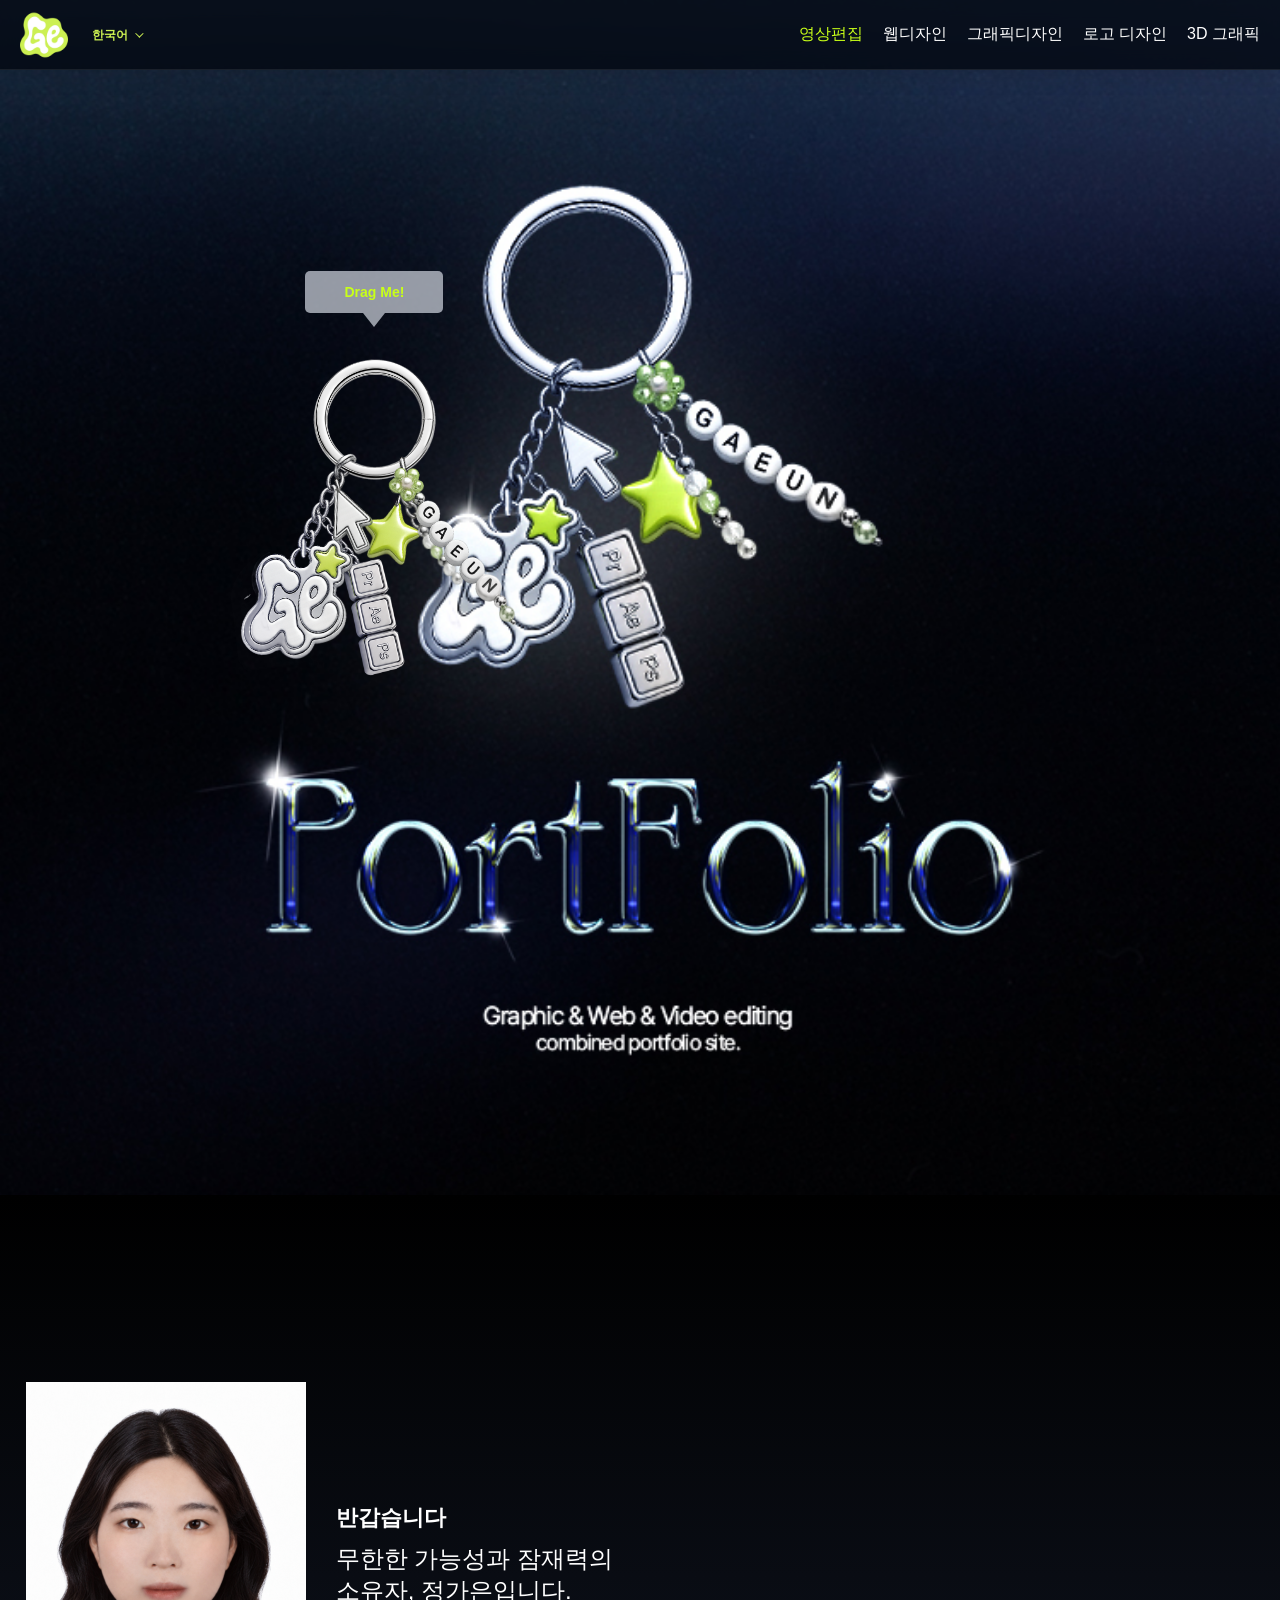
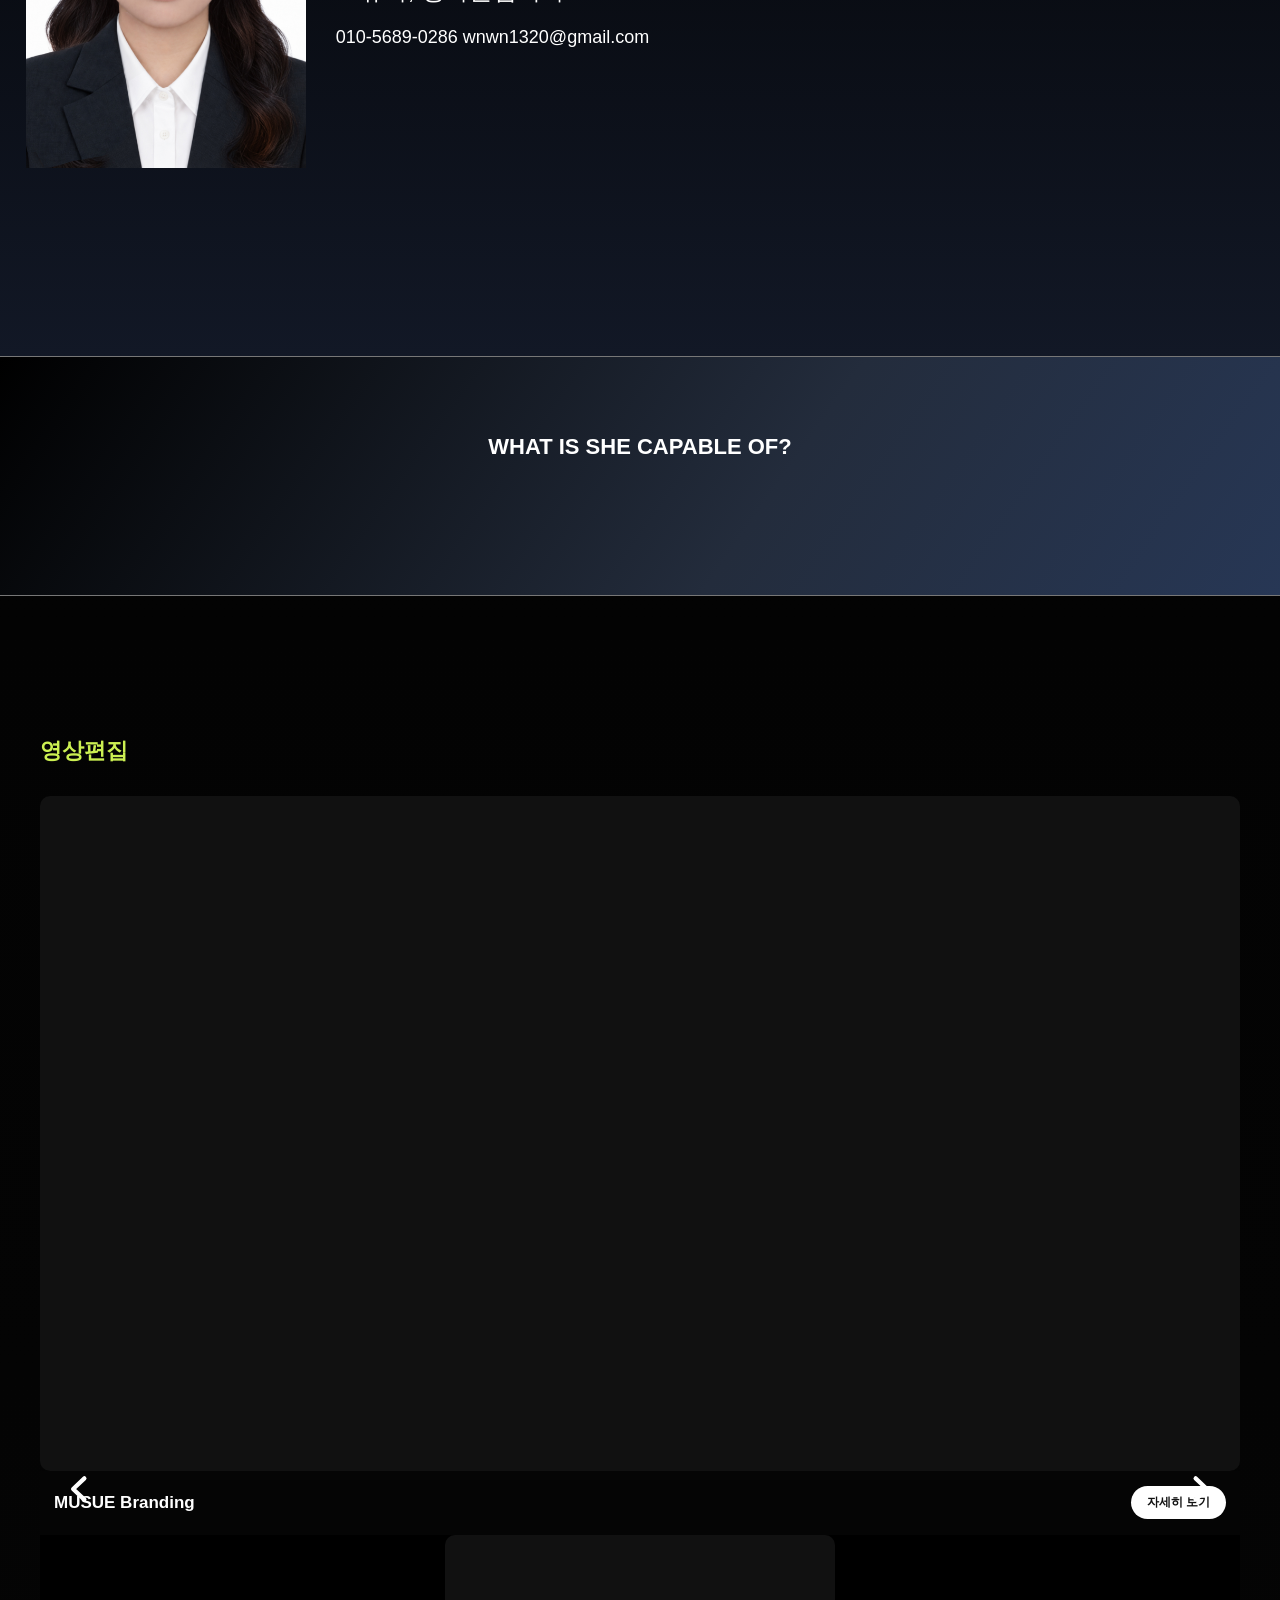
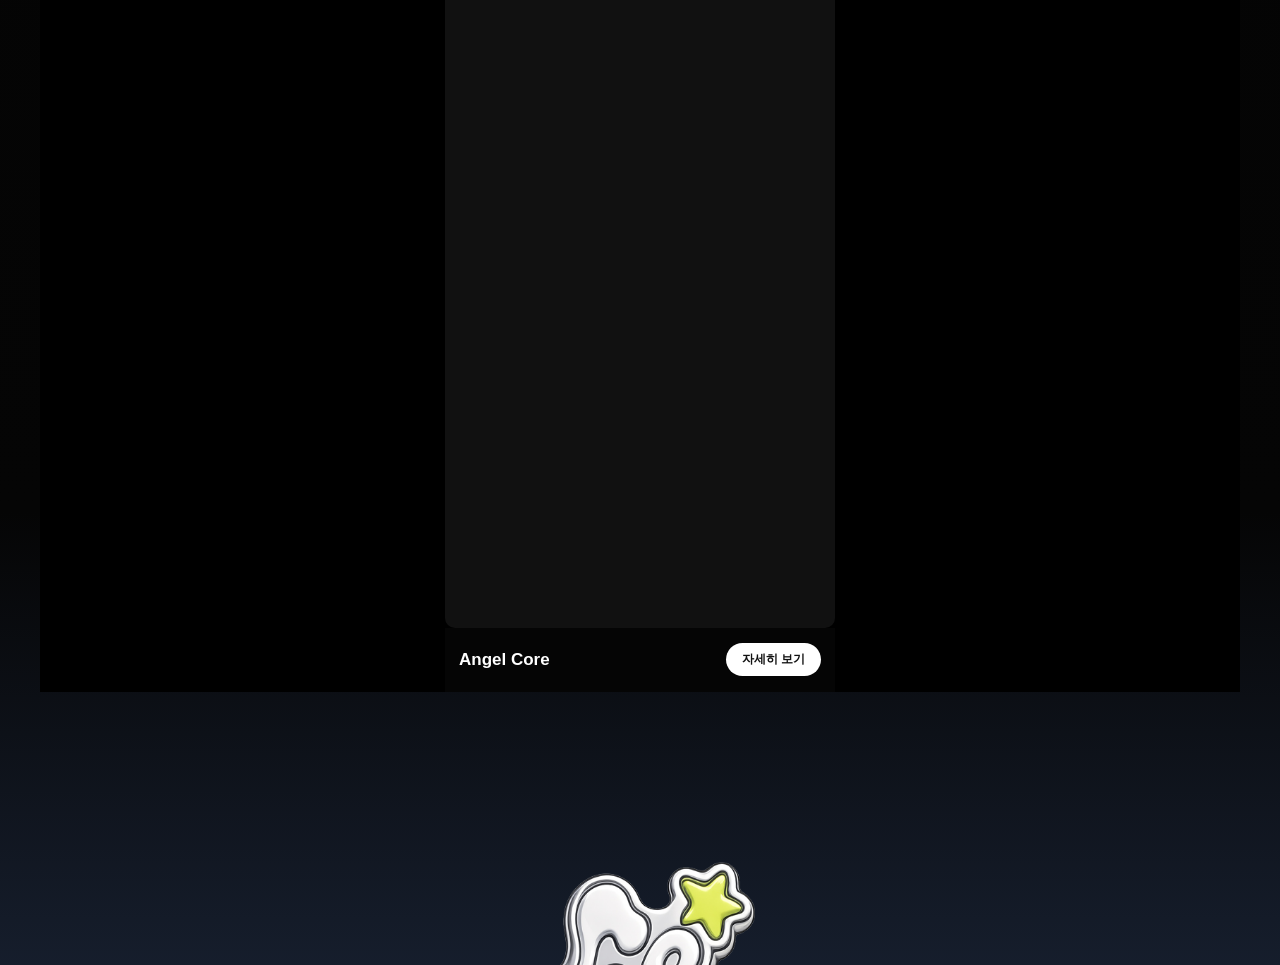
==== commit 0ed22769: "fourth commit" ====
--- a/index.html
+++ b/index.html
@@ -30,7 +30,7 @@
     <script src="https://unpkg.com/aos@2.3.1/dist/aos.js"></script>
     <script src="js/language.js" defer></script>
     <script src="js/keyring.js" defer></script>
-    <script src="js/index.js?v=34" defer></script>
+    <script src="js/index.js?v=35" defer></script>
 </head>
 
 <body>
@@ -300,7 +300,7 @@
                                     <p class="project-planning">프로젝트 목표와 타깃, 콘셉트, 콘텐츠 구성 및 제작 방향을 정리했습니다.</p>
                                     <a class="project-planning-link" href="https://www.figma.com/deck/ugkdVmFSzHIxq0CHmGHEUo/MUSUE-%EA%B8%B0%ED%9A%8D%EC%84%9C?node-id=1-42&amp;t=hNlp51SowZSZVLNz-1">기획서</a>
                                     <ul class="project-tasks"><li>콘셉트 기획 및 비주얼 방향 설정</li><li>디자인 제작 및 디테일 보정</li></ul>
-                                    <p class="project-tools">Premiere Pro · After Effects</p>
+                                    <p class="project-tools">Premiere Pro, After Effects, Google Flow, ChatGPT</p>
                                     <p class="project-contribution">100%</p>
                                     <a class="project-main-video" href="https://www.youtube.com/embed/HniXhLWaNQk?si=klGVutPGAa4k_1b_">Main video</a>
                                     <a class="project-short-video" href="https://www.youtube.com/embed/-wXeps7O-40">Short-form video</a>
@@ -321,7 +321,7 @@
                                 제작 시간은 4시간, 영상 길이는 15초 이내로 제한했으며, 동일한 주인공과 세계관을 유지하는 짧은 비주얼 필름을 목표로 설정했습니다. 이를 통해 이미지 생성부터 영상화와 편집까지 이어지는 제작 과정의 가능성과 효율성을 함께 확인하고자 했습니다.</p>
                                     <img class="project-planning-image" src="images/moodboard_reference-web.webp" alt="Angel Core 무드보드 및 프롬프트 작업 과정">
                                     <ul class="project-tasks"><li>비주얼 콘셉트 및 캐릭터 설정</li><li>AI 이미지 생성과 프롬프트 설계</li><li>인물·의상·배경의 장면 일관성 보정</li><li>영상 생성 및 최종 편집·색보정</li></ul>
-                                    <p class="project-tools">ChatGPT · Google Flow · Premiere Pro</p>
+                                    <p class="project-tools">ChatGPT, Google Flow, Premiere Pro</p>
                                     <p class="project-contribution">100%</p>
                                     <a class="project-main-video" href="https://www.youtube.com/embed/Ye0f9qGRzDM?playsinline=1&amp;origin=http%3A%2F%2F127.0.0.1%3A5500&amp;autoplay=1&amp;mute=1&amp;loop=1&amp;playlist=Ye0f9qGRzDM">Main video</a>
                                 </div>
@@ -381,7 +381,7 @@
                                             <li>상품 상세 및 견적 작성 사용자 흐름 구성</li>
                                             <li>제품군별 목록 화면과 관리자 대시보드 디자인</li>
                                         </ul>
-                                        <p class="project-tools">Figma · Photoshop</p>
+                                        <p class="project-tools">Figma, Photoshop</p>
                                         <p class="project-contribution">100%</p>
                                         <div class="project-gallery project-gallery--pc">
                                             <figure><img src="images/web/onera/desktop-home-web.webp" alt="데스크톱 메인 페이지"><figcaption>데스크톱 메인 페이지</figcaption></figure>
@@ -424,6 +424,8 @@
                                             <figure><img src="images/web/zenir/PC_Product_list_us.jpg" alt="Zenir 상품 목록 페이지"><figcaption>Zenir 상품 목록 페이지</figcaption></figure>
                                             <figure><img src="images/web/zenir/PC_about.jpg" alt="Zenir 브랜드 소개 페이지"><figcaption>Zenir 브랜드 소개 페이지</figcaption></figure>
                                         </div>
+                                    <p class="project-tools">Photoshop, Shopify</p>
+                                    <p class="project-contribution">100%</p>
                                     </div>
                                     <img src="images/web/zenir/PC_main_fullpage_fix.jpg" alt="Zenir 웹디자인 메인 화면" loading="lazy">
                                     <div class="web-desc">
@@ -524,7 +526,7 @@
                                 <h4 class="project-title">DotsMine Studio 명함 디자인</h4>
                                 <p class="project-overview">실제 업체의 의뢰를 받아 제작하고 현재 사용 중인 명함 디자인입니다. 마인크래프트 서버 제작 스튜디오의 성격을 반영해 픽셀 그래픽과 블랙·옐로 컬러를 중심으로 아이덴티티를 구성했습니다.</p>
                                 <ul class="project-tasks"><li>업체 특성과 사용 목적 분석</li><li>명함 앞·뒷면 레이아웃 디자인</li><li>인쇄 적용을 고려한 정보 구조와 목업 제작</li></ul>
-                                <p class="project-tools">Photoshop</p>
+                                <p class="project-tools">Photoshop, Illustrator</p>
                                 <p class="project-contribution">100%</p>
                                 <div class="project-gallery project-gallery--detail">
                                     <figure><img src="images/graphic/dotsmine-business-card.png" alt="DotsMine Studio 명함 디자인"></figure>
@@ -599,14 +601,14 @@
                                 <h4 class="project-title">EVE 캐릭터 모델링</h4>
                                 <p class="project-overview">Blender에서 익힌 모델링, 마테리얼, 리깅을 종합적으로 활용해 보고자 제작한 캐릭터입니다. 캐릭터를 직접 디자인하고, ChatGPT를 활용해 만든 삼면도를 바탕으로 모델링을 진행했습니다.<br><br>리깅 숙련도를 높이기 위해 간단한 애니메이션을 제작했으며, 완성된 모델은 ChatGPT의 도움을 받아 데스크톱 펫으로도 구현했습니다.<br><br>장면을 구성하는 책상과 모니터 화면은 직접 제작했으며, 의자·키보드·마우스는 에셋 라이브러리를 활용했습니다.</p>
                                 <ul class="project-tasks"><li>캐릭터 디자인 및 삼면도 제작</li><li>Blender 모델링·마테리얼·리깅</li><li>캐릭터 애니메이션 및 데스크톱 펫 구현</li><li>책상과 모니터 화면 제작 및 장면 구성</li></ul>
-                                <p class="project-tools">Blender · ChatGPT</p>
+                                <p class="project-tools">Blender, ChatGPT</p>
                                 <p class="project-contribution">100%</p>
                                 <div class="project-videos">
                                     <a href="https://www.youtube.com/embed/U6VTMIFZaho">데스크탑 펫 소개영상</a>
                                     <a href="https://www.youtube.com/embed/td6QW_H_lRU">댄싱 애니메이션</a>
                                 </div>
                             </div>
-                            <img src="images/model.png" alt="EVE 캐릭터 3D 모델" loading="lazy">
+                            <img src="images/eve-model.png" alt="EVE 캐릭터 3D 모델" loading="lazy">
                         </div>
                     </div>
                 </section>
--- a/css/style.css
+++ b/css/style.css
@@ -708,7 +708,7 @@
 
 .introduce .inner {
     display: flex;
-    justify-content: center;
+    justify-content: space-around;
     gap: 50px;
     padding: 120px 0;
     color: #ffffff;
